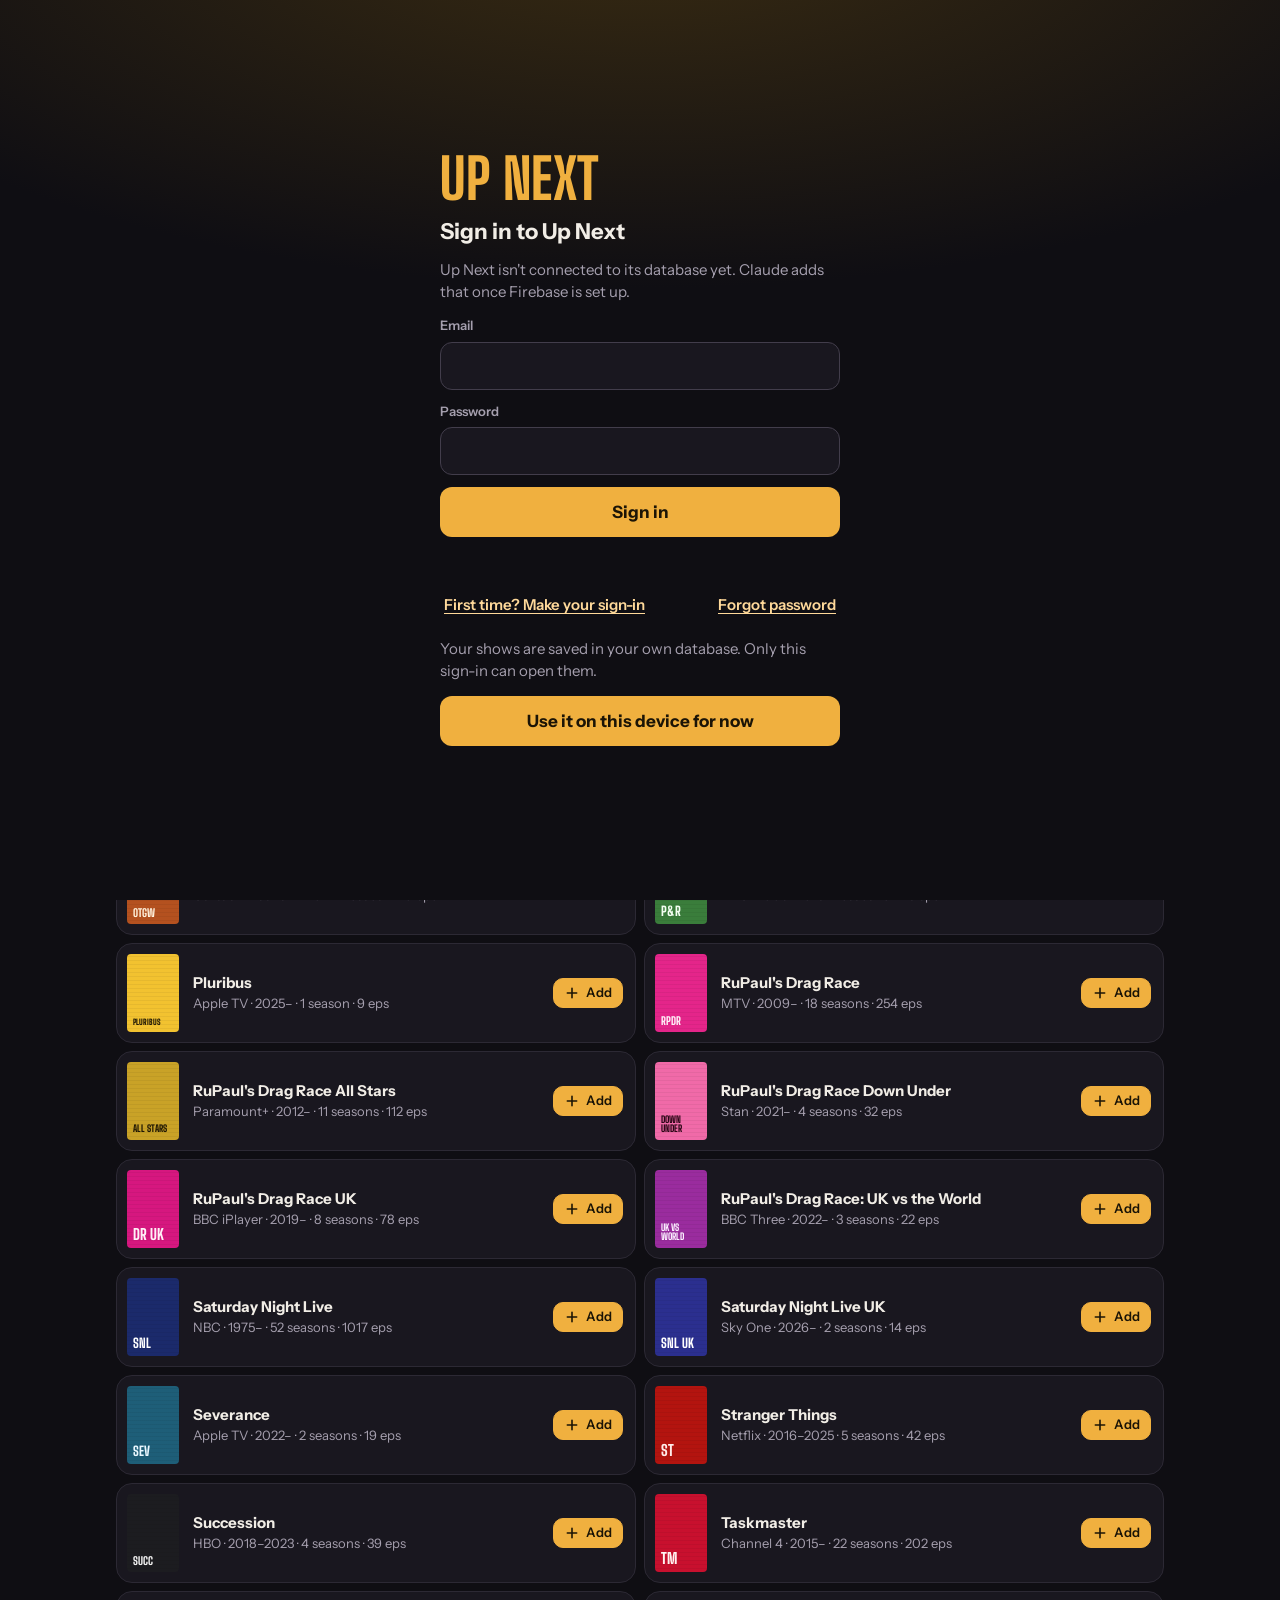
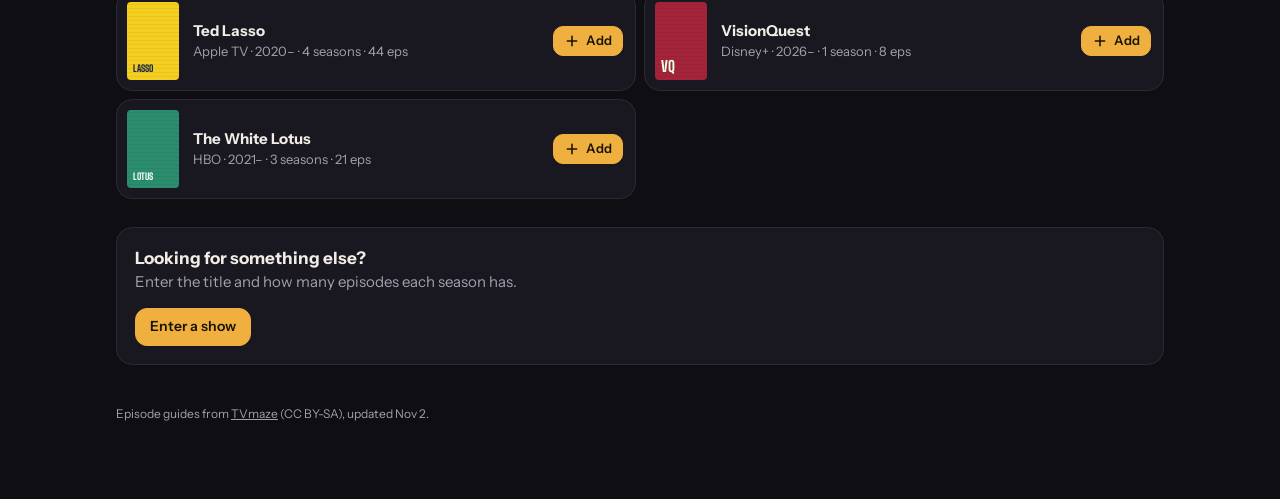
==== index.html @ 6941da1d "Up Next as a standalone web app: Firebase sign-in and database, Claude through a Cloudflare Worker, " ====
<!doctype html><html lang="en" data-app="upnext"><head><meta charset="utf-8">
<meta name="viewport" content="width=device-width,initial-scale=1,viewport-fit=cover">
<title>Up Next</title>
<meta name="description" content="Joey's TV tracker.">
<link rel="manifest" href="manifest.webmanifest">
<link rel="icon" type="image/png" sizes="192x192" href="icons/icon-192.png">
<link rel="apple-touch-icon" sizes="180x180" href="icons/apple-touch-icon.png">
<meta name="theme-color" content="#0f0e13">
<meta name="apple-mobile-web-app-capable" content="yes">
<meta name="mobile-web-app-capable" content="yes">
<meta name="apple-mobile-web-app-status-bar-style" content="black-translucent">
<meta name="apple-mobile-web-app-title" content="Up Next">
<style>:root{box-sizing:border-box;padding-top:env(safe-area-inset-top,0px);padding-bottom:env(safe-area-inset-bottom,0px)}html{scroll-padding-top:env(safe-area-inset-top,0px)}body{margin:0;padding:0;background:#0f0e13}img{max-width:100%}[hidden]:not([hidden=until-found i]){display:none!important}</style>
<script>
/* Up Next asks for its connections through window.__wc.use(name), as it did inside claude.ai. runtime.js (Firebase,
   the Claude Worker) answers once it loads; if it can't load at all, Up Next carries on saved in this browser. */
(function () {
  var done, p = new Promise(function (r) { done = r; });
  window.__hbRuntime = { attach: function (rt) { done(rt); } };
  setTimeout(function () { done({ use: function () { return Promise.resolve(null); } }); }, 15000);
  window.__wc = { use: function (n) { return p.then(function (rt) { return rt.use(n); }); } };
})();
</script>
<script type="module" src="runtime.js"></script>
<script src="gb.js"></script>
</head><body>
<link rel="preconnect" href="https://fonts.googleapis.com">
<link rel="preconnect" href="https://fonts.gstatic.com" crossorigin>
<link rel="stylesheet" href="https://fonts.googleapis.com/css2?family=Big+Shoulders+Display:wght@600;700;800&family=Instrument+Sans:wght@400;500;600;700&display=swap">
<link rel="stylesheet" href="gb.css">
<style>
/* Layout: a listings-guide app in a dark screening room: a lit "tonight" header (the projector beam), a sticky channel bar
   of tabs, then one working view at a time; show and episode detail open in a sheet. Posters are the viewer's own photos
   or flat tiles in each show's signature color. Up Next commits to one dark look in every theme. */
:root[data-app="upnext"], :root[data-app="upnext"][data-theme="light"], :root[data-app="upnext"][data-theme="dark"] {
  --bg: #0f0e13; --surface: #19171f; --sunk: #131118; --ink: #f1ede6; --muted: #a59fae; --line: #2c2934; --line-strong: #423d4b;
  --falu: #f0b03f; --falu-soft: #3a2c12; --honey: #f0b03f; --honey-soft: #3a2c12; --honey-ink: #ffd99a;
  --moss: #82cf93; --moss-soft: #1b3122; --fjord: #9fc0ea; --fjord-soft: #1a2633; --berry: #ff8f82; --berry-soft: #3d1d1a;
  --accent: #f0b03f; --accent-soft: #33280f; --on-accent: #1b1406;
  --beam: #f0b03f;
  --display: "Big Shoulders Display", "Arial Narrow", "Roboto Condensed", Impact, sans-serif;
  --body: "Instrument Sans", ui-sans-serif, system-ui, -apple-system, "Segoe UI", sans-serif;
  --shadow: 0 18px 40px -22px #000;
  color-scheme: dark;
}
@media (prefers-color-scheme: dark) { :root[data-app="upnext"]:not([data-theme="light"]) { color-scheme: dark; } }
:root {
  /* page names mapped onto the tokens above */
  --accent-ink: var(--on-accent);
  --good: var(--moss); --good-soft: var(--moss-soft);
  --star: var(--honey); --danger: var(--berry);
  --scrim: rgba(4, 3, 8, .66);
  --f-display: var(--display); --f-body: var(--body); --f-mono: var(--body);

  /* test-card poster colors: poster art, identical in both themes */
  --tc-0: #E8C22E; --tc-0-fg: #1A1606;
  --tc-1: #29A9BD; --tc-1-fg: #03171B;
  --tc-2: #3A9A57; --tc-2-fg: #F2FFF6;
  --tc-3: #B8408F; --tc-3-fg: #FFF2FA;
  --tc-4: #CF4436; --tc-4-fg: #FFF4F2;
  --tc-5: #3150BF; --tc-5-fg: #F1F4FF;
  --tc-6: #C9CED6; --tc-6-fg: #14181F;
  --photo-fg: #FFFFFF;
}

* { box-sizing: border-box; }
body::before {
  content: ""; position: fixed; inset: 0 0 auto; height: env(safe-area-inset-top, 0px);
  z-index: 10; background: var(--surface);
}
button, input, select, textarea { font: inherit; color: inherit; }
button { cursor: pointer; }
button[disabled] { cursor: default; }
:focus-visible { outline: 3px solid var(--honey); outline-offset: 2px; }
h1, h2, h3 { margin: 0; text-wrap: balance; }
.mono { font-family: var(--f-mono); font-variant-numeric: tabular-nums; }
/* codes, counts and dates: Figtree with even figures (gb.css has no mono face) */
.tab .badge, .poster-net, .next-code, .up-item .e b, .up-item .net, .chip .n, .rw-badge, .section-label .count, .tbar .v, .hist-row .d, .season-count, .ep-code, .ep-date, .ep-hero .code, .next-up .what b { font-variant-numeric: tabular-nums; letter-spacing: .01em; }

/* header */
.bar {
  position: sticky; top: env(safe-area-inset-top, 0px); z-index: 5;
  background: var(--surface); border-bottom: 1px solid var(--line);
}
.bar-in, .main {
  max-width: 1080px; margin: 0 auto;
  padding-left: max(16px, env(safe-area-inset-left, 0px));
  padding-right: max(16px, env(safe-area-inset-right, 0px));
}
.bar-in { display: flex; align-items: center; gap: 12px 24px; flex-wrap: wrap; padding-block: 12px; }
.brand { display: flex; align-items: center; gap: 10px; }
.brand-mark { display: flex; gap: 3px; align-items: center; }
.brand-mark i { display: block; width: 7px; height: 7px; border-radius: 50%; background: var(--honey); box-shadow: 0 0 6px var(--honey); }
.brand-name { font-family: var(--display); font-weight: 400; font-size: 23px; line-height: 1.1; color: var(--falu); }
.tabs { display: flex; gap: 2px; margin-left: auto; overflow-x: auto; scrollbar-width: none; }
.tab {
  border: 0; background: transparent; padding: 8px 13px; border-radius: 999px;
  font-weight: 600; color: var(--muted); white-space: nowrap; position: relative;
}
.tab:hover { color: var(--ink); background: var(--sunk); }
.tab[aria-current="page"] { background: var(--falu); color: var(--on-accent); }
.tab .badge { font-family: var(--f-mono); font-size: 11px; margin-left: 4px; opacity: .75; }
@media (max-width: 640px) {
  .tabs { margin-left: 0; width: 100%; }
  .tab { flex: 1; padding: 8px 4px; font-size: 13px; }
  .tab .badge { display: none; }
}

.main { padding-block: 28px 64px; display: grid; gap: 28px; }
.view-head { display: flex; align-items: end; justify-content: space-between; gap: 12px; flex-wrap: wrap; }
.view-title { font-family: var(--display); font-weight: 400; font-size: clamp(28px, 5vw, 36px); line-height: 1.08; }
.view-sub { color: var(--muted); margin: 6px 0 0; }
.section-label {
  font-size: 12px; font-weight: 700; letter-spacing: .09em; text-transform: uppercase; color: var(--muted);
  display: flex; align-items: center; gap: 10px;
}
.section-label .count { font-family: var(--f-mono); letter-spacing: 0; }
.stack { display: grid; gap: 12px; }

/* posters */
.poster {
  position: relative; display: flex; flex-direction: column; justify-content: flex-end;
  background: var(--pbg); color: var(--pfg); border-radius: var(--r-sm); overflow: hidden;
  aspect-ratio: 2 / 3; max-width: 100%; padding: 10px; isolation: isolate; flex: none; border-radius: 8px;
}
.poster::before {
  content: ""; position: absolute; inset: 0 0 auto; height: 7px; z-index: 1;
  background: linear-gradient(90deg, var(--tc-0) 0 16.6%, var(--tc-1) 0 33.3%, var(--tc-2) 0 50%, var(--tc-3) 0 66.6%, var(--tc-4) 0 83.3%, var(--tc-5) 0);
  opacity: .9;
}
.poster::after {
  content: ""; position: absolute; inset: 0; z-index: -1;
  background: repeating-linear-gradient(0deg, transparent 0 3px, rgba(0,0,0,.05) 3px 4px);
}
.poster img { position: absolute; inset: 0; width: 100%; height: 100%; object-fit: cover; z-index: -2; }
.poster.has-photo { color: var(--photo-fg); background: #222; }
.poster.has-photo::before, .poster.branded::before { display: none; }
.poster.has-photo::after { background: linear-gradient(180deg, transparent 45%, rgba(0,0,0,.72)); }
.poster-net { font-family: var(--f-mono); font-size: 10px; text-transform: uppercase; letter-spacing: .04em; opacity: .85; margin-bottom: 4px; }
.poster-title { font-family: var(--display); font-weight: 400; line-height: 1.04; font-size: 18px; overflow-wrap: break-word; }
.poster-mono { font-family: var(--display); font-weight: 400; text-transform: uppercase; line-height: 1; }
.poster-xs { width: 52px; padding: 6px; border-radius: 4px; }
.poster-xs .poster-net, .poster-xs .poster-title { display: none; }
.poster-xs::before { height: 4px; }
.poster-xs.has-photo .poster-mono { display: none; }
.poster-lg { width: 120px; }
.poster-lg .poster-title { font-size: 17px; }
.poster-md .poster-mono, .poster-lg .poster-mono { display: none; }
.up-item .poster-xs, .hist-row .poster-xs { width: 40px; padding: 5px; }

/* up next cards */
.next-grid { display: grid; grid-template-columns: repeat(auto-fill, minmax(min(100%, 340px), 1fr)); gap: 12px; }
.next-card {
  display: grid; grid-template-columns: minmax(0, 1fr) auto; gap: 14px; align-items: center;
  background: var(--surface); border: 1px solid var(--line); border-radius: var(--r-md); padding: 12px;
}
.next-open {
  all: unset; cursor: pointer; display: grid; grid-template-columns: 52px minmax(0, 1fr); gap: 14px;
  align-items: center; min-width: 0; text-align: left;
}
.next-open:focus-visible { outline: 2px solid var(--accent); outline-offset: 4px; border-radius: 6px; }
.next-body { min-width: 0; display: grid; gap: 1px; }
.next-title { font-weight: 700; white-space: nowrap; overflow: hidden; text-overflow: ellipsis; }
.next-code { font-family: var(--f-mono); font-size: 13px; font-weight: 600; color: var(--accent); white-space: nowrap; overflow: hidden; text-overflow: ellipsis; }
.next-code span { font-family: var(--f-body); font-weight: 500; color: var(--ink); }
.next-meta { font-size: 13px; color: var(--muted); }
.meter { height: 4px; border-radius: 99px; background: var(--sunk); overflow: hidden; margin-top: 6px; }
.meter i { display: block; height: 100%; background: var(--accent); border-radius: inherit; }
.meter.done i { background: var(--good); }
.check-btn {
  width: 44px; height: 44px; border-radius: 50%; border: 2px solid var(--line); background: var(--surface);
  display: grid; place-items: center; color: var(--muted); transition: border-color .15s, color .15s, background .15s; flex: none;
}
.check-btn:hover:not([disabled]) { border-color: var(--good); color: var(--good); background: var(--good-soft); }
.check-btn[aria-pressed="true"] { background: var(--good); border-color: var(--good); color: var(--bg); }
.check-btn.rw[aria-pressed="true"] { background: var(--accent); border-color: var(--accent); color: var(--accent-ink); }
.check-btn.rw:hover:not([disabled]) { border-color: var(--accent); color: var(--accent); background: var(--accent-soft); }
.check-btn[disabled] { opacity: .45; }
.check-btn svg { width: 20px; height: 20px; }
.check-btn.sm { width: 32px; height: 32px; border-width: 1.5px; }
.check-btn.sm svg { width: 16px; height: 16px; }

.quiet-list { display: grid; grid-template-columns: repeat(auto-fill, minmax(min(100%, 260px), 1fr)); gap: 8px; }
.quiet-item {
  display: flex; align-items: center; gap: 12px; text-align: left; width: 100%;
  background: transparent; border: 1px solid var(--line); border-radius: var(--r-md); padding: 8px 12px 8px 8px;
}
.quiet-item:hover { background: var(--surface); }
.quiet-item .t { font-weight: 600; min-width: 0; overflow: hidden; text-overflow: ellipsis; white-space: nowrap; }
.quiet-item .s { font-size: 13px; color: var(--muted); }
.quiet-item > div { min-width: 0; display: grid; }

/* upcoming */
.day { display: grid; grid-template-columns: minmax(128px, max-content) minmax(0, 1fr); gap: 16px; padding-block: 16px; border-top: 1px solid var(--line); }
.day:first-child { border-top: 0; padding-top: 0; }
.day-label { display: grid; align-content: start; }
.day-label b { font-family: var(--display); font-weight: 400; font-size: 24px; line-height: 1.1; }
.day-label span { font-size: 13px; color: var(--muted); display: block; white-space: nowrap; }
.day.is-today .day-label b { color: var(--accent); }
.day-items { display: grid; gap: 8px; min-width: 0; }
.up-item {
  display: grid; grid-template-columns: 40px minmax(0, 1fr) auto; gap: 12px; align-items: center; text-align: left;
  background: var(--surface); border: 1px solid var(--line); border-radius: var(--r-md); padding: 8px 12px 8px 8px; width: 100%;
}
.up-item:hover { border-color: var(--muted); }
.up-item > div { min-width: 0; display: grid; }
.up-item .t { font-weight: 700; white-space: nowrap; overflow: hidden; text-overflow: ellipsis; }
.up-item .e { font-size: 13px; color: var(--muted); white-space: nowrap; overflow: hidden; text-overflow: ellipsis; }
.up-item .e b { font-family: var(--f-mono); font-weight: 600; color: var(--accent); margin-right: 6px; }
.up-item .net { font-family: var(--f-mono); font-size: 11px; color: var(--muted); text-transform: uppercase; }
@media (max-width: 480px) { .day { grid-template-columns: 1fr; gap: 8px; } .day-label { display: flex; gap: 10px; align-items: baseline; } .day-label b { font-size: 21px; } }

/* empty states */
.empty {
  border: 1.5px dashed var(--line); border-radius: var(--r-md); padding: 28px 20px;
  display: grid; gap: 10px; justify-items: start; background: var(--surface);
}
.empty h3 { font-size: 18px; }
.empty p { margin: 0; color: var(--muted); max-width: 56ch; }

/* buttons */
.btn {
  display: inline-flex; align-items: center; justify-content: center; gap: 6px; border-radius: var(--r-sm); padding: 8px 14px; min-height: 38px;
  font-weight: 600; font-size: 14px; line-height: 1.2; border: 1px solid var(--line); background: var(--surface); white-space: nowrap; max-width: 100%;
}
.btn:hover:not([disabled]) { border-color: var(--line-strong); }
.btn-primary { background: var(--accent); color: var(--accent-ink); border-color: var(--accent); }
.btn-primary:hover:not([disabled]) { filter: brightness(1.08); border-color: var(--accent); }
.btn-good { background: var(--good); color: var(--bg); border-color: var(--good); }
.btn-good:hover:not([disabled]) { filter: brightness(1.06); border-color: var(--good); }
.btn-ghost { background: transparent; border-color: transparent; color: var(--fjord); }
.btn-ghost:hover:not([disabled]) { color: var(--ink); background: var(--sunk); border-color: transparent; }
.btn-danger { color: var(--danger); }
.btn-sm { padding: 5px 10px; font-size: 13px; min-height: 30px; border-radius: 10px; }
.btn[disabled] { opacity: .55; }
.btn svg { width: 16px; height: 16px; flex: none; }
.btn .ell { overflow: hidden; text-overflow: ellipsis; }

/* filter chips */
.chips { display: flex; flex-wrap: wrap; gap: 6px; }
.chip {
  border: 1px solid var(--line); background: var(--surface); border-radius: 999px; padding: 5px 11px;
  font-size: 13px; font-weight: 600; color: var(--muted);
}
.chip .n { font-family: var(--f-mono); font-size: 12px; margin-left: 4px; opacity: .8; }
.chip[aria-pressed="true"] { background: var(--accent-soft); color: var(--ink); border-color: var(--accent); }

/* poster grid */
.poster-grid { display: grid; grid-template-columns: repeat(auto-fill, minmax(140px, 1fr)); gap: 20px 14px; }
@media (max-width: 420px) { .poster-grid { grid-template-columns: repeat(2, minmax(0, 1fr)); } }
.tile { all: unset; cursor: pointer; display: grid; gap: 8px; min-width: 0; align-content: start; }
.tile:focus-visible { outline: 2px solid var(--accent); outline-offset: 4px; border-radius: var(--r-sm); }
.tile:hover .poster { transform: translateY(-2px); }
.tile .poster { transition: transform .18s ease; }
.tile-cap { display: grid; gap: 2px; min-width: 0; }
.tile-title { font-weight: 600; font-size: 14px; white-space: nowrap; overflow: hidden; text-overflow: ellipsis; }
.tile-sub { font-size: 12px; color: var(--muted); }
.tile-fav { position: absolute; top: 12px; right: 8px; font-size: 14px; color: var(--star); text-shadow: 0 1px 2px rgba(0,0,0,.4); }

.pill {
  display: inline-flex; align-items: center; gap: 5px; font-size: 11px; font-weight: 700;
  letter-spacing: .06em; text-transform: uppercase; padding: 2px 8px; border-radius: 99px;
  background: var(--sunk); color: var(--muted); width: fit-content;
}
.pill.watching, .pill.rewatching { background: var(--accent-soft); color: var(--accent); }
.pill.finished, .pill.caughtup { background: var(--good-soft); color: var(--good); }
.tag { font-family: var(--f-body); font-size: 10px; font-weight: 700; letter-spacing: .06em; text-transform: uppercase; border-radius: 99px; padding: 1px 7px; margin-right: 6px; vertical-align: 1px; background: var(--sunk); color: var(--muted); white-space: nowrap; }
.tag.rw { background: var(--accent-soft); color: var(--accent); }
.rw-badge { font-family: var(--f-mono); font-size: 11px; font-weight: 600; color: var(--accent); margin-left: 4px; white-space: nowrap; }

/* discover */
.search {
  display: flex; align-items: center; gap: 10px; background: var(--surface); border: 1px solid var(--line);
  border-radius: 999px; padding: 4px 6px 4px 16px; max-width: 560px;
}
.search:focus-within { border-color: var(--accent); }
.search svg { width: 18px; height: 18px; color: var(--muted); flex: none; }
.search input { flex: 1; min-width: 0; border: 0; background: transparent; padding: 8px 0; outline: none; font-size: 16px; }
.result-list { display: grid; grid-template-columns: repeat(auto-fill, minmax(min(100%, 420px), 1fr)); gap: 8px; }
.result {
  display: grid; grid-template-columns: 52px minmax(0, 1fr) auto; gap: 14px; align-items: center;
  background: var(--surface); border: 1px solid var(--line); border-radius: var(--r-md); padding: 10px 12px 10px 10px;
}
.result .t { font-weight: 700; white-space: nowrap; overflow: hidden; text-overflow: ellipsis; }
.result .m { font-size: 13px; color: var(--muted); }
.result > div { min-width: 0; }
.panel { background: var(--surface); border: 1px solid var(--line); border-radius: var(--r-md); padding: 18px; display: grid; gap: 14px; }
.panel h3 { font-size: 17px; }
.panel p { margin: 0; color: var(--muted); }
.note { font-size: 13px; color: var(--muted); margin: 0; }
.note a { color: inherit; }
.spinner { width: 16px; height: 16px; border-radius: 50%; border: 2px solid var(--line); border-top-color: var(--accent); animation: spin .8s linear infinite; flex: none; }
@keyframes spin { to { transform: rotate(360deg); } }

/* forms */
.form-grid { display: grid; grid-template-columns: repeat(auto-fill, minmax(min(100%, 200px), 1fr)); gap: 12px; }
.field { display: grid; gap: 4px; min-width: 0; }
.field.wide { grid-column: 1 / -1; }
.field label, .label { font-size: 12px; font-weight: 700; letter-spacing: .06em; text-transform: uppercase; color: var(--muted); }
.field input, .field select, textarea, select.inline {
  width: 100%; border: 1px solid var(--line); border-radius: var(--r-sm); background: var(--bg); padding: 9px 11px;
}
select.inline { width: auto; padding: 6px 10px; font-size: 14px; }
.field input:focus, .field select:focus, textarea:focus, select.inline:focus { border-color: var(--accent); outline: none; }
.field .hint { font-size: 12px; color: var(--muted); }
textarea { resize: vertical; min-height: 84px; line-height: 1.5; }
.row { display: flex; gap: 8px; flex-wrap: wrap; align-items: center; }

/* stats */
.stat-grid { display: grid; grid-template-columns: repeat(auto-fit, minmax(min(100%, 200px), 1fr)); gap: 12px; }
.stat { background: var(--surface); border: 1px solid var(--line); border-radius: var(--r-md); padding: 16px 18px; display: grid; gap: 2px; }
.stat-num { font-family: var(--display); font-weight: 400; font-size: 38px; line-height: 1; font-variant-numeric: tabular-nums; }
.stat-num small { font-size: 22px; font-weight: 700; margin: 0 6px 0 2px; color: var(--muted); }
.stat-label { font-size: 13px; color: var(--muted); font-weight: 600; }
.time-bars { display: grid; gap: 10px; }
.tbar { display: grid; grid-template-columns: minmax(0, 180px) minmax(0, 1fr) 72px; gap: 12px; align-items: center; }
.tbar .n { font-weight: 600; font-size: 14px; white-space: nowrap; overflow: hidden; text-overflow: ellipsis; }
.tbar .track { height: 12px; background: var(--sunk); border-radius: 3px; overflow: hidden; }
.tbar .track i { display: block; height: 100%; background: var(--pbg); border-radius: 3px; }
.tbar .v { font-family: var(--f-mono); font-size: 12px; color: var(--muted); text-align: right; }
@media (max-width: 480px) { .tbar { grid-template-columns: minmax(0, 110px) minmax(0, 1fr) 60px; } }
.history { display: grid; gap: 0; }
.hist-row { display: grid; grid-template-columns: 40px minmax(0, 1fr) auto; gap: 12px; align-items: center; padding: 8px 0; border-top: 1px solid var(--line); text-align: left; background: none; border-left: 0; border-right: 0; border-bottom: 0; width: 100%; }
.hist-row:first-child { border-top: 0; }
.hist-row > div { min-width: 0; display: grid; }
.hist-row .t { font-weight: 600; font-size: 14px; white-space: nowrap; overflow: hidden; text-overflow: ellipsis; }
.hist-row .e { font-size: 13px; color: var(--muted); white-space: nowrap; overflow: hidden; text-overflow: ellipsis; }
.hist-row .d { font-family: var(--f-mono); font-size: 12px; color: var(--muted); }
.storage-line { font-size: 13px; color: var(--muted); display: flex; align-items: center; gap: 8px; }
.dot { width: 8px; height: 8px; border-radius: 50%; background: var(--muted); flex: none; }
.dot.on { background: var(--good); }

/* sheet */
.sheet-wrap { position: fixed; inset: 0; z-index: 20; background: var(--scrim); display: flex; justify-content: center; align-items: flex-end; }
@media (min-width: 720px) { .sheet-wrap { align-items: center; padding: 24px; } }
.sheet {
  background: var(--surface); width: 100%; max-width: 760px; max-height: calc(100% - 24px - env(safe-area-inset-top, 0px));
  border-radius: 22px 22px 0 0; display: flex; flex-direction: column; overflow: hidden; box-shadow: var(--shadow);
}
@media (min-width: 720px) { .sheet { border-radius: 22px; max-height: 100%; } }
.sheet-scroll { overflow-y: auto; overscroll-behavior: contain; padding: 20px max(18px, env(safe-area-inset-left, 0px)) calc(24px + env(safe-area-inset-bottom, 0px)) max(18px, env(safe-area-inset-right, 0px)); display: grid; gap: 22px; }
.sheet-head { display: flex; gap: 18px; align-items: flex-start; }
.sheet-head > .head-text { min-width: 0; display: grid; gap: 8px; flex: 1; padding-right: 40px; }
.sheet-title { font-family: var(--display); font-weight: 400; font-size: clamp(26px, 5vw, 34px); line-height: 1.08; overflow-wrap: anywhere; }
.sheet-meta { color: var(--muted); font-size: 14px; }
.close-btn { position: absolute; top: 0; right: 0; width: 36px; height: 36px; border-radius: 50%; border: 0; background: var(--sunk); display: grid; place-items: center; z-index: 2; }
.close-btn svg { width: 18px; height: 18px; }
.sheet-top { position: relative; }
.progress-line { display: flex; justify-content: space-between; gap: 12px; font-size: 13px; color: var(--muted); flex-wrap: wrap; }
.progress-line b { color: var(--ink); font-weight: 700; }
@media (max-width: 480px) { .poster-lg { width: 88px; } .poster-lg .poster-title { font-size: 13.5px; } }

.season { border: 1px solid var(--line); border-radius: var(--r-md); background: var(--surface); overflow: hidden; }
.season.skipped { background: transparent; border-style: dashed; }
.season.skipped .season-name { color: var(--muted); }
.season-head { display: flex; align-items: center; gap: 12px; padding: 12px 14px; flex-wrap: wrap; }
.season-toggle { all: unset; cursor: pointer; display: flex; align-items: center; gap: 12px; flex: 1; min-width: 200px; }
.season-toggle:focus-visible { outline: 2px solid var(--accent); outline-offset: 4px; border-radius: 4px; }
.season-name { font-family: var(--display); font-weight: 400; font-size: 19px; line-height: 1.15; white-space: nowrap; }
.season-count { font-family: var(--f-mono); font-size: 12px; color: var(--muted); white-space: nowrap; }
.chev { width: 16px; height: 16px; color: var(--muted); transition: transform .15s; flex: none; }
.season[data-open="true"] .chev { transform: rotate(90deg); }
.season-bar { flex: 1; min-width: 40px; max-width: 120px; height: 4px; background: var(--sunk); border-radius: 99px; overflow: hidden; }
.season-bar i { display: block; height: 100%; background: var(--good); }
.season-actions { display: flex; gap: 6px; flex-wrap: wrap; padding: 0 14px 12px; }
.ep-list { border-top: 1px solid var(--line); }
.ep-row { display: grid; grid-template-columns: auto minmax(0, 1fr); align-items: center; gap: 12px; padding: 6px 14px; border-top: 1px solid var(--line); }
.ep-row:first-child { border-top: 0; }
.ep-row.is-next { background: var(--accent-soft); }
.ep-open { all: unset; cursor: pointer; display: grid; grid-template-columns: 58px minmax(0, 1fr) auto; gap: 10px; align-items: center; min-width: 0; padding-block: 4px; }
.ep-open:focus-visible { outline: 2px solid var(--accent); outline-offset: 2px; border-radius: 4px; }
.ep-code { font-family: var(--f-mono); font-size: 12px; font-weight: 600; color: var(--muted); }
.ep-title { white-space: nowrap; overflow: hidden; text-overflow: ellipsis; font-weight: 500; }
.ep-row.unaired .ep-title, .ep-row.skipped .ep-title { color: var(--muted); }
.ep-date { font-family: var(--f-mono); font-size: 11px; color: var(--muted); white-space: nowrap; }
.ep-row.unaired .ep-date { color: var(--accent); font-weight: 600; }
.ep-stars { color: var(--star); font-size: 11px; letter-spacing: 1px; }
@media (max-width: 480px) { .ep-open { grid-template-columns: 50px minmax(0, 1fr); } .ep-date { display: none; } }

/* episode view */
.ep-view { display: grid; gap: 20px; }
.back-btn { all: unset; cursor: pointer; display: inline-flex; align-items: center; gap: 6px; font-weight: 600; color: var(--muted); font-size: 14px; width: fit-content; }
.back-btn:hover { color: var(--ink); }
.back-btn svg { width: 16px; height: 16px; }
.ep-hero { display: grid; gap: 6px; padding-right: 40px; }
.ep-hero .code { font-family: var(--f-mono); font-weight: 600; color: var(--accent); font-size: 14px; }
.ep-hero h2 { font-family: var(--display); font-weight: 400; font-size: clamp(26px, 5vw, 36px); line-height: 1.08; overflow-wrap: anywhere; }
.ep-hero .meta { color: var(--muted); font-size: 14px; }
.watch-box { display: flex; align-items: center; gap: 14px; flex-wrap: wrap; padding: 14px; border-radius: var(--r-md); background: var(--surface); border: 1px solid var(--line); }
.watch-box .info { flex: 1; min-width: 180px; display: grid; }
.watch-box .info b { font-size: 15px; }
.watch-box .info span { font-size: 13px; color: var(--muted); }
.watch-box input[type="date"] { border: 1px solid var(--line); border-radius: var(--r-sm); background: var(--bg); padding: 6px 8px; font-size: 13px; }
.watch-line { display: flex; align-items: center; gap: 10px; flex-wrap: wrap; width: 100%; padding-top: 12px; border-top: 1px solid var(--line); font-size: 13px; color: var(--muted); }
.watch-line b { color: var(--ink); font-weight: 600; }
.next-up { display: flex; align-items: center; gap: 12px; flex-wrap: wrap; padding: 12px 14px; border-radius: var(--r-md); background: var(--accent-soft); color: var(--accent); border: 0; width: 100%; text-align: left; cursor: pointer; }
.next-up:hover { filter: brightness(.97); }
.next-up svg { width: 18px; height: 18px; flex: none; }
.next-up .lbl { font-size: 11px; font-weight: 700; letter-spacing: .08em; text-transform: uppercase; }
.next-up .what { flex: 1; min-width: 160px; display: grid; }
.next-up .what b { font-family: var(--f-mono); font-size: 13px; }
.next-up .what span { color: var(--ink); font-weight: 600; white-space: nowrap; overflow: hidden; text-overflow: ellipsis; }
.stars { display: flex; gap: 2px; }
.star { border: 0; background: none; padding: 4px; font-size: 26px; line-height: 1; color: var(--line); }
.star[aria-pressed="true"] { color: var(--star); }
.star:hover { color: var(--star); }
.summary { margin: 0; line-height: 1.6; max-width: 62ch; }
.from { font-size: 12px; color: var(--muted); }
.from a { color: inherit; }
.ep-nav { display: flex; justify-content: space-between; gap: 8px; flex-wrap: wrap; }

.fill-bar {
  position: sticky; bottom: 0; display: flex; gap: 10px; align-items: center; flex-wrap: wrap;
  background: var(--ink); color: var(--bg); padding: 12px 14px; border-radius: var(--r-md); box-shadow: var(--shadow);
}
.fill-bar span { flex: 1; min-width: 180px; font-weight: 600; font-size: 14px; }
.fill-bar .btn { border-color: transparent; }
.fill-bar .btn-ghost { color: var(--bg); opacity: .8; }
.fill-bar .btn-ghost:hover:not([disabled]) { background: transparent; opacity: 1; color: var(--bg); }

.rewatch-bar { display: flex; align-items: center; gap: 12px; flex-wrap: wrap; padding: 12px 14px; border-radius: var(--r-md); background: var(--accent-soft); color: var(--accent); }
.rewatch-bar span { flex: 1; min-width: 180px; font-weight: 600; font-size: 14px; }
.confirm { display: flex; gap: 10px; align-items: center; flex-wrap: wrap; padding: 12px 14px; border-radius: var(--r-md); background: var(--surface); border: 1px solid var(--line); }
.confirm span { flex: 1; min-width: 180px; font-size: 14px; }
.confirm label { font-size: 14px; display: flex; align-items: center; gap: 8px; }

/* toast */
.toast {
  position: fixed; left: 50%; transform: translateX(-50%); z-index: 30;
  bottom: calc(18px + env(safe-area-inset-bottom, 0px));
  background: var(--ink); color: var(--bg); border-radius: 12px; padding: 9px 10px 9px 16px;
  display: flex; align-items: center; gap: 12px; box-shadow: var(--shadow); font-weight: 600; font-size: 14px;
  max-width: calc(100% - 32px);
}
.toast button { border: 0; background: var(--bg); color: var(--ink); border-radius: 8px; padding: 5px 10px; font-weight: 700; }
.toast.solo { padding-right: 16px; }

.credit { font-size: 12px; color: var(--muted); }
.credit a { color: inherit; }

@media (prefers-reduced-motion: reduce) {
  *, *::before, *::after { transition: none !important; animation: none !important; }
}

/* TV mode: on a Fire TV the remote drives the page. Arrows move a bright focus ring, Select presses, Back closes. */
/* sign-in screen (standalone Up Next) */
html.hb-gated body { overflow: hidden; }
#hb-gate { position: fixed; inset: 0; z-index: 100; background: radial-gradient(120% 70% at 50% -10%, #3a2c12 0%, #0f0e13 60%); color: var(--ink); display: grid; place-items: center; padding: max(24px, env(safe-area-inset-top, 0px)) 20px max(24px, env(safe-area-inset-bottom, 0px)); overflow: auto; }
#hb-gate .card { width: min(400px, 100%); display: flex; flex-direction: column; gap: 14px; }
#hb-gate .logo { font: 800 56px/0.9 var(--display); text-transform: uppercase; letter-spacing: .01em; color: var(--honey); margin: 0; }
#hb-gate h1 { font: 700 22px/1.2 var(--body); margin: 0; }
#hb-gate p { margin: 0; color: var(--muted); font-size: 15px; line-height: 1.45; }
#hb-gate label { display: flex; flex-direction: column; gap: 6px; font-size: 13px; font-weight: 600; color: var(--muted); }
#hb-gate input { min-height: 48px; border-radius: 12px; border: 1px solid var(--line-strong); background: var(--surface); color: var(--ink); font: 500 17px var(--body); padding: 0 14px; }
#hb-gate input:focus-visible { outline: 2px solid var(--honey); outline-offset: 1px; }
#hb-gate .go { min-height: 50px; border: 0; border-radius: 12px; background: var(--honey); color: var(--on-accent); font: 700 17px var(--body); cursor: pointer; }
#hb-gate .go[disabled] { opacity: .6; }
#hb-gate .link { min-height: 44px; border: 0; background: none; color: var(--honey-ink); font: 600 15px var(--body); text-decoration: underline; text-underline-offset: 3px; cursor: pointer; padding: 0 4px; }
#hb-gate .links { display: flex; flex-wrap: wrap; justify-content: space-between; gap: 4px; }
#hb-gate #hb-msg { min-height: 1.4em; color: var(--honey-ink); }
#hb-gate [data-state="form"] .local-only, #hb-gate [data-state="local"] .form-only { display: none; }
.acct { display: flex; flex-direction: column; gap: 10px; }
.acct code { font-size: 12.5px; word-break: break-all; color: var(--muted); }
html.tv { --tv-focus: #FFD23F; }
html.tv body { font-size: 16px; }
html.tv .bar-in, html.tv .main { padding-left: max(40px, env(safe-area-inset-left, 0px)); padding-right: max(40px, env(safe-area-inset-right, 0px)); }
html.tv .main { padding-block: 22px 56px; }
html.tv .main :is(button, input, select, textarea) { scroll-margin-top: 84px; scroll-margin-bottom: 28px; }
html.tv .sheet :is(button, input, select, textarea) { scroll-margin-top: 16px; scroll-margin-bottom: 24px; }
html.tv :focus { outline: 3px solid var(--tv-focus) !important; outline-offset: 3px !important; }
html.tv .tabs { overflow: visible; }
html.tv .tab:focus { outline-offset: 1px !important; }
html.tv .tile:focus { outline-offset: 6px !important; border-radius: var(--r-sm); }
html.tv .tile:focus .poster { transform: scale(1.05); }
html.tv .next-card:focus-within, html.tv .result:focus-within, html.tv .season:focus-within { border-color: var(--tv-focus); }
html.tv .check-btn:focus { border-color: var(--tv-focus); }
html.tv .sheet-wrap { top: 0; right: 0; bottom: 0; left: 0; padding: 20px; }
html.tv .sheet { max-width: 820px; }
html.tv .toast { font-size: 16px; }
/* photos and backups need files, which a TV doesn't have */
html.tv :is([data-action="photo"], [data-action="photo-remove"], [data-action="backup"], [data-action="restore"]) { display: none !important; }
/* the screen: tonight's lineup under a projector beam (no building, no town). Big Shoulders only for the title, the
   view titles, stat numbers and poster type; everything else is the body face. */
.view-title, .sheet-title, .ep-hero h2, .stat-num, .poster-title, .poster-mono { font-weight: 800; letter-spacing: .005em; }
.view-title { text-transform: uppercase; }
.day-label b, .season-name { font-family: var(--body); font-weight: 700; }
.day-label b { font-size: 19px; }
.season-name { font-size: 16px; }
.brand-name { font-weight: 800; text-transform: uppercase; letter-spacing: .04em; color: var(--ink); }
.brand-mark i { background: var(--beam); box-shadow: 0 0 8px var(--beam); }
html.in-world .brand { display: none; }
html.in-world .tabs { margin-left: 0; }
.tab[aria-current="page"] { background: var(--accent); color: var(--on-accent); }
.un-hero {
  position: relative; overflow: hidden; isolation: isolate; border-radius: var(--r-lg); margin: 0 0 4px;
  display: grid; grid-template-columns: minmax(0, 1fr) minmax(0, 360px); gap: 18px 28px; align-items: end;
  padding: 26px 24px 22px; background: #08070b; border: 1px solid var(--line);
}
.un-beam { position: absolute; inset: 0; z-index: -1; pointer-events: none;
  background:
    radial-gradient(120% 90% at 0% 0%, color-mix(in srgb, var(--beam) 34%, transparent) 0%, transparent 55%),
    linear-gradient(115deg, color-mix(in srgb, var(--beam) 12%, transparent) 0 22%, transparent 48%),
    repeating-linear-gradient(0deg, transparent 0 3px, rgba(255,255,255,.018) 3px 4px); }
.un-hero-txt { min-width: 0; display: grid; gap: 4px; }
.un-eyebrow { margin: 0; font: 700 12px/1.3 var(--body); letter-spacing: .14em; text-transform: uppercase; color: var(--beam); }
.un-title { margin: 2px 0 0; font: 800 clamp(34px, 7.5vw, 54px)/.95 var(--display); text-transform: uppercase; letter-spacing: .005em; color: #fbf6ec; overflow-wrap: anywhere; }
.un-sub { margin: 6px 0 0; color: #d9d3dd; font-weight: 500; }
.un-note { margin: 2px 0 0; font-size: 13px; color: var(--muted); }
.un-note b { color: var(--ink); font-weight: 600; }
.un-lineup { list-style: none; margin: 0; padding: 0; display: grid; gap: 0; border-top: 1px solid #ffffff1f; min-width: 0; }
.un-lineup li { display: grid; grid-template-columns: 74px minmax(0, 1fr) auto; gap: 10px; align-items: baseline; padding: 8px 0; border-bottom: 1px solid #ffffff14; }
.un-lineup .when { font: 700 11px/1.2 var(--body); letter-spacing: .1em; text-transform: uppercase; color: var(--muted); }
.un-lineup li.is-tonight .when { color: var(--beam); }
.un-lineup b { font-weight: 600; white-space: nowrap; overflow: hidden; text-overflow: ellipsis; }
.un-lineup .code { font-size: 12px; font-weight: 600; color: var(--muted); font-variant-numeric: tabular-nums; white-space: nowrap; }
.un-lineup .empty-line { display: block; padding: 10px 0; color: var(--muted); font-size: 13px; border-bottom: 0; }
@media (max-width: 640px) {
  .un-hero { grid-template-columns: minmax(0, 1fr); padding: 20px 18px 16px; gap: 14px; }
  .un-lineup li { grid-template-columns: 64px minmax(0, 1fr) auto; }
}
html.tv .un-title { font-size: 60px; }
html.tv .un-sub { font-size: 18px; }
html.tv .un-eyebrow { font-size: 15px; }
html.tv .un-lineup { font-size: 17px; }
/* phones: every control at least 44px (Home Base review, Nov 5) */
@media (max-width:700px){.tab,.btn-sm{min-height:44px}.check-btn.sm{width:40px;height:40px}.close-btn{width:44px;height:44px}}
</style>

<header class="bar">
  <div class="bar-in">
    <div class="brand">
      <span class="brand-mark" aria-hidden="true"><i></i><i></i><i></i></span>
      <span class="brand-name">Up Next</span>
    </div>
    <nav class="tabs" aria-label="Sections" id="tabs">
      <button class="tab" data-tab="next">Up next</button>
      <button class="tab" data-tab="upcoming">Upcoming</button>
      <button class="tab" data-tab="shows">My shows</button>
      <button class="tab" data-tab="discover">Add</button>
      <button class="tab" data-tab="stats">Stats</button>
    </nav>
  </div>
</header>

<div id="hb-gate" hidden><div class="card" data-state="form" role="dialog" aria-modal="true" aria-labelledby="hb-title">
  <p class="logo" aria-hidden="true">Up Next</p>
  <h1 id="hb-title">Sign in to Up Next</h1>
  <p id="hb-note"></p>
  <form id="hb-form" class="form-only" novalidate style="display:flex;flex-direction:column;gap:12px">
    <label>Email<input id="hb-email" type="email" autocomplete="username" inputmode="email" autocapitalize="off" spellcheck="false" required></label>
    <label>Password<input id="hb-pass" type="password" autocomplete="current-password" minlength="6" required></label>
    <button class="go" id="hb-go" type="submit">Sign in</button>
    <p id="hb-msg" role="status" aria-live="polite"></p>
    <div class="links"><button class="link" id="hb-switch" type="button">First time? Make your sign-in</button><button class="link" id="hb-forgot" type="button">Forgot password</button></div>
    <p>Your shows are saved in your own database. Only this sign-in can open them.</p>
  </form>
  <button class="go local-only" id="hb-local" type="button">Use it on this device for now</button>
</div></div>
<main class="main" id="view"></main>
<div id="sheet-root"></div>
<div id="toast-root"></div>
<input type="file" id="restore-input" accept="application/json,.json" hidden>
<input type="file" id="photo-input" accept="image/*" hidden>

<script>
(function () {
  "use strict";

  // ---------- Catalog (episodes.json carries the live details; these are the fallback) ----------
  const CATALOG = [
    { id: "visionquest", title: "VisionQuest", network: "Disney+", start: 2026, end: null, status: "Returning", runtime: 50, genres: ["Superhero", "Sci-fi"], seasons: [8] },
    { id: "abbott-elementary", title: "Abbott Elementary", network: "ABC", start: 2021, end: null, status: "Returning", runtime: 22, genres: ["Comedy"], seasons: [13, 22, 14, 22, 22, 6] },
    { id: "ted-lasso", title: "Ted Lasso", network: "Apple TV", start: 2020, end: null, status: "Returning", runtime: 45, genres: ["Comedy"], seasons: [10, 12, 12, 10] },
    { id: "the-bear", title: "The Bear", network: "FX", start: 2022, end: 2026, status: "Ended", runtime: 35, genres: ["Comedy", "Drama"], seasons: [8, 10, 10, 10, 8] },
    { id: "severance", title: "Severance", network: "Apple TV", start: 2022, end: null, status: "Returning", runtime: 49, genres: ["Sci-fi", "Thriller"], seasons: [9, 10] },
    { id: "the-last-of-us", title: "The Last of Us", network: "HBO", start: 2023, end: null, status: "Returning", runtime: 60, genres: ["Drama", "Sci-fi"], seasons: [9, 7] },
    { id: "the-white-lotus", title: "The White Lotus", network: "HBO", start: 2021, end: null, status: "Returning", runtime: 63, genres: ["Drama", "Comedy"], seasons: [6, 7, 8] },
    { id: "stranger-things", title: "Stranger Things", network: "Netflix", start: 2016, end: 2025, status: "Ended", runtime: 65, genres: ["Sci-fi", "Horror"], seasons: [8, 9, 8, 9, 8] },
    { id: "succession", title: "Succession", network: "HBO", start: 2018, end: 2023, status: "Ended", runtime: 63, genres: ["Drama"], seasons: [10, 10, 9, 10] },
    { id: "breaking-bad", title: "Breaking Bad", network: "AMC", start: 2008, end: 2013, status: "Ended", runtime: 47, genres: ["Crime", "Drama"], seasons: [7, 13, 13, 13, 16] },
    { id: "game-of-thrones", title: "Game of Thrones", network: "HBO", start: 2011, end: 2019, status: "Ended", runtime: 57, genres: ["Fantasy", "Drama"], seasons: [10, 10, 10, 10, 10, 10, 7, 6] },
    { id: "the-office-us", title: "The Office", network: "NBC", start: 2005, end: 2013, status: "Ended", runtime: 22, genres: ["Comedy"], seasons: [6, 22, 25, 19, 28, 26, 27, 24, 25] },
    { id: "parks-and-recreation", title: "Parks and Recreation", network: "NBC", start: 2009, end: 2015, status: "Ended", runtime: 22, genres: ["Comedy"], seasons: [6, 24, 16, 22, 22, 22, 13] },
    { id: "taskmaster", title: "Taskmaster", network: "Channel 4", start: 2015, end: null, status: "Returning", runtime: 47, genres: ["Comedy", "Game show"], seasons: [6, 5, 5, 8, 8, 10, 10, 10, 10, 10, 10, 10, 10, 10, 10, 10, 10, 10, 10, 10, 10, 9] },
    { id: "snl-uk", title: "Saturday Night Live UK", network: "Sky One", start: 2026, end: null, status: "Returning", runtime: 75, genres: ["Comedy", "Sketch"], seasons: [8, 6] },
    { id: "pluribus", title: "Pluribus", network: "Apple TV", start: 2025, end: null, status: "Returning", runtime: 49, genres: ["Sci-fi", "Drama"], seasons: [9] },
    { id: "haunted-hotel", title: "Haunted Hotel", network: "Netflix", start: 2025, end: null, status: "Returning", runtime: 25, genres: ["Animation", "Comedy"], seasons: [10, 1] },
    { id: "drag-race", title: "RuPaul's Drag Race", network: "MTV", start: 2009, end: null, status: "Returning", runtime: 76, genres: ["Reality", "Competition"], seasons: [9, 12, 15, 14, 14, 14, 14, 10, 14, 14, 14, 14, 16, 16, 16, 16, 16, 16] },
    { id: "drag-race-all-stars", title: "RuPaul's Drag Race All Stars", network: "Paramount+", start: 2012, end: null, status: "Returning", runtime: 69, genres: ["Reality", "Competition"], seasons: [6, 8, 8, 10, 8, 12, 12, 12, 12, 12, 12] },
    { id: "drag-race-uk", title: "RuPaul's Drag Race UK", network: "BBC Three", start: 2019, end: null, status: "Returning", runtime: 68, genres: ["Reality", "Competition"], seasons: [9, 10, 10, 10, 10, 10, 10, 8] },
    { id: "drag-race-uk-vs-world", title: "RuPaul's Drag Race: UK vs the World", network: "BBC Three", start: 2022, end: null, status: "Returning", runtime: 70, genres: ["Reality", "Competition"], seasons: [6, 8, 8] },
    { id: "canadas-drag-race", title: "Canada's Drag Race", network: "Crave", start: 2020, end: null, status: "Returning", runtime: 60, genres: ["Reality", "Competition"], seasons: [10, 10, 9, 9, 9, 9] },
    { id: "drag-race-down-under", title: "RuPaul's Drag Race Down Under", network: "Stan", start: 2021, end: null, status: "Returning", runtime: 55, genres: ["Reality", "Competition"], seasons: [8, 8, 8, 8] },
    { id: "drag-race-espana", title: "Drag Race España", network: "Atresplayer", start: 2021, end: null, status: "Returning", runtime: 73, genres: ["Reality", "Competition"], seasons: [10, 12, 12, 12, 11, 10] },
    { id: "snl", title: "Saturday Night Live", network: "NBC", start: 1975, end: null, status: "Returning", runtime: 90, genres: ["Comedy", "Sketch"], seasons: [24, 22, 20, 20, 20, 13, 20, 20, 19, 17, 18, 20, 13, 20, 20, 20, 20, 20, 20, 20, 20, 20, 20, 19, 20, 20, 20, 20, 20, 20, 19, 20, 12, 22, 22, 22, 22, 21, 21, 21, 21, 21, 21, 21, 18, 20, 21, 18, 20, 20, 20, 9] },
    { id: "friends", title: "Friends", network: "NBC", start: 1994, end: 2004, status: "Ended", runtime: 22, genres: ["Comedy"], seasons: [24, 24, 25, 24, 24, 25, 24, 24, 24, 18] },
    { id: "over-the-garden-wall", title: "Over the Garden Wall", network: "Cartoon Network", start: 2014, end: 2014, status: "Ended", runtime: 15, genres: ["Animation", "Fantasy"], seasons: [10] }
  ];
  const CAT = new Map(CATALOG.map((c) => [c.id, c]));

  // signature color per show (background, text) from its logo or key art, and the short mark used on small tiles
  const BRAND = {
    "taskmaster": ["#C8102E", "#FFF4F2", "TM"],
    "drag-race": ["#E4258A", "#FFF0F7", "RPDR"],
    "drag-race-all-stars": ["#C9A227", "#1E1604", "ALL STARS"],
    "drag-race-uk": ["#D6177F", "#FFF0F7", "DR UK"],
    "drag-race-uk-vs-world": ["#9A2C9E", "#FBEFFF", "UK vs WORLD"],
    "canadas-drag-race": ["#D52B1E", "#FFF4F2", "DR CA"],
    "drag-race-down-under": ["#F06AA8", "#2A0716", "DOWN UNDER"],
    "drag-race-espana": ["#F1BF00", "#7A0C14", "ESPAÑA"],
    "snl": ["#1B2A6B", "#FFFFFF", "SNL"],
    "snl-uk": ["#2B2F8F", "#FFFFFF", "SNL UK"],
    "stranger-things": ["#B3140F", "#FFECEA", "ST"],
    "breaking-bad": ["#2F6B33", "#F2FFF0", "BB"],
    "game-of-thrones": ["#33363C", "#E2C26E", "GOT"],
    "succession": ["#1C1C20", "#F2F2F2", "SUCC"],
    "severance": ["#1E5E78", "#EAF7FF", "SEV"],
    "the-last-of-us": ["#3F5A3A", "#F1F6EC", "TLOU"],
    "the-white-lotus": ["#2B8C6E", "#F0FFF8", "LOTUS"],
    "the-bear": ["#24409A", "#F1F4FF", "BEAR"],
    "ted-lasso": ["#F4CF1F", "#14244F", "LASSO"],
    "abbott-elementary": ["#F2A900", "#1F1400", "ABBOTT"],
    "the-office-us": ["#2F4A70", "#FFFFFF", "OFFICE"],
    "parks-and-recreation": ["#3A7D3B", "#F4FFF2", "P&R"],
    "friends": ["#6B3FA0", "#FFF6D6", "FRIENDS"],
    "visionquest": ["#A3233A", "#E8FFE9", "VQ"],
    "pluribus": ["#F2C230", "#1A1405", "PLURIBUS"],
    "haunted-hotel": ["#4B2A6E", "#D9FFD0", "HH"],
    "over-the-garden-wall": ["#B4511F", "#FFF1DB", "OTGW"]
  };

  const LS_LOCAL = "upnext.local.v1";
  const LS_CACHE = "upnext.cache.v1";
  const LS_TAB = "upnext.tab";
  const TABS = ["next", "upcoming", "shows", "discover", "stats"];

  // ---------- State ----------
  const shows = new Map();
  const EP = new Map();         // showId -> Map("s-e" -> {t, d, rt}); season 0 = specials
  const SYN = new Map();        // showId -> {"s-e": text}
  const DATA = { updated: "", synState: "idle" };   // synState: idle | loading | ready | failed
  const ui = {
    tab: "next", filter: "all", query: "",
    openId: null, epView: null, expanded: new Set(),
    editing: false, confirmRemove: false, fill: null, startFrom: false,
    manualOpen: false, lookup: null,
    busy: {}
  };
  const store = { mode: "starting", col: null, inflight: new Set(), queued: new Set(), unsub: null, ready: false };
  const caps = { sample: null, downloads: null, assets: null };
  // The Fire TV app adds "UpNextTV" to its user agent; Fire TV browsers report a model code starting with AFT.
  const TV = /UpNextTV|;\s*AFT[A-Z0-9]+[\s;)]/.test(navigator.userAgent || "");
  // inside Home Base the dashboard's bar already names the app
  if (window.__inWorld) document.documentElement.classList.add("in-world");
  let tvReturn = null;   // what had focus when a show was opened, to go back to when it closes

  // ---------- Utilities ----------
  const $ = (s, r) => (r || document).querySelector(s);
  const esc = (v) => String(v == null ? "" : v).replace(/[&<>"']/g, (c) => ({ "&": "&amp;", "<": "&lt;", ">": "&gt;", '"': "&quot;", "'": "&#39;" }[c]));
  const clone = (o) => JSON.parse(JSON.stringify(o));
  const pad = (n) => String(n).padStart(2, "0");
  const code = (s, e) => s === 0 ? "Special " + e : "S" + pad(s) + " · E" + pad(e);
  const shortCode = (s, e) => s === 0 ? "SP" + pad(e) : "S" + pad(s) + "E" + pad(e);
  const key = (s, e) => s + "-" + e;
  const slug = (t) => String(t).toLowerCase().replace(/[^a-z0-9]+/g, "-").replace(/^-|-$/g, "").slice(0, 60) || "show";
  const lsGet = (k) => { try { return localStorage.getItem(k); } catch (e) { return null; } };
  const lsSet = (k, v) => { try { localStorage.setItem(k, v); } catch (e) {} };
  const lsDel = (k) => { try { localStorage.removeItem(k); } catch (e) {} };
  const sortTitle = (t) => String(t).replace(/^(the|a|an)\s+/i, "").toLowerCase();

  function hash(str) { let h = 0; for (let i = 0; i < str.length; i++) h = (h * 31 + str.charCodeAt(i)) | 0; return Math.abs(h); }
  function guideId(s) { return s.catalogId || s.id; }
  function brandOf(s) { return BRAND[guideId(s)] || null; }
  function tone(s) {
    const b = brandOf(s);
    if (b) return "--pbg:" + b[0] + ";--pfg:" + b[1];
    const i = hash(s.id + s.title) % 7; return "--pbg:var(--tc-" + i + ");--pfg:var(--tc-" + i + "-fg)";
  }
  const STOP = new Set(["the", "a", "an", "of", "and", "vs", "in", "on", "at", "to", "with", "for"]);
  function monogram(s) {
    const b = brandOf(s);
    if (b && b[2]) return b[2];
    const words = String(s.title).replace(/['’]s\b/g, "").replace(/[^A-Za-z0-9 ]+/g, " ").split(/\s+/).filter(Boolean);
    const sig = words.filter((w) => !STOP.has(w.toLowerCase()));
    const base = sig.length ? sig : words;
    if (!base.length) return "TV";
    if (base.length === 1) return base[0].slice(0, 4).toUpperCase();
    return base.map((w) => w[0]).join("").slice(0, 4).toUpperCase();
  }
  function monoSize(m) {
    const longest = m.split(/\s+/).reduce((a, w) => Math.max(a, w.length), 0);
    return longest <= 2 ? 15 : longest <= 3 ? 13 : longest <= 4 ? 11 : longest <= 6 ? 9.5 : 8;
  }

  function ymd(d) { return d.getFullYear() + "-" + pad(d.getMonth() + 1) + "-" + pad(d.getDate()); }
  function today() { return ymd(new Date()); }
  function parseYmd(str) { const p = String(str).split("-").map(Number); return new Date(p[0], p[1] - 1, p[2]); }
  function fmtDate(str, withWeekday) {
    if (!str) return "";
    const d = parseYmd(str), thisYear = d.getFullYear() === new Date().getFullYear();
    const o = { month: "short", day: "numeric" };
    if (withWeekday) o.weekday = "short";
    if (!thisYear) o.year = "numeric";
    return d.toLocaleDateString(undefined, o);
  }
  function daysUntil(str) { return Math.round((parseYmd(str) - parseYmd(today())) / 86400000); }
  function fmtDur(min) {
    min = Math.round(min);
    if (min <= 0) return "0m";
    const d = Math.floor(min / 1440), h = Math.floor((min % 1440) / 60), m = min % 60;
    if (d) return d + "d " + h + "h";
    if (h) return h + "h" + (m ? " " + m + "m" : "");
    return m + "m";
  }
  function years(s) {
    if (!s.start) return "";
    if (s.end) return s.start === s.end ? String(s.start) : s.start + "–" + s.end;
    return s.start + "–";
  }
  function plural(n, word) { return n + " " + word + (n === 1 ? "" : "s"); }

  const ICON = {
    check: '<svg viewBox="0 0 24 24" fill="none" stroke="currentColor" stroke-width="2.6" stroke-linecap="round" stroke-linejoin="round"><path d="M5 12.5l4.5 4.5L19 7.5"/></svg>',
    close: '<svg viewBox="0 0 24 24" fill="none" stroke="currentColor" stroke-width="2.2" stroke-linecap="round"><path d="M6 6l12 12M18 6L6 18"/></svg>',
    search: '<svg viewBox="0 0 24 24" fill="none" stroke="currentColor" stroke-width="2" stroke-linecap="round"><circle cx="11" cy="11" r="7"/><path d="M20 20l-3.5-3.5"/></svg>',
    plus: '<svg viewBox="0 0 24 24" fill="none" stroke="currentColor" stroke-width="2.4" stroke-linecap="round"><path d="M12 5v14M5 12h14"/></svg>',
    chev: '<svg class="chev" viewBox="0 0 24 24" fill="none" stroke="currentColor" stroke-width="2.4" stroke-linecap="round" stroke-linejoin="round"><path d="M9 5l7 7-7 7"/></svg>',
    back: '<svg viewBox="0 0 24 24" fill="none" stroke="currentColor" stroke-width="2.4" stroke-linecap="round" stroke-linejoin="round"><path d="M15 5l-7 7 7 7"/></svg>',
    fwd: '<svg viewBox="0 0 24 24" fill="none" stroke="currentColor" stroke-width="2.4" stroke-linecap="round" stroke-linejoin="round"><path d="M9 5l7 7-7 7"/></svg>'
  };

  // ---------- Episode info ----------
  function hasGuide(s) { return EP.has(guideId(s)); }
  function onList(cid) { for (const s of shows.values()) if (guideId(s) === cid) return s; return null; }
  function epInfo(s, sn, e) {
    const m = EP.get(guideId(s));
    const d = m && m.get(key(sn, e));
    const t = d ? d.t : (s.titles && s.titles[sn] && s.titles[sn][e - 1]) || "";
    return { title: t, date: d ? d.d : "", rt: d && d.rt && d.rt % 30 !== 0 ? d.rt : s.runtime };
  }
  function synopsis(s, sn, e) { const m = SYN.get(guideId(s)); return (m && m[key(sn, e)]) || ""; }
  function aired(s, sn, e) { const i = epInfo(s, sn, e); return !i.date || i.date <= today(); }
  function epTitle(s, sn, e) { const t = epInfo(s, sn, e).title; return t || (sn === 0 ? "Special " + e : "Episode " + e); }

  // ---------- Show math ----------
  // Regular episodes live in seasons 1..N (s.seasons[i] episodes each). Specials are season 0, 1..s.specials.
  // Queue logic (what's next, progress, time left) covers regular seasons only; totals and time watched include specials.
  function totalEps(s) { return (s.seasons || []).reduce((a, b) => a + b, 0); }
  function seasonSet(s, n) { return new Set((s.watched && s.watched[n]) || []); }
  function isWatched(s, sn, e) { return !!(s.watched && s.watched[sn] && s.watched[sn].indexOf(e) !== -1); }
  function epx(s, sn, e) { return (s.epx && s.epx[key(sn, e)]) || {}; }
  function isSkipped(s, sn, e) { return !!((s.skipped && s.skipped[sn]) || epx(s, sn, e).skip); }
  function isDone(s, sn, e) { return isWatched(s, sn, e) || isSkipped(s, sn, e); }
  function eachRegular(s, fn) { (s.seasons || []).forEach((cnt, i) => { for (let e = 1; e <= cnt; e++) fn(i + 1, e); }); }
  function eachEp(s, fn) { eachRegular(s, fn); for (let e = 1; e <= (s.specials || 0); e++) fn(0, e); }
  function watchedCount(s) { let c = 0; eachEp(s, (sn, e) => { if (isWatched(s, sn, e)) c++; }); return c; }
  function watchedRegular(s) { let c = 0; eachRegular(s, (sn, e) => { if (isWatched(s, sn, e)) c++; }); return c; }
  function airedRegular(s) { let c = 0; eachRegular(s, (sn, e) => { if (aired(s, sn, e) && !isSkipped(s, sn, e)) c++; }); return c; }
  function skippedCount(s) { let c = 0; eachRegular(s, (sn, e) => { if (isSkipped(s, sn, e)) c++; }); return c; }
  function watchedMinutes(s) { let m = 0; eachEp(s, (sn, e) => { if (isWatched(s, sn, e)) m += epInfo(s, sn, e).rt * (1 + rwCount(s, sn, e)); }); return m; }
  function leftMinutes(s) { let m = 0; eachRegular(s, (sn, e) => { if (inQueue(s, sn, e)) m += epInfo(s, sn, e).rt; }); return m; }
  function leftCount(s) { let c = 0; eachRegular(s, (sn, e) => { if (inQueue(s, sn, e)) c++; }); return c; }

  function firstUnwatched(s) {
    for (let i = 0; i < (s.seasons || []).length; i++) for (let e = 1; e <= s.seasons[i]; e++) if (!isDone(s, i + 1, e)) return { season: i + 1, ep: e };
    return null;
  }
  function nextEp(s) { const n = firstUnwatched(s); return n && aired(s, n.season, n.ep) ? n : null; }

  // ---------- Rewatching ----------
  // epx[k].rw = timestamps of every rewatch of that episode; s.rw = the rewatch in progress {startedAt, watched:{season:[eps]}}
  function rwCount(s, sn, e) { const r = epx(s, sn, e).rw; return Array.isArray(r) ? r.length : 0; }
  function rwDone(s, sn, e) { return !!(s.rw && s.rw.watched && s.rw.watched[sn] && s.rw.watched[sn].indexOf(e) !== -1); }
  function rwEligible(s, sn, e) { return isWatched(s, sn, e) && aired(s, sn, e); }
  function rwNext(s) {
    if (!s.rw) return null;
    for (let i = 0; i < (s.seasons || []).length; i++) for (let e = 1; e <= s.seasons[i]; e++) if (rwEligible(s, i + 1, e) && !rwDone(s, i + 1, e)) return { season: i + 1, ep: e };
    return null;
  }
  function rwProgress(s) { let d = 0, t = 0; eachRegular(s, (sn, e) => { if (rwEligible(s, sn, e)) { t++; if (rwDone(s, sn, e)) d++; } }); return { done: d, total: t }; }
  // a regular episode still ahead of you: a new one you haven't seen, or one left in the rewatch
  function inQueue(s, sn, e) { return aired(s, sn, e) && (!isDone(s, sn, e) || (!!s.rw && isWatched(s, sn, e) && !rwDone(s, sn, e))); }
  // what the check button acts on next: new episodes first, then the rewatch
  function queueNext(s) {
    const n = nextEp(s); if (n) return { season: n.season, ep: n.ep, rewatch: false };
    const r = rwNext(s); return r ? { season: r.season, ep: r.ep, rewatch: true } : null;
  }
  function logRewatch(s, sn, e, at) {
    const list = Array.isArray(epx(s, sn, e).rw) ? epx(s, sn, e).rw.slice() : [];
    list.push(at || Date.now());
    setEpx(s, sn, e, { rw: list });
    if (s.rw) { s.rw.watched = s.rw.watched || {}; const set = new Set(s.rw.watched[sn] || []); set.add(e); s.rw.watched[sn] = [...set].sort((a, b) => a - b); }
    s.lastWatchedAt = Date.now();
  }
  function unlogRewatch(s, sn, e) {
    const list = Array.isArray(epx(s, sn, e).rw) ? epx(s, sn, e).rw.slice() : [];
    list.pop();
    setEpx(s, sn, e, { rw: list.length ? list : null });
    if (s.rw && s.rw.watched && s.rw.watched[sn]) s.rw.watched[sn] = s.rw.watched[sn].filter((x) => x !== e);
  }
  function finishRewatchIfDone(s) {
    if (s.rw && !rwNext(s)) { s.rewatches = (s.rewatches || 0) + 1; delete s.rw; return true; }
    return false;
  }

  function stateOf(s) {
    if (s.stopped) return "stopped";
    if (watchedCount(s) === 0) return "notstarted";
    if (nextEp(s)) return "watching";
    if (s.rw && rwNext(s)) return "rewatching";
    return s.status === "Ended" && !firstUnwatched(s) ? "finished" : "caughtup";
  }
  const STATE_LABEL = { rewatching: "Rewatching", watching: "Watching", notstarted: "Not started", caughtup: "Caught up", finished: "Finished", stopped: "Stopped" };

  function setEpx(s, sn, e, patch) {
    s.epx = s.epx || {};
    const k = key(sn, e), cur = Object.assign({}, s.epx[k] || {}, patch);
    Object.keys(cur).forEach((p) => { if (cur[p] === null || cur[p] === "" || cur[p] === undefined || cur[p] === false) delete cur[p]; });
    if (Object.keys(cur).length) s.epx[k] = cur; else delete s.epx[k];
  }
  function setWatched(s, sn, e, on, at) {
    s.watched = s.watched || {};
    const set = seasonSet(s, sn);
    on ? set.add(e) : set.delete(e);
    s.watched[sn] = [...set].sort((a, b) => a - b);
    setEpx(s, sn, e, { at: on ? (at || Date.now()) : null, skip: null });
    if (on) s.lastWatchedAt = Date.now();
    if (on && sn > 0 && window.lake && s.seasons && s.seasons[sn - 1] && seasonSet(s, sn).size >= s.seasons[sn - 1]) window.lake.emit("seasonDone", { id: s.id + ":" + sn, show: s.title, season: sn, hue: hash(s.id + s.title) % 360 });
  }
  function setSkip(s, sn, e, on) {
    if (on && isWatched(s, sn, e)) setWatched(s, sn, e, false);
    if (!on && s.skipped && s.skipped[sn]) {
      // unskipping one episode of a skipped season: the season flag becomes per-episode flags
      delete s.skipped[sn];
      for (let x = 1; x <= s.seasons[sn - 1]; x++) if (x !== e && !isWatched(s, sn, x)) setEpx(s, sn, x, { skip: true });
    }
    setEpx(s, sn, e, { skip: on ? true : null });
  }
  function setSeasonSkip(s, sn, on) {
    s.skipped = s.skipped || {};
    if (on) {
      s.skipped[sn] = true;
      for (let x = 1; x <= s.seasons[sn - 1]; x++) { if (isWatched(s, sn, x)) setWatched(s, sn, x, false); setEpx(s, sn, x, { skip: null }); }
    } else {
      delete s.skipped[sn];
      for (let x = 1; x <= s.seasons[sn - 1]; x++) setEpx(s, sn, x, { skip: null });
    }
    if (!Object.keys(s.skipped).length) delete s.skipped;
  }
  function seasonSkipped(s, sn) { return !!(s.skipped && s.skipped[sn]); }
  function earlierUnwatched(s, sn, e) {
    let c = 0;
    for (let i = 0; i < sn; i++) {
      const lim = i + 1 === sn ? e - 1 : s.seasons[i];
      for (let x = 1; x <= lim; x++) if (!isDone(s, i + 1, x) && aired(s, i + 1, x)) c++;
    }
    return c;
  }
  function fillBefore(s, sn, e, mode) {
    const now = Date.now();
    for (let i = 0; i < sn; i++) {
      const lim = i + 1 === sn ? e - 1 : s.seasons[i];
      for (let x = 1; x <= lim; x++) if (!isDone(s, i + 1, x) && aired(s, i + 1, x)) { if (mode === "skip") setSkip(s, i + 1, x, true); else setWatched(s, i + 1, x, true, now); }
    }
  }
  function startFrom(s, sn) {
    for (let i = 1; i < sn; i++) if (!seasonSkipped(s, i)) setSeasonSkip(s, i, true);
    for (let i = sn; i <= s.seasons.length; i++) if (seasonSkipped(s, i)) setSeasonSkip(s, i, false);
  }

  function normalize(raw) {
    if (!raw || typeof raw !== "object" || !raw.id || !raw.title) return null;
    const s = clone(raw);
    s.kind = "show";
    s.seasons = (Array.isArray(s.seasons) ? s.seasons : []).map((n) => Math.max(0, Math.min(999, parseInt(n, 10) || 0)));
    s.specials = Math.max(0, parseInt(s.specials, 10) || 0);
    s.watched = s.watched && typeof s.watched === "object" ? s.watched : {};
    s.epx = s.epx && typeof s.epx === "object" ? s.epx : {};
    s.runtime = Math.max(1, parseInt(s.runtime, 10) || 30);
    return s;
  }

  // keep catalog shows on the list in step with the latest episode data; fields the user edited stay as they set them
  function syncCatalogShow(s) {
    let changed = false;
    if (!CAT.has(s.id) && !s.catalogId) {
      const bare = (t) => String(t).replace(/\s*\(.*?\)\s*/g, " ").replace(/^the\s+/i, "").trim().toLowerCase();
      const match = CATALOG.find((c) => bare(c.title) === bare(s.title));
      if (match && !onList(match.id)) { s.catalogId = match.id; s.catalog = true; delete s.titles; s.runtime = match.runtime; s.start = match.start; changed = true; }
    }
    const c = CAT.get(guideId(s));
    if (!c || (s.source !== "catalog" && !s.catalog)) return changed;
    const locked = s.locked || {};
    const m = EP.get(guideId(s));
    let seasons = c.seasons.slice(), specials = 0;
    if (m) {
      const per = {};
      m.forEach((v, k) => { const p = k.split("-").map(Number); if (p[0] === 0) specials = Math.max(specials, p[1]); else per[p[0]] = Math.max(per[p[0]] || 0, p[1]); });
      seasons = Object.keys(per).map(Number).sort((a, b) => a - b).map((n) => per[n]);
    }
    const apply = (field, val) => { if (!locked[field] && JSON.stringify(s[field]) !== JSON.stringify(val)) { s[field] = val; changed = true; } };
    if (!s.editedByUser) apply("seasons", seasons);
    apply("specials", specials);
    apply("status", c.status); apply("end", c.end); apply("network", c.network); apply("runtime", c.runtime); apply("start", c.start);
    return changed;
  }
  function syncAllCatalog() {
    if (store.mode === "starting") return;
    shows.forEach((s, id) => { if (syncCatalogShow(s)) persist(id); });
  }

  // ---------- Persistence ----------
  // Every edit is kept in DIRTY until the cloud has it: id → {base: the cloud copy it was built on (null: new here),
  // data: the show as edited here (null: removed), rev, tries}. A failed save stays there and retries with backoff
  // (2 s, doubling to a minute, and at once when the page is shown again or the network comes back). A cloud update to
  // a show with an unsaved edit is merged with it three ways instead of replacing it, and edits made while sync was off
  // ("saved in this browser") merge into the cloud's copy the next time it connects.
  const LS_DIRTY = "upnext.dirty.v1";
  const lsJson = (k) => { try { const v = lsGet(k); return v ? JSON.parse(v) : null; } catch (e) { return null; } };
  // local data written before edits were tracked, or on a device that has never synced: on the first sync it uploads the
  // shows the cloud doesn't have, as it always did (a show the cloud has keeps the cloud's copy)
  const UPLOAD_MISSING = (lsGet(LS_DIRTY) === null && lsGet(LS_LOCAL) !== null) || lsGet(LS_CACHE) === null;
  const DIRTY = (() => { const d = lsJson(LS_DIRTY); return d && typeof d === "object" && !Array.isArray(d) ? d : {}; })();
  const CLEAN = new Map();      // id → the cloud's copy as last seen (the base for the next edit)
  const SENDING = {};           // id → {rev, body, base, seen} while a write is on its way
  const RETRY = {};             // id → backoff timer
  let failNoted = false;
  const saveDirty = () => lsSet(LS_DIRTY, JSON.stringify(DIRTY));
  const newRev = () => Date.now().toString(36) + Math.random().toString(36).slice(2, 7);
  const cl = (x) => (x === undefined ? undefined : clone(x));
  const isObj = (x) => !!x && typeof x === "object" && !Array.isArray(x);
  function same(a, b) {
    if (a === b) return true;
    if (Array.isArray(a)) return Array.isArray(b) && a.length === b.length && a.every((x, i) => same(x, b[i]));
    if (isObj(a) && isObj(b)) { const ka = Object.keys(a), kb = Object.keys(b); return ka.length === kb.length && ka.every((k) => Object.prototype.hasOwnProperty.call(b, k) && same(a[k], b[k])); }
    return false;
  }
  // three-way merge of one show: what changed on one side only is taken from that side; episode lists (watched, rewatch
  // logs) merge as sets, so an episode marked on the phone and another marked here both stay marked, and an unmark
  // sticks; the rewatch counter adds both sides' finishes; on a real clash over one value the edit made here wins
  const SET_LIST = (p) => p[0] === "watched" || (p[0] === "rw" && p[1] === "watched") || (p[0] === "epx" && p[2] === "rw");
  function m3(b, l, r, p) {
    if (same(l, r)) return cl(l);
    if (b !== undefined && same(b, l)) return cl(r);
    if (b !== undefined && same(b, r)) return cl(l);
    const top = p.length === 1 ? p[0] : null;
    if (typeof l === "number" && typeof r === "number") {
      if (top === "rewatches") return typeof b === "number" ? Math.max(0, l + r - b) : Math.max(l, r);
      if (top === "lastWatchedAt" || top === "updatedAt") return Math.max(l, r);
    }
    if (Array.isArray(l) && Array.isArray(r) && SET_LIST(p)) {
      const B = Array.isArray(b) ? b : [], has = (arr, x) => arr.some((y) => same(x, y));
      const out = r.filter((x) => !(has(B, x) && !has(l, x)));           // unmarked here
      l.forEach((x) => { if (!has(B, x) && !has(out, x)) out.push(cl(x)); });   // marked here
      if (out.every((x) => typeof x === "number")) out.sort((x, y) => x - y);
      return out;
    }
    if (isObj(l) && isObj(r)) {
      const B = isObj(b) ? b : {}, out = {}, ks = {};
      [B, l, r].forEach((o) => Object.keys(o).forEach((k) => { ks[k] = 1; }));
      Object.keys(ks).forEach((k) => { const v = m3(B[k], l[k], r[k], p.concat(k)); if (v !== undefined) out[k] = v; });
      return out;
    }
    return cl(l);
  }
  function mergeShow(base, local, remote) { return normalize(m3(base || undefined, local, remote, [])) || clone(local); }

  function loadInitial() {
    const cache = lsGet(LS_CACHE), raw = cache || lsGet(LS_LOCAL);
    if (raw) {
      try { JSON.parse(raw).forEach((r) => { const s = normalize(r); if (s) { shows.set(s.id, s); if (cache && !DIRTY[s.id]) CLEAN.set(s.id, clone(s)); } }); } catch (e) {}
    }
    // unsaved edits from an earlier visit (or from while sync was off) show as made
    Object.keys(DIRTY).forEach((id) => { const d = DIRTY[id]; const s = d && d.data ? normalize(d.data) : null; if (s) shows.set(id, s); else shows.delete(id); });
  }
  function snapshotArray() { return [...shows.values()]; }
  function saveMirror() { lsSet(store.mode === "sync" ? LS_CACHE : LS_LOCAL, JSON.stringify(snapshotArray())); }
  function persist(id) {
    let d = DIRTY[id];
    if (!d) d = DIRTY[id] = { base: CLEAN.has(id) ? clone(CLEAN.get(id)) : null, tries: 0 };
    d.data = shows.has(id) ? clone(shows.get(id)) : null; d.rev = newRev(); d.at = Date.now();
    saveDirty();
    if (store.mode === "sync") enqueue(id);
    saveMirror();
  }
  const waitingCount = () => Object.keys(DIRTY).length;
  function flushDirty() { if (store.mode !== "sync" || !store.ready) return; Object.keys(DIRTY).forEach((id) => enqueue(id)); }
  window.addEventListener("online", flushDirty);
  document.addEventListener("visibilitychange", () => { if (document.visibilityState === "visible") flushDirty(); });

  // sends the show's latest unsaved state; one write per show at a time (an edit made meanwhile goes next). Like gb-sync,
  // it reads the cloud's copy first: a save another device made since this edit's base is merged in, never written over
  // (the network can come back before this page's listener has caught up), and a failed read means no write this round.
  function enqueue(id) {
    if (store.mode !== "sync" || !store.col || !store.ready) return;   // before the first sync it's sent after the merge
    if (SENDING[id]) return;
    const d = DIRTY[id]; if (!d) return;
    clearTimeout(RETRY[id]); delete RETRY[id];
    const s = SENDING[id] = { rev: d.rev, body: d.data ? clone(d.data) : null, base: d.base ? clone(d.base) : null, seen: null };
    store.inflight.add(id);
    const done = () => { store.inflight.delete(id); delete SENDING[id]; };
    (async () => {
      const ref = store.col.doc(id);
      const snap = await ref.get();
      const raw = snap && snap.exists ? snap.data() : null, r = raw ? normalize(raw) : null;
      const d2 = DIRTY[id]; if (!d2) return;
      if (r && d2.data && !same(r, d2.base) && !same(r, d2.data)) {
        const m = mergeShow(d2.base, d2.data, r);
        if (!same(m, d2.data)) { d2.data = m; shows.set(id, clone(m)); saveMirror(); setTimeout(render, 0); }
        d2.base = clone(r); saveDirty();
      } else if (r && !same(r, d2.base)) { d2.base = clone(r); saveDirty(); }
      else if (!r && d2.base && d2.data) { d2.base = null; saveDirty(); }   // removed elsewhere while edited here: it goes back up
      s.rev = d2.rev; s.body = d2.data ? clone(d2.data) : null; s.base = d2.base ? clone(d2.base) : null;
      if (s.body) { if (!(r && same(r, s.body))) await ref.set(clone(s.body)); }   // the cloud may already have exactly this
      else if (raw) await ref.delete();
    })().then(() => { done(); landed(id, s); }, (e) => { done(); missed(id, s, e); });
  }
  function landed(id, s) {
    if (s.body) CLEAN.set(id, clone(s.body)); else CLEAN.delete(id);
    const d = DIRTY[id];
    let viewChanged = false;
    if (d) {
      if (d.rev === s.rev && (!s.seen || !s.body)) delete DIRTY[id];
      else {
        // edited again while it was on its way, or another device saved this show meanwhile (this write replaced that
        // copy): fold that device's change back in and send the result
        if (s.seen && d.data) { const m = mergeShow(s.base, d.data, s.seen); if (!same(m, d.data)) { d.data = m; viewChanged = true; } }
        d.base = s.body ? clone(s.body) : null; d.rev = newRev(); d.tries = 0;
      }
      saveDirty();
    }
    if (DIRTY[id]) {
      if (viewChanged) { shows.set(id, clone(DIRTY[id].data)); saveMirror(); render(); }
      enqueue(id);
    }
    if (!Object.keys(DIRTY).some((k) => DIRTY[k].tries)) failNoted = false;
    if (ui.tab === "stats" && !viewChanged) render();
  }
  const SYNC_OFF = ["not_granted", "revoked", "capability_disabled", "capability_removed", "invalid_argument"];
  function missed(id, s, e) {
    const c = e && e.code, d = DIRTY[id];
    // nothing landed, so a copy another device saved meanwhile is what the cloud has: build on it
    if (d && s.seen) {
      if (d.data) { const m = mergeShow(d.base, d.data, s.seen); if (!same(m, d.data)) { d.data = m; shows.set(id, clone(m)); saveMirror(); } }
      d.base = clone(s.seen); saveDirty();
    }
    if (SYNC_OFF.indexOf(c) >= 0) { goLocal("Sync isn’t available for you here, so changes are saved in this browser. They’ll merge into your account when it’s back."); return; }
    if (!d) return;
    d.tries = (d.tries || 0) + 1; saveDirty();
    const wait = c === "quota_exceeded" ? 60000 : Math.min(60000, 2000 * Math.pow(2, d.tries - 1));
    clearTimeout(RETRY[id]); RETRY[id] = setTimeout(() => { delete RETRY[id]; enqueue(id); }, wait);
    if (c === "quota_exceeded") toast("Storage is full, so that change is kept here for now. Remove a few shows to make room.");
    else if (!failNoted) { failNoted = true; toast("Couldn’t save that change yet. It’s kept here and will try again."); }
    render();
  }

  function goLocal(msg) {
    if (store.unsub) { try { store.unsub(); } catch (e) {} store.unsub = null; }
    store.mode = "local"; store.ready = false;
    Object.keys(RETRY).forEach((id) => { clearTimeout(RETRY[id]); delete RETRY[id]; });
    saveMirror();
    if (msg) toast(msg);
    render();
  }
  // a cloud snapshot: shows with nothing unsaved take the cloud's copy; a show with an unsaved edit keeps it, merged
  function adoptRemote(remote) {
    CLEAN.clear(); remote.forEach((s, id) => CLEAN.set(id, clone(s)));
    const next = new Map(), send = [];
    remote.forEach((s, id) => { if (!DIRTY[id]) next.set(id, s); });
    Object.keys(DIRTY).forEach((id) => {
      const d = DIRTY[id], r = remote.has(id) ? remote.get(id) : null;
      if (SENDING[id]) {
        // on its way: an echo of this write (or of the copy it was built on) changes nothing; another device's save is
        // remembered and folded in once this write lands
        const s = SENDING[id];
        if (r && !same(r, s.body) && !same(r, s.base)) s.seen = clone(r);
      } else if (d.data && r && same(r, d.data)) { delete DIRTY[id]; next.set(id, r); return; }   // the cloud already has it
      else if (!d.data && !r) { delete DIRTY[id]; return; }                                        // removed here and there
      else if (d.data && r && !same(r, d.base)) { d.data = mergeShow(d.base, d.data, r); d.base = clone(r); d.rev = newRev(); send.push(id); }
      else if (d.data && !r && d.base) { d.base = null; send.push(id); }   // removed elsewhere while edited here: it goes back up
      if (d.data) next.set(id, normalize(d.data) || d.data);
    });
    shows.clear();
    next.forEach((s, id) => shows.set(id, s));
    saveDirty();
    return send;
  }

  async function connect() {
    const c = window.__wc;
    if (!c || typeof c.use !== "function") { store.mode = "local"; syncAllCatalog(); render(); return; }
    const safe = (p) => Promise.resolve(p).catch(() => null);
    const userP = safe(c.use("user"));
    const dbP = safe(c.use("db"));
    safe(c.use("sample")).then((ns) => { caps.sample = ns; render(); });
    safe(c.use("downloads")).then((ns) => { caps.downloads = ns; render(); });
    safe(c.use("assets")).then((ns) => { caps.assets = ns; render(); });

    const [user, db] = await Promise.all([userP, dbP]);
    let uid = null;
    if (user && typeof user.id === "function") { try { uid = await user.id(); } catch (e) { uid = null; } }
    if (!db || !uid) { store.mode = "local"; syncAllCatalog(); render(); return; }
    if (!window.__inWorld) { try { db.doc("data/users/" + uid + "/lake/world/state").onSnapshot((d) => { if (d.exists) { LAKE_ST = d.data(); render(); } }, () => {}); } catch (e) {} }

    let col;
    try { col = db.collection("data/users/" + uid); } catch (e) { store.mode = "local"; syncAllCatalog(); render(); return; }
    store.col = col;
    store.mode = "sync";
    let first = true;
    store.unsub = col.onSnapshot((snap) => {
      const remote = new Map();
      snap.docs.forEach((d) => { const b = d.data(); const s = normalize(b); if (s && b.kind === "show") remote.set(d.id, s); });
      const live = !(snap.metadata && snap.metadata.fromCache);
      if (first && live && UPLOAD_MISSING) {
        const localRaw = lsGet(LS_LOCAL);
        if (localRaw) {
          try { JSON.parse(localRaw).forEach((r) => { const s = normalize(r); if (s && !remote.has(s.id) && !DIRTY[s.id]) DIRTY[s.id] = { base: null, data: s, rev: newRev(), tries: 0 }; }); } catch (e) {}
        }
      }
      const send = adoptRemote(remote);
      lsSet(LS_CACHE, JSON.stringify(snapshotArray()));
      if (first && live) {
        // the first full copy: everything waiting (from earlier visits, or from while sync was off) is merged above, now it goes up
        first = false; store.ready = true; lsDel(LS_LOCAL);
        flushDirty();
        setTimeout(syncAllCatalog, 0);
      } else send.forEach(enqueue);
      render();
    }, (err) => {
      goLocal(err && err.code === "revoked" ? "" : "Sync stopped, so changes are saved in this browser for now. They’ll merge into your account when it’s back.");
    });
    render();
  }

  async function loadEpisodes() {
    try {
      const res = await fetch("episodes.json");
      if (!res.ok) return;
      const data = await res.json();
      DATA.updated = data.updated || "";
      Object.keys(data.shows || {}).forEach((id) => {
        const m = new Map();
        data.shows[id].forEach((r) => m.set(key(r[0], r[1]), { d: r[2], rt: r[3], t: r[4] }));
        EP.set(id, m);
      });
      // live details from the data file win over the catalog fallback
      Object.keys(data.meta || {}).forEach((id) => {
        const c = CAT.get(id), m = data.meta[id]; if (!c || !m) return;
        if (m.network) c.network = m.network;
        if (m.start) c.start = m.start;
        c.end = m.end || null;
        if (m.status) c.status = m.status;
        if (m.runtime) c.runtime = m.runtime;
      });
      EP.forEach((m, id) => {
        const c = CAT.get(id); if (!c) return;
        const per = {}; m.forEach((v, k) => { const p = k.split("-").map(Number); if (p[0] > 0) per[p[0]] = Math.max(per[p[0]] || 0, p[1]); });
        c.seasons = Object.keys(per).map(Number).sort((a, b) => a - b).map((n) => per[n]);
      });
      syncAllCatalog();
      render();
    } catch (e) { /* episode titles unavailable; counts still work */ }
  }
  function ensureSynopses() {
    if (DATA.synState !== "idle") return;
    DATA.synState = "loading";
    fetch("synopses.json").then((r) => r.ok ? r.json() : null).then((data) => {
      if (data) Object.keys(data).forEach((id) => SYN.set(id, data[id]));
      DATA.synState = data ? "ready" : "failed";
      renderSheet();
    }).catch(() => { DATA.synState = "failed"; renderSheet(); });
  }

  // ---------- Mutations ----------
  let undoTimer = null, lastBefore = null;
  function commit(id, mutator, message) {
    const before = shows.has(id) ? clone(shows.get(id)) : null;
    lastBefore = before;
    const s = shows.has(id) ? shows.get(id) : null;
    const result = mutator(s);
    if (result === null) shows.delete(id);
    else if (result) shows.set(id, result);
    persist(id);
    render();
    if (message) toast(message, () => {
      if (before) shows.set(id, before); else shows.delete(id);
      persist(id); render();
    });
  }
  function toastUndoLast(id, msg) {
    const before = lastBefore;
    toast(msg, () => { if (before) { shows.set(id, before); persist(id); render(); } });
  }

  function addShow(data, source) {
    if (data.id && onList(data.id)) { openShow(onList(data.id).id); return; }
    const id = data.id && CAT.has(data.id) ? data.id : slug(data.title) + "-" + Math.random().toString(36).slice(2, 6);
    const s = normalize(Object.assign({}, data, { id: id, source: source, addedAt: Date.now(), watched: {}, epx: {}, favorite: false, stopped: false }));
    if (CAT.has(id)) syncCatalogShow(Object.assign(s, { catalog: true }));
    commit(id, () => s, "Added " + s.title);
  }

  function markNext(id) {
    const s = shows.get(id); if (!s) return;
    const q = queueNext(s); if (!q) return;
    if (q.rewatch) {
      let finished = false;
      commit(id, (cur) => { logRewatch(cur, q.season, q.ep); finished = finishRewatchIfDone(cur); return cur; });
      toastUndoLast(id, finished ? "Finished your rewatch of " + s.title : "Rewatched " + s.title + " " + shortCode(q.season, q.ep));
    } else {
      commit(id, (cur) => { setWatched(cur, q.season, q.ep, true); return cur; }, "Watched " + s.title + " " + shortCode(q.season, q.ep));
    }
  }

  // the check next to an episode: a first watch, or during a rewatch of an episode you've seen, a rewatch
  function toggleEpisode(s, sn, e) {
    if (!aired(s, sn, e)) return;
    if (s.rw && isWatched(s, sn, e)) {
      const done = rwDone(s, sn, e); let finished = false;
      commit(s.id, (cur) => { if (done) unlogRewatch(cur, sn, e); else { logRewatch(cur, sn, e); finished = finishRewatchIfDone(cur); } return cur; });
      toastUndoLast(s.id, finished ? "Finished your rewatch of " + s.title : (done ? "Unmarked rewatch of " : "Rewatched ") + shortCode(sn, e));
      return;
    }
    const on = !isWatched(s, sn, e);
    const earlier = on && sn > 0 ? earlierUnwatched(s, sn, e) : 0;
    commit(s.id, (cur) => { setWatched(cur, sn, e, on); return cur; }, on ? "Watched " + shortCode(sn, e) : "Unmarked " + shortCode(sn, e));
    ui.fill = earlier > 0 ? { id: s.id, season: sn, ep: e, count: earlier } : null;
    renderSheet();
  }

  // ---------- Toast ----------
  function toast(msg, onUndo) {
    const root = $("#toast-root");
    clearTimeout(undoTimer);
    root.innerHTML = '<div class="toast' + (onUndo ? "" : " solo") + '" role="status"><span>' + esc(msg) + "</span>" + (onUndo ? '<button type="button" id="undo-btn">Undo</button>' : "") + "</div>";
    if (onUndo) $("#undo-btn").addEventListener("click", () => { root.innerHTML = ""; onUndo(); });
    undoTimer = setTimeout(() => { root.innerHTML = ""; }, 5000);
  }

  // ---------- Rendering helpers ----------
  function poster(s, size) {
    const photo = s.photo && s.photo.url;
    const m = monogram(s);
    return '<div class="poster poster-' + size + (photo ? " has-photo" : "") + (brandOf(s) ? " branded" : "") + '" style="' + tone(s) + '" aria-hidden="true">' +
      (photo ? '<img src="' + esc(photo) + '" alt="" loading="lazy">' : "") +
      '<span class="poster-mono" style="font-size:' + monoSize(m) + 'px">' + esc(m) + "</span>" +
      '<span class="poster-net">' + esc(s.network || "") + "</span>" +
      '<span class="poster-title">' + esc(s.title) + "</span></div>";
  }
  function meter(s) {
    const t = airedRegular(s) || totalEps(s), w = watchedRegular(s);
    const pct = t ? Math.min(100, Math.round((w / t) * 100)) : 0;
    return '<div class="meter' + (t && w >= t ? " done" : "") + '"><i style="width:' + pct + '%"></i></div>';
  }
  function stars(n) { return n ? "★".repeat(n) : ""; }

  function upcomingList() {
    const t = today(), out = [];
    shows.forEach((s) => {
      if (s.stopped) return;
      const m = EP.get(guideId(s));
      if (!m) return;
      m.forEach((v, k) => {
        if (v.d && v.d >= t) {
          const p = k.split("-").map(Number);
          if (!isDone(s, p[0], p[1])) out.push({ s: s, season: p[0], ep: p[1], date: v.d, title: v.t });
        }
      });
    });
    return out.sort((a, b) => a.date.localeCompare(b.date) || a.s.title.localeCompare(b.s.title) || a.season - b.season || a.ep - b.ep);
  }

  // remember what had keyboard focus so a re-render doesn't drop it
  function focusSelector(el) {
    if (!el || el === document.body) return null;
    if (el.id) return "#" + el.id;
    if (!el.dataset) return null;
    const parts = [];
    if (el.dataset.tab) parts.push('[data-tab="' + el.dataset.tab + '"]');
    if (el.dataset.action) parts.push('[data-action="' + el.dataset.action + '"]');
    ["id", "s", "e", "f", "r"].forEach((k) => { if (el.dataset[k] !== undefined) parts.push("[data-" + k + '="' + el.dataset[k].replace(/"/g, "") + '"]'); });
    return parts.length ? parts.join("") : null;
  }
  function restoreFocus(sel, root) {
    if (!sel) return;
    try { const el = (root || document).querySelector(sel); if (el) el.focus({ preventScroll: true }); } catch (e) {}
  }

  function render() {
    const up = upcomingList().length;
    document.querySelectorAll(".tab").forEach((b) => {
      b.setAttribute("aria-current", b.dataset.tab === ui.tab ? "page" : "false");
      if (b.dataset.tab === "upcoming") b.innerHTML = "Upcoming" + (up ? '<span class="badge">' + up + "</span>" : "");
    });
    const v = $("#view");
    const active = document.activeElement;
    const inView = active && v.contains(active);
    const keepSearch = inView && active.id === "q" ? [active.selectionStart, active.selectionEnd] : null;
    const sel = inView ? focusSelector(active) : null;
    const tvPrev = TV && inView ? active.getBoundingClientRect() : null;
    v.innerHTML = ({ next: viewNext, upcoming: viewUpcoming, shows: viewShows, discover: viewDiscover, stats: viewStats })[ui.tab]();
    if (keepSearch) { const q = $("#q"); if (q) { q.focus(); try { q.setSelectionRange(keepSearch[0], keepSearch[1]); } catch (e) {} } }
    else restoreFocus(sel, v);
    renderSheet();
    tvEnsureFocus(tvPrev);
  }

  // ---------- Views ----------
  let LAKE_ST = null;
  if (window.lake) window.lake.on("state", (st) => { LAKE_ST = st; if (store.mode !== "starting") render(); });
  // ---------- The screen: what's new tonight and what's next, from your own list (works on the Fire TV too) ----------
  // The dashboard's state adds how today's list is going (st.day), as before; outside Home Base the Fire TV reads the saved copy.
  function heroHTML(watching, leftMin) {
    const st = LAKE_ST, t = today();
    const todayOK = !!(st && st.date === t);
    const dayInfo = todayOK && st.day && st.day.loaded && st.day.total ? st.day : null;
    const cleared = !!(todayOK && st.marquee && st.marquee.lit);
    const up = upcomingList();
    const tonight = up.filter((it) => it.date === t);
    const later = up.filter((it) => it.date > t);
    // one row per show: its first new episode in the window
    const seen = new Set(), rows = [];
    // one show tonight is the title, so the list under it is what comes after
    const oneTonight = new Set(tonight.map((it) => it.s.id)).size === 1;
    (oneTonight ? later : tonight.concat(later)).forEach((it) => { if (rows.length >= 4 || seen.has(it.s.id)) return; seen.add(it.s.id); rows.push(it); });
    const now = new Date();
    const eyebrow = (tonight.length ? "Tonight · " : "Up next · ") + now.toLocaleDateString(undefined, { weekday: "short", month: "short", day: "numeric" });
    let title, sub;
    if (tonight.length) {
      const names = [...new Set(tonight.map((it) => it.s.title))];
      title = names.length === 1 ? names[0] : plural(names.length, "new episode");
      sub = names.length === 1 ? shortCode(tonight[0].season, tonight[0].ep) + (tonight[0].title ? " · " + tonight[0].title : "") + " is out today." : names.join(", ") + " are out today.";
    } else if (watching.length) {
      title = plural(watching.length, "show") + " in progress";
      sub = fmtDur(leftMin) + " left to watch" + (later[0] ? ". Next new episode: " + later[0].s.title + ", " + fmtDate(later[0].date, true) + "." : ".");
    } else {
      title = "Up next";
      sub = later[0] ? "Next new episode: " + later[0].s.title + ", " + fmtDate(later[0].date, true) + "." : "The next episode of everything you’re watching.";
    }
    const note = dayInfo ? (cleared ? "Today’s list is done. <b>Enjoy the show.</b>" : "<b>" + esc(plural(Math.max(0, dayInfo.total - dayInfo.done), "card")) + "</b> left on today’s list. Watch anyway if you like.") : "";
    const when = (d) => { const n = daysUntil(d); return n === 0 ? "Tonight" : n === 1 ? "Tomorrow" : n < 7 ? parseYmd(d).toLocaleDateString(undefined, { weekday: "short" }) : fmtDate(d); };
    const lineup = rows.length
      ? rows.map((it) => '<li class="' + (it.date === t ? "is-tonight" : "") + '"><span class="when">' + esc(when(it.date)) + "</span><b>" + esc(it.s.title) + '</b><span class="code">' + esc(shortCode(it.season, it.ep)) + "</span></li>").join("")
      : '<li class="empty-line">' + (oneTonight ? "Nothing else announced yet." : "No new episodes announced for your shows.") + "</li>";
    return '<header class="un-hero"><div class="un-beam" aria-hidden="true"></div><div class="un-hero-txt"><p class="un-eyebrow">' + esc(eyebrow) + '</p><h1 class="un-title">' + esc(title) + "</h1>" +
      '<p class="un-sub">' + esc(sub) + "</p>" + (note ? '<p class="un-note">' + note + "</p>" : "") + '</div><ol class="un-lineup" aria-label="' + (oneTonight ? "Coming up after tonight" : "New episodes coming up") + '">' + lineup + "</ol></header>";
  }
  function viewNext() {
    const list = snapshotArray();
    const watching = list.filter((s) => { const st = stateOf(s); return (st === "watching" || st === "rewatching") && queueNext(s); }).sort((a, b) => (b.lastWatchedAt || 0) - (a.lastWatchedAt || 0));
    const notStarted = list.filter((s) => stateOf(s) === "notstarted").sort((a, b) => (b.addedAt || 0) - (a.addedAt || 0));
    const caught = list.filter((s) => stateOf(s) === "caughtup");
    const leftMin = watching.reduce((a, s) => a + leftMinutes(s), 0);

    let h = heroHTML(watching, leftMin);

    if (!list.length) {
      return h + '<div class="empty"><h3>Nothing on your list yet</h3><p>Add the shows you watch and this page will always show the next episode of each one. Tap the check when you finish it.</p><button class="btn btn-primary" data-action="go" data-tab="discover">' + ICON.plus + "Add shows</button></div>";
    }

    if (watching.length) {
      h += '<div class="next-grid">' + watching.map((s) => {
        const q = queueNext(s), left = leftCount(s);
        return '<div class="next-card">' +
          '<button class="next-open" data-action="open-ep" data-id="' + esc(s.id) + '" data-s="' + q.season + '" data-e="' + q.ep + '">' + poster(s, "xs") +
          '<div class="next-body"><span class="next-title">' + (q.rewatch ? '<span class="tag rw">Rewatch</span>' : "") + esc(s.title) + '</span><span class="next-code">' + shortCode(q.season, q.ep) + " <span>" + esc(epTitle(s, q.season, q.ep)) + "</span></span>" +
          '<span class="next-meta">' + left + " left · " + fmtDur(leftMinutes(s)) + "</span>" + meter(s) + "</div></button>" +
          '<button class="check-btn' + (q.rewatch ? " rw" : "") + '" data-action="mark-next" data-id="' + esc(s.id) + '" aria-label="Mark ' + shortCode(q.season, q.ep) + " of " + esc(s.title) + (q.rewatch ? ' rewatched" title="Mark rewatched">' : ' watched" title="Mark watched">') + ICON.check + "</button></div>";
      }).join("") + "</div>";
    } else {
      h += '<div class="empty"><h3>No episodes waiting</h3><p>You’re caught up on everything that’s out. Start one of the shows below, or add something new.</p></div>';
    }

    if (notStarted.length) {
      h += '<div class="stack"><div class="section-label">Haven’t started <span class="count">' + notStarted.length + '</span></div><div class="quiet-list">' +
        notStarted.map((s) => '<button class="quiet-item" data-action="open" data-id="' + esc(s.id) + '">' + poster(s, "xs") + '<div><span class="t">' + esc(s.title) + '</span><span class="s">' + plural(airedRegular(s), "episode") + " · " + fmtDur(leftMinutes(s)) + "</span></div></button>").join("") +
        "</div></div>";
    }
    if (caught.length) {
      h += '<div class="stack"><div class="section-label">Caught up <span class="count">' + caught.length + '</span></div><div class="quiet-list">' +
        caught.map((s) => {
          const f = firstUnwatched(s), info = f && epInfo(s, f.season, f.ep);
          const sub = f && info.date ? shortCode(f.season, f.ep) + " out " + fmtDate(info.date, true) : "Waiting on new episodes";
          return '<button class="quiet-item" data-action="open" data-id="' + esc(s.id) + '">' + poster(s, "xs") + '<div><span class="t">' + esc(s.title) + '</span><span class="s">' + esc(sub) + "</span></div></button>";
        }).join("") + "</div></div>";
    }
    return h;
  }

  function viewUpcoming() {
    const items = upcomingList();
    let h = '<div class="view-head"><div><h1 class="view-title">Upcoming</h1><p class="view-sub">New episodes of shows on your list, by release date.</p></div></div>';
    if (!shows.size) return h + '<div class="empty"><h3>No shows yet</h3><p>Add shows and their upcoming episodes will be listed here by date.</p><button class="btn btn-primary" data-action="go" data-tab="discover">' + ICON.plus + "Add shows</button></div>";
    if (!items.length) {
      return h + '<div class="empty"><h3>Nothing scheduled</h3><p>None of your shows have announced episodes coming up. Release dates appear for shows from the Add list; shows you entered yourself don’t have dates.</p></div>';
    }
    const groups = new Map();
    items.forEach((it) => { if (!groups.has(it.date)) groups.set(it.date, []); groups.get(it.date).push(it); });
    h += '<div class="panel" style="gap:0">';
    groups.forEach((list, date) => {
      const n = daysUntil(date);
      const big = n === 0 ? "Today" : n === 1 ? "Tomorrow" : parseYmd(date).toLocaleDateString(undefined, { weekday: "short" });
      const small = n <= 1 ? "<span>" + esc(fmtDate(date, true)) + "</span>" : "<span>" + esc(fmtDate(date)) + "</span><span>in " + plural(n, "day") + "</span>";
      h += '<div class="day' + (n === 0 ? " is-today" : "") + '"><div class="day-label"><b>' + esc(big) + "</b>" + small + '</div><div class="day-items">' +
        list.map((it) => '<button class="up-item" data-action="open-ep" data-id="' + esc(it.s.id) + '" data-s="' + it.season + '" data-e="' + it.ep + '">' + poster(it.s, "xs") +
          '<div><span class="t">' + esc(it.s.title) + '</span><span class="e"><b>' + shortCode(it.season, it.ep) + "</b>" + esc(it.title || (it.season === 0 ? "Special" : "Episode " + it.ep)) + '</span></div><span class="net">' + esc(it.s.network || "") + "</span></button>").join("") +
        "</div></div>";
    });
    h += "</div>";
    h += '<p class="credit">Release dates from <a href="https://www.tvmaze.com" target="_blank" rel="noopener">TVmaze</a>' + (DATA.updated ? ", updated " + esc(fmtDate(DATA.updated)) : "") + ".</p>";
    return h;
  }

  function viewShows() {
    const list = snapshotArray();
    const counts = { all: list.length, watching: 0, rewatching: 0, notstarted: 0, caughtup: 0, finished: 0, stopped: 0, favorites: 0 };
    list.forEach((s) => { counts[stateOf(s)]++; if (s.rw && stateOf(s) !== "rewatching") counts.rewatching++; if (s.favorite) counts.favorites++; });
    const keys = ["all", "watching", "rewatching", "notstarted", "caughtup", "finished", "stopped", "favorites"];
    const names = { all: "All", rewatching: "Rewatching", watching: "Watching", notstarted: "Not started", caughtup: "Caught up", finished: "Finished", stopped: "Stopped", favorites: "Favorites" };
    const match = (s) => ui.filter === "all" || (ui.filter === "favorites" ? s.favorite : ui.filter === "rewatching" ? !!s.rw : stateOf(s) === ui.filter);
    const shown = list.filter(match).sort((a, b) => sortTitle(a.title).localeCompare(sortTitle(b.title)));

    let h = '<div class="view-head"><div><h1 class="view-title">My shows</h1><p class="view-sub">' + plural(list.length, "show") + " on your list</p></div>" +
      '<button class="btn" data-action="go" data-tab="discover">' + ICON.plus + "Add shows</button></div>";
    if (!list.length) return h + '<div class="empty"><h3>Your shelf is empty</h3><p>Shows you add appear here as posters, with how far along you are in each.</p><button class="btn btn-primary" data-action="go" data-tab="discover">Browse shows</button></div>';
    h += '<div class="chips" role="group" aria-label="Filter">' + keys.filter((k) => k === "all" || counts[k]).map((k) =>
      '<button class="chip" data-action="filter" data-f="' + k + '" aria-pressed="' + (ui.filter === k) + '">' + names[k] + '<span class="n">' + counts[k] + "</span></button>").join("") + "</div>";
    if (!shown.length) return h + '<div class="empty"><p>No shows match this filter.</p></div>';
    h += '<div class="poster-grid">' + shown.map((s) => {
      const st = stateOf(s);
      return '<button class="tile" data-action="open" data-id="' + esc(s.id) + '"><div style="position:relative">' + poster(s, "md") + (s.favorite ? '<span class="tile-fav" aria-label="Favorite">★</span>' : "") + "</div>" +
        meter(s) + '<div class="tile-cap"><span class="tile-title">' + esc(s.title) + '</span><span class="tile-sub mono">' + watchedRegular(s) + "/" + airedRegular(s) + '</span><span class="pill ' + st + '">' + STATE_LABEL[st] + "</span></div></button>";
    }).join("") + "</div>";
    return h;
  }

  function viewDiscover() {
    const q = ui.query.trim().toLowerCase();
    const hit = (c) => !q || c.title.toLowerCase().includes(q) || (c.network || "").toLowerCase().includes(q) || c.genres.some((g) => g.toLowerCase().includes(q));
    const sorted = CATALOG.filter(hit).sort((a, b) => sortTitle(a.title).localeCompare(sortTitle(b.title)));
    const mine = sorted.filter((c) => onList(c.id)), avail = sorted.filter((c) => !onList(c.id));
    let h = '<div class="view-head"><div><h1 class="view-title">Add shows</h1><p class="view-sub">Pick from the list, look any show up, or enter one yourself.</p></div></div>';
    h += '<label class="search" for="q">' + ICON.search + '<input id="q" type="search" placeholder="Search shows, networks, genres" autocomplete="off" value="' + esc(ui.query) + '"></label>';

    if (avail.length) h += '<div class="stack"><div class="section-label">' + (q ? "Matches" : "With full episode guides") + ' <span class="count">' + avail.length + '</span></div><div class="result-list">' + avail.map((c) => resultRow(c, null)).join("") + "</div></div>";
    if (mine.length) h += '<div class="stack"><div class="section-label">Already on your list <span class="count">' + mine.length + '</span></div><div class="result-list">' + mine.map((c) => resultRow(c, onList(c.id))).join("") + "</div></div>";

    const L = ui.lookup;
    h += '<div class="panel"><div><h3>' + (q ? "Not the one you want?" : "Looking for something else?") + "</h3>";
    if (caps.sample) {
      h += "<p>Claude can fill in the network, runtime and episode counts for most series. Brand-new shows may need entering by hand.</p></div>";
      h += '<div class="row"><button class="btn btn-primary" data-action="lookup"' + (!q || (L && L.status === "loading") ? " disabled" : "") + ">" +
        (L && L.status === "loading" ? '<span class="spinner" aria-hidden="true"></span>Looking up “' + esc(L.q) + "”" : (q ? "Look up “" + esc(ui.query.trim()) + "”" : "Type a title above to look it up")) +
        '</button><button class="btn btn-ghost" data-action="manual">Enter it myself</button></div>';
      if (L && L.status === "done" && L.result) h += '<div class="result-list">' + resultRow(L.result, null, true) + '</div><p class="note">Details come from Claude and may be out of date. You can edit them on the show page anytime.</p>';
      else if (L && L.status === "notfound") h += '<p class="note">Claude couldn’t confidently identify “' + esc(L.q) + '”. It may be too new for Claude to know. Fill in the details below to add it.</p>';
      else if (L && L.status === "error") h += '<p class="note">' + esc(L.message) + "</p>";
    } else {
      h += "<p>Enter the title and how many episodes each season has.</p></div>";
      h += '<div class="row"><button class="btn btn-primary" data-action="manual">Enter a show</button></div>';
    }
    if (ui.manualOpen) h += manualForm();
    h += "</div>";
    h += '<p class="credit">Episode guides from <a href="https://www.tvmaze.com" target="_blank" rel="noopener">TVmaze</a> (CC BY-SA)' + (DATA.updated ? ", updated " + esc(fmtDate(DATA.updated)) : "") + ".</p>";
    return h;
  }

  function resultRow(c, added, fromLookup) {
    const ns = (c.seasons || []).length;
    const meta = [c.network, years(c), plural(ns, "season"), totalEps(c) + " eps"].filter(Boolean).join(" · ");
    return '<div class="result">' + poster(Object.assign({ id: c.id || c.title }, c), "xs") + '<div><div class="t">' + esc(c.title) + '</div><div class="m">' + esc(meta) + "</div></div>" +
      (added ? '<button class="btn btn-sm" data-action="open" data-id="' + esc(added.id) + '">On your list</button>'
        : '<button class="btn btn-sm btn-primary" data-action="' + (fromLookup ? "add-lookup" : "add") + '" data-id="' + esc(c.id || "") + '">' + ICON.plus + "Add</button>") + "</div>";
  }

  function manualForm(s) {
    const v = s || { title: ui.query.trim(), network: "", runtime: 30, seasons: [10], status: "Returning", start: "", end: "" };
    const p = s ? "e-" : "m-";
    return '<form class="stack" id="' + (s ? "edit-form" : "manual-form") + '">' +
      '<div class="form-grid">' +
      '<div class="field wide"><label for="' + p + 'title">Title</label><input id="' + p + 'title" name="title" required maxlength="120" value="' + esc(v.title) + '"></div>' +
      '<div class="field"><label for="' + p + 'network">Network or service</label><input id="' + p + 'network" name="network" maxlength="40" value="' + esc(v.network || "") + '"></div>' +
      '<div class="field"><label for="' + p + 'runtime">Minutes per episode</label><input id="' + p + 'runtime" name="runtime" type="number" min="1" max="600" value="' + esc(v.runtime) + '"></div>' +
      '<div class="field wide"><label for="' + p + 'seasons">Episodes per season</label><input id="' + p + 'seasons" name="seasons" required inputmode="numeric" placeholder="8, 10, 10" value="' + esc((v.seasons || []).join(", ")) + '"><span class="hint">One number per season, separated by commas. Add a number when a new season starts.</span></div>' +
      '<div class="field"><label for="' + p + 'status">Status</label><select id="' + p + 'status" name="status">' + ["Returning", "Ended"].map((o) => "<option" + (v.status === o ? " selected" : "") + ">" + o + "</option>").join("") + "</select></div>" +
      '<div class="field"><label for="' + p + 'start">First aired</label><input id="' + p + 'start" name="start" type="number" min="1930" max="2100" placeholder="2022" value="' + esc(v.start || "") + '"></div>' +
      '<div class="field"><label for="' + p + 'end">Final year</label><input id="' + p + 'end" name="end" type="number" min="1930" max="2100" placeholder="Still airing" value="' + esc(v.end || "") + '"></div>' +
      "</div>" +
      (s && CAT.has(guideId(s)) ? '<p class="note">This show updates from its episode guide. Anything you change here stays as you set it.</p>' : "") +
      '<div class="row"><button class="btn btn-primary" type="submit">' + (s ? "Save changes" : "Add show") + '</button><button class="btn btn-ghost" type="button" data-action="' + (s ? "cancel-edit" : "manual") + '">Cancel</button></div>' +
      "</form>";
  }

  function readForm(form) {
    const f = new FormData(form);
    const seasons = String(f.get("seasons") || "").split(/[^0-9]+/).map((n) => parseInt(n, 10)).filter((n) => n > 0 && n < 1000);
    return {
      title: String(f.get("title") || "").trim(), network: String(f.get("network") || "").trim(),
      runtime: parseInt(f.get("runtime"), 10) || 30, seasons: seasons,
      status: f.get("status") === "Ended" ? "Ended" : "Returning",
      start: parseInt(f.get("start"), 10) || null, end: parseInt(f.get("end"), 10) || null
    };
  }

  function viewStats() {
    const list = snapshotArray();
    const eps = list.reduce((a, s) => a + watchedCount(s), 0);
    const mins = list.reduce((a, s) => a + watchedMinutes(s), 0);
    const finished = list.filter((s) => stateOf(s) === "finished").length;
    const watching = list.filter((s) => stateOf(s) === "watching" || stateOf(s) === "rewatching").length;
    let rewatches = 0; list.forEach((s) => Object.keys(s.epx || {}).forEach((k) => { const r = s.epx[k].rw; if (Array.isArray(r)) rewatches += r.length; }));
    const d = Math.floor(mins / 1440), hr = Math.floor((mins % 1440) / 60), mn = mins % 60;

    let h = '<div class="view-head"><div><h1 class="view-title">Stats</h1><p class="view-sub">Everything you’ve marked watched, added up.</p></div></div>';
    h += '<div class="stat-grid">' +
      '<div class="stat"><span class="stat-num">' + d + "<small>d</small>" + hr + "<small>h</small>" + (d ? "" : mn + "<small>m</small>") + '</span><span class="stat-label">Time watching TV</span></div>' +
      '<div class="stat"><span class="stat-num">' + eps.toLocaleString() + '</span><span class="stat-label">Episodes watched' + (rewatches ? " · " + rewatches.toLocaleString() + " rewatched" : "") + "</span></div>" +
      '<div class="stat"><span class="stat-num">' + watching + '</span><span class="stat-label">Shows in progress</span></div>' +
      '<div class="stat"><span class="stat-num">' + finished + '</span><span class="stat-label">Shows finished</span></div></div>';

    const ranked = list.map((s) => ({ s: s, m: watchedMinutes(s) })).filter((x) => x.m > 0).sort((a, b) => b.m - a.m).slice(0, 10);
    h += '<div class="stack"><div class="section-label">Where your time went</div>';
    if (ranked.length) {
      const max = ranked[0].m;
      h += '<div class="panel time-bars">' + ranked.map((x) =>
        '<div class="tbar" style="' + tone(x.s) + '"><span class="n">' + esc(x.s.title) + '</span><span class="track"><i style="width:' + Math.max(2, (x.m / max) * 100) + '%"></i></span><span class="v">' + fmtDur(x.m) + "</span></div>").join("") + "</div>";
    } else {
      h += '<div class="empty"><p>Mark some episodes watched and your top shows by hours will show up here.</p></div>';
    }
    h += "</div>";

    const hist = [];
    list.forEach((s) => Object.keys(s.epx || {}).forEach((k) => {
      const x = s.epx[k], p = k.split("-").map(Number);
      if (x.at && isWatched(s, p[0], p[1])) hist.push({ s: s, season: p[0], ep: p[1], at: x.at, r: x.r });
      if (Array.isArray(x.rw)) x.rw.forEach((t) => hist.push({ s: s, season: p[0], ep: p[1], at: t, r: x.r, re: true }));
    }));
    hist.sort((a, b) => b.at - a.at);
    if (hist.length) {
      h += '<div class="stack"><div class="section-label">Recently watched</div><div class="panel history">' + hist.slice(0, 12).map((it) =>
        '<button class="hist-row" data-action="open-ep" data-id="' + esc(it.s.id) + '" data-s="' + it.season + '" data-e="' + it.ep + '">' + poster(it.s, "xs") +
          '<div><span class="t">' + esc(it.s.title) + '</span><span class="e">' + (it.re ? '<span class="tag rw">Rewatch</span>' : "") + shortCode(it.season, it.ep) + " · " + esc(epTitle(it.s, it.season, it.ep)) + (it.r ? ' <span class="ep-stars">' + stars(it.r) + "</span>" : "") + '</span></div><span class="d">' + esc(fmtDate(ymd(new Date(it.at)))) + "</span></button>").join("") + "</div></div>";
    }

    h += '<div class="stack"><div class="section-label">Your data</div><div class="panel">';
    h += '<div class="storage-line"><span class="dot' + (store.mode === "sync" && !waitingCount() ? " on" : "") + '"></span>' +
      (store.mode === "sync" ? (waitingCount() ? plural(waitingCount(), "change") + " waiting to save to your account. They’re kept on this device and retry on their own."
          : "Saved to your account. Sign in on any device to pick up where you left off.")
        : store.mode === "starting" ? "Connecting…" : "Saved in this browser only. Download a backup to keep it safe." +
          (waitingCount() && lsGet(LS_CACHE) ? " " + plural(waitingCount(), "change") + " will merge into your account the next time sync works." : "")) + "</div>";
    h += '<div class="row">' + (caps.downloads ? '<button class="btn" data-action="backup"' + (list.length ? "" : " disabled") + ">Download backup</button>" : "") +
      '<button class="btn" data-action="restore">Restore from backup</button></div></div>';
    const A = window.__hbAccount;
    if (A && A.uid) h += '<div class="panel acct"><div>Signed in as <b>' + esc(A.email) + '</b>.' + (A.claude ? "" : " The Claude features (finding a show, episode summaries and titles) turn on once the Claude Worker is set up.") +
      '</div><div><code>User ID: ' + esc(A.uid) + '</code></div><div class="row"><button class="btn" data-action="acct-copy">Copy user ID</button><button class="btn" data-action="acct-signout">Sign out</button></div></div>';
    h += '</div>';
    return h;
  }

  // ---------- Sheet ----------
  function renderSheet() {
    const root = $("#sheet-root");
    const s = ui.openId && shows.get(ui.openId);
    if (!s) {
      if (root.innerHTML) { root.innerHTML = ""; document.body.style.overflow = ""; }
      return;
    }
    const sc0 = $(".sheet-scroll", root);
    const sameView = sc0 && sc0.dataset.view === viewKey();
    const prevScroll = sameView ? sc0.scrollTop : 0;
    const active = document.activeElement;
    const sel = active && root.contains(active) ? focusSelector(active) : null;
    const tvPrev = TV && active && root.contains(active) ? active.getBoundingClientRect() : null;
    const ta0 = $("#ep-note", root);
    const draft = ta0 && sameView ? ta0.value : null;
    const body = ui.epView ? episodeView(s) : showView(s);
    root.innerHTML = '<div class="sheet-wrap" data-action="close-bg"><div class="sheet" role="dialog" aria-modal="true" aria-labelledby="sheet-title"><div class="sheet-scroll" data-view="' + esc(viewKey()) + '">' + body + "</div></div></div>";
    document.body.style.overflow = "hidden";
    const sc = $(".sheet-scroll", root);
    if (sc) sc.scrollTop = prevScroll;
    if (draft !== null) { const ta = $("#ep-note", root); if (ta) ta.value = draft; }
    if (sel) restoreFocus(sel, root);
    tvEnsureFocus(tvPrev);
  }
  function viewKey() { return ui.openId + (ui.epView ? ":" + key(ui.epView.s, ui.epView.e) : ""); }

  function seasonSection(s, sn, cnt, q) {
    const open = ui.expanded.has(sn), special = sn === 0, skipped = !special && seasonSkipped(s, sn);
    let done = 0, out = 0, rwd = 0, rwt = 0;
    for (let e = 1; e <= cnt; e++) {
      if (isWatched(s, sn, e)) done++;
      if (aired(s, sn, e)) out++;
      if (!special && rwEligible(s, sn, e)) { rwt++; if (rwDone(s, sn, e)) rwd++; }
    }
    const name = special ? "Specials" : "Season " + sn;
    const hasTitles = hasGuide(s) || (s.titles && s.titles[sn] && s.titles[sn].length);
    const busyT = ui.busy["titles:" + s.id + ":" + sn];
    let h = '<section class="season' + (skipped ? " skipped" : "") + '" data-open="' + open + '"><div class="season-head">' +
      '<button class="season-toggle" data-action="season-toggle" data-s="' + sn + '" aria-expanded="' + open + '">' + ICON.chev + '<h3 class="season-name">' + name + "</h3>" +
      (skipped ? '<span class="tag">Skipped</span>' : '<span class="season-count">' + done + "/" + cnt + (out < cnt ? " · " + (cnt - out) + " to come" : "") + "</span>" +
        (s.rw && rwt ? '<span class="season-count" style="color:var(--accent)">↻ ' + rwd + "/" + rwt + "</span>" : "") +
        '<span class="season-bar"><i style="width:' + (cnt ? Math.round(done / cnt * 100) : 0) + '%"></i></span>') +
      "</button></div>";
    if (open) {
      h += '<div class="season-actions">';
      if (skipped) h += '<button class="btn btn-sm" data-action="season-skip" data-s="' + sn + '" data-on="0">Unskip season</button>';
      else {
        if (s.rw && rwt && !special) h += '<button class="btn btn-sm ' + (rwd >= rwt ? "btn-ghost" : "") + '" data-action="season-rw" data-s="' + sn + '">' + (rwd >= rwt ? "Unmark rewatch" : "Mark season rewatched") + "</button>";
        if (out) h += '<button class="btn btn-sm ' + (done >= out ? "btn-ghost" : "") + '" data-action="season" data-s="' + sn + '">' + (done >= out ? "Unmark " + (special ? "all" : "season") : (out < cnt ? "Mark aired watched" : "Mark " + (special ? "all" : "season") + " watched")) + "</button>";
        if (!special) h += '<button class="btn btn-sm btn-ghost" data-action="season-skip" data-s="' + sn + '" data-on="1">Skip season</button>';
        if (!hasTitles && caps.sample && !special) h += '<button class="btn btn-sm btn-ghost" data-action="titles" data-s="' + sn + '"' + (busyT ? " disabled" : "") + ">" + (busyT ? '<span class="spinner"></span>Getting titles' : "Get episode titles") + "</button>";
      }
      h += "</div>";
      if (!skipped) {
        h += '<div class="ep-list">';
        for (let e = 1; e <= cnt; e++) {
          const info = epInfo(s, sn, e), on = isWatched(s, sn, e), isAired = aired(s, sn, e), x = epx(s, sn, e), sk = isSkipped(s, sn, e);
          const isNext = q && q.season === sn && q.ep === e, rc = rwCount(s, sn, e);
          const rwMode = !!s.rw && on && !special;
          const pressed = rwMode ? rwDone(s, sn, e) : on;
          h += '<div class="ep-row' + (isNext ? " is-next" : "") + (isAired ? "" : " unaired") + (sk ? " skipped" : "") + '">' +
            '<button class="check-btn sm' + (rwMode ? " rw" : "") + '" data-action="ep" data-s="' + sn + '" data-e="' + e + '" aria-pressed="' + pressed + '"' + (isAired ? "" : " disabled") + ' aria-label="' + (isAired ? (rwMode ? (pressed ? "Unmark rewatch of " : "Mark rewatched ") : (on ? "Unmark " : "Mark watched ")) + esc(code(sn, e)) : "Not released yet") + '">' + ICON.check + "</button>" +
            '<button class="ep-open" data-action="open-ep" data-id="' + esc(s.id) + '" data-s="' + sn + '" data-e="' + e + '"><span class="ep-code">' + (special ? "SP" : "E") + pad(e) + '</span><span class="ep-title">' + (sk ? '<span class="tag">Skipped</span>' : "") + esc(epTitle(s, sn, e)) + (x.r ? ' <span class="ep-stars">' + stars(x.r) + "</span>" : "") + (rc ? ' <span class="rw-badge" title="Rewatched ' + plural(rc, "time") + '">↻' + (rc > 1 ? rc : "") + "</span>" : "") + "</span>" +
            '<span class="ep-date">' + (info.date ? (isAired ? esc(fmtDate(info.date)) : "Out " + esc(fmtDate(info.date))) : "") + "</span></button></div>";
        }
        h += "</div>";
      }
    }
    return h + "</section>";
  }

  function showView(s) {
    const t = airedRegular(s), w = watchedRegular(s), st = stateOf(s), q = queueNext(s), sk = skippedCount(s);
    const meta = [s.network, years(s), s.status].filter(Boolean).join(" · ");
    const f = firstUnwatched(s);
    let h = '<div class="sheet-top"><button class="close-btn" data-action="close" aria-label="Close">' + ICON.close + "</button>" +
      '<div class="sheet-head">' + poster(s, "lg") + '<div class="head-text"><span class="pill ' + st + '">' + STATE_LABEL[st] + "</span>" +
      '<h2 class="sheet-title" id="sheet-title">' + esc(s.title) + "</h2>" +
      '<div class="sheet-meta">' + esc(meta) + "</div>" +
      (q && !s.stopped ? '<div class="row"><button class="btn btn-primary btn-sm" data-action="mark-next" data-id="' + esc(s.id) + '">' + ICON.check + (q.rewatch ? "Rewatched " : "Watched ") + shortCode(q.season, q.ep) + "</button></div>"
        : (f && !q ? '<div class="sheet-meta">Next: ' + shortCode(f.season, f.ep) + (epInfo(s, f.season, f.ep).date ? " on " + esc(fmtDate(epInfo(s, f.season, f.ep).date, true)) : "") + "</div>" : "")) +
      "</div></div></div>";

    h += '<div class="stack" style="gap:6px">' + meter(s) + '<div class="progress-line"><span><b class="mono">' + w + " / " + t + "</b> episodes out" + (totalEps(s) - t - sk > 0 ? " · " + (totalEps(s) - t - sk) + " coming" : "") + (sk ? " · " + sk + " skipped" : "") + (s.specials ? " · " + plural(s.specials, "special") : "") + "</span><span>" + fmtDur(watchedMinutes(s)) + " watched · " + fmtDur(leftMinutes(s)) + " left</span></div></div>";

    if (s.rw) {
      const pr = rwProgress(s);
      h += '<div class="rewatch-bar"><span>Rewatch' + ((s.rewatches || 0) ? " #" + ((s.rewatches || 0) + 1) : "") + " in progress · " + pr.done + " of " + pr.total + ' episodes</span><button class="btn btn-sm btn-ghost" data-action="rewatch-stop">Stop rewatch</button></div>';
    } else if (s.rewatches) {
      h += '<p class="note">You’ve rewatched this show ' + (s.rewatches === 1 ? "once" : s.rewatches + " times") + ".</p>";
    }

    h += '<div class="row">' +
      (s.seasons.length > 1 ? '<button class="btn btn-sm" data-action="start-from">Start from season…</button>' : "") +
      (w && !s.rw ? '<button class="btn btn-sm" data-action="rewatch-start">↻ Rewatch from the start</button>' : "") +
      '<button class="btn btn-sm" data-action="fav" aria-pressed="' + !!s.favorite + '">' + (s.favorite ? "★ Favorite" : "☆ Favorite") + "</button>" +
      '<button class="btn btn-sm" data-action="stop">' + (s.stopped ? "Resume watching" : "Stop watching") + "</button>" +
      (caps.assets ? '<button class="btn btn-sm" data-action="photo"' + (ui.busy["photo:" + s.id] ? " disabled" : "") + ">" + (ui.busy["photo:" + s.id] ? '<span class="spinner"></span>Uploading' : (s.photo ? "Change photo" : "Add photo")) + "</button>" : "") +
      (s.photo ? '<button class="btn btn-sm btn-ghost" data-action="photo-remove">Remove photo</button>' : "") +
      '<button class="btn btn-sm" data-action="edit">Edit details</button>' +
      '<button class="btn btn-sm btn-ghost btn-danger" data-action="remove">Remove</button></div>';

    if (ui.startFrom) {
      const firstKept = s.seasons.findIndex((c, i) => !seasonSkipped(s, i + 1)) + 1 || 1;
      h += '<div class="confirm"><label for="start-season">Skip everything before <select class="inline" id="start-season">' + s.seasons.map((c, i) => '<option value="' + (i + 1) + '"' + (i + 1 === firstKept ? " selected" : "") + ">Season " + (i + 1) + "</option>").join("") + '</select></label><span class="note">Skipped seasons don’t count as watched; they just stop showing up in Up next.</span><button class="btn btn-sm btn-primary" data-action="start-from-yes">Apply</button><button class="btn btn-sm btn-ghost" data-action="start-from-no">Cancel</button></div>';
    }
    if (ui.confirmRemove) h += '<div class="confirm"><span>Remove ' + esc(s.title) + " and its " + plural(watchedCount(s), "watched episode") + '?</span><button class="btn btn-sm btn-primary" data-action="remove-yes">Remove</button><button class="btn btn-sm btn-ghost" data-action="remove-no">Keep it</button></div>';
    if (ui.editing) h += '<div class="panel">' + manualForm(s) + "</div>";
    if (!s.seasons.length) h += '<div class="empty"><p>No episodes yet. Use Edit details to add seasons.</p></div>';

    // open the season you're on by default
    if (!ui.expanded.size && s.seasons.length) ui.expanded.add((q || f || { season: s.seasons.length }).season);

    h += '<div class="stack" style="gap:10px">';
    // runs of skipped seasons fold into one row so they stop taking up the page
    let i = 0;
    while (i < s.seasons.length) {
      if (seasonSkipped(s, i + 1)) {
        let j = i; while (j + 1 < s.seasons.length && seasonSkipped(s, j + 2)) j++;
        if (j > i) {
          const open = ui.expanded.has("skip-" + (i + 1));
          h += '<section class="season skipped" data-open="' + open + '"><div class="season-head"><button class="season-toggle" data-action="season-toggle" data-s="skip-' + (i + 1) + '" aria-expanded="' + open + '">' + ICON.chev + '<h3 class="season-name">Seasons ' + (i + 1) + "–" + (j + 1) + '</h3><span class="tag">Skipped</span></button></div>';
          if (open) {
            h += '<div class="season-actions"><button class="btn btn-sm" data-action="season-skip-range" data-from="' + (i + 1) + '" data-to="' + (j + 1) + '">Unskip all ' + (j - i + 1) + "</button></div>" +
              '<div class="ep-list">' + s.seasons.slice(i, j + 1).map((cnt, k) => '<div class="ep-row skipped"><button class="btn btn-sm btn-ghost" data-action="season-skip" data-s="' + (i + k + 1) + '" data-on="0">Unskip</button><span class="ep-title">Season ' + (i + k + 1) + " · " + plural(cnt, "episode") + "</span></div>").join("") + "</div>";
          }
          h += "</section>";
          i = j + 1; continue;
        }
      }
      h += seasonSection(s, i + 1, s.seasons[i], q);
      i++;
    }
    if (s.specials) h += seasonSection(s, 0, s.specials, null);
    h += "</div>";

    if (hasGuide(s)) h += '<p class="credit">Episode guide from <a href="https://www.tvmaze.com" target="_blank" rel="noopener">TVmaze</a> (CC BY-SA).</p>';
    else if (s.titles && Object.keys(s.titles).length) h += '<p class="credit">Episode titles from Claude may contain mistakes.</p>';

    h += fillBar(s);
    return h;
  }
  function fillBar(s) {
    if (!ui.fill || ui.fill.id !== s.id) return "";
    return '<div class="fill-bar" role="status"><span>The ' + plural(ui.fill.count, "earlier episode") + " you haven’t marked:</span><button class=\"btn btn-sm btn-primary\" data-action=\"fill-yes\">Mark watched</button><button class=\"btn btn-sm\" data-action=\"fill-skip\">Skip them</button><button class=\"btn btn-sm btn-ghost\" data-action=\"fill-no\">Leave them</button></div>";
  }

  function neighbor(s, sn, e, dir) {
    if (sn === 0) { const n = e + dir; return n >= 1 && n <= (s.specials || 0) ? { s: 0, e: n } : null; }
    if (dir > 0) { if (e < s.seasons[sn - 1]) return { s: sn, e: e + 1 }; if (sn < s.seasons.length) return { s: sn + 1, e: 1 }; return null; }
    if (e > 1) return { s: sn, e: e - 1 }; if (sn > 1) return { s: sn - 1, e: s.seasons[sn - 2] }; return null;
  }

  function episodeView(s) {
    const sn = ui.epView.s, e = ui.epView.e;
    const cnt = sn === 0 ? (s.specials || 0) : s.seasons[sn - 1];
    if (!cnt || e > cnt) { ui.epView = null; return showView(s); }
    const info = epInfo(s, sn, e), on = isWatched(s, sn, e), isAired = aired(s, sn, e), x = epx(s, sn, e), sk = isSkipped(s, sn, e);
    const k = key(sn, e), busy = ui.busy["sum:" + s.id + ":" + k];
    const prev = neighbor(s, sn, e, -1), next = neighbor(s, sn, e, 1);
    const rwMode = !!s.rw && on && sn > 0, rwd = rwDone(s, sn, e), rc = rwCount(s, sn, e);
    const metaParts = [];
    if (info.date) metaParts.push((isAired ? "Aired " : "Releases ") + fmtDate(info.date, true));
    if (info.date && !isAired) { const n = daysUntil(info.date); metaParts.push(n === 1 ? "tomorrow" : "in " + plural(n, "day")); }
    metaParts.push(info.rt + " min");

    let h = '<div class="ep-view"><div class="sheet-top"><button class="close-btn" data-action="close" aria-label="Close">' + ICON.close + "</button>" +
      '<button class="back-btn" data-action="ep-back">' + ICON.back + esc(s.title) + "</button></div>";
    h += '<div class="ep-hero"><span class="code">' + code(sn, e) + '</span><h2 id="sheet-title">' + esc(epTitle(s, sn, e)) + '</h2><span class="meta">' + esc(metaParts.join(" · ")) + "</span></div>";

    if (isAired) {
      if (rwMode) {
        h += '<div class="watch-box"><button class="check-btn rw" data-action="ep" data-s="' + sn + '" data-e="' + e + '" aria-pressed="' + rwd + '" aria-label="' + (rwd ? "Unmark rewatch" : "Mark rewatched") + '">' + ICON.check + "</button>" +
          '<div class="info"><b>' + (rwd ? "Rewatched" : "Up for rewatch") + "</b><span>" + (rwd ? "In this rewatch" + (rc ? ", on " + esc(fmtDate(ymd(new Date(x.rw[rc - 1])), true)) : "") : "First watched " + (x.at ? esc(fmtDate(ymd(new Date(x.at)), true)) : "earlier")) + "</span></div></div>";
      } else {
        h += '<div class="watch-box"><button class="check-btn" data-action="ep" data-s="' + sn + '" data-e="' + e + '" aria-pressed="' + on + '" aria-label="' + (on ? "Unmark" : "Mark watched") + '">' + ICON.check + "</button>" +
          '<div class="info"><b>' + (on ? "Watched" : sk ? "Skipped" : "Not watched yet") + "</b><span>" + (on ? (x.at ? "On " + esc(fmtDate(ymd(new Date(x.at)), true)) : "Date not recorded") : sk ? "It won’t show in Up next. Tap the check if you do watch it." : "Tap the check when you’ve seen it") + "</span></div>" +
          (on ? '<label class="label" for="watched-on" style="display:grid;gap:4px">Watched on<input type="date" id="watched-on" max="' + today() + '" value="' + (x.at ? ymd(new Date(x.at)) : "") + '"></label>' : (sn > 0 ? '<button class="btn btn-sm" data-action="skip-ep" data-on="' + (sk ? 0 : 1) + '">' + (sk ? "Unskip" : "Skip this one") + "</button>" : ""));
        if (on) {
          h += '<div class="watch-line"><span style="flex:1;min-width:160px">' + (rc ? "<b>Rewatched " + (rc === 1 ? "once" : rc + " times") + "</b> · last on " + esc(fmtDate(ymd(new Date(x.rw[rc - 1])), true)) : "Seen it again?") + "</span>" +
            '<button class="btn btn-sm" data-action="rewatch-ep">↻ Watched again</button>' +
            (rc ? '<button class="btn btn-sm btn-ghost" data-action="rewatch-undo">Remove last rewatch</button>' : "") + "</div>";
        }
        h += "</div>";
      }
      // where to go after this one
      const q = queueNext(s);
      if (q && !s.stopped && !(q.season === sn && q.ep === e)) {
        h += '<button class="next-up" data-action="ep-go" data-s="' + q.season + '" data-e="' + q.ep + '"><span class="lbl">' + (q.rewatch ? "Next to rewatch" : "Up next") + '</span><span class="what"><b>' + shortCode(q.season, q.ep) + "</b><span>" + esc(epTitle(s, q.season, q.ep)) + "</span></span>" + ICON.fwd + "</button>";
      }
    } else {
      h += '<div class="watch-box"><div class="info"><b>Not out yet</b><span>You can mark it watched once it’s released' + (info.date ? " on " + esc(fmtDate(info.date, true)) : "") + ".</span></div></div>";
    }

    if (isAired) {
      h += '<div class="stack" style="gap:6px"><span class="label">Your rating</span><div class="stars" role="group" aria-label="Your rating">';
      for (let i = 1; i <= 5; i++) h += '<button class="star" data-action="rate" data-r="' + i + '" aria-pressed="' + ((x.r || 0) >= i) + '" aria-label="' + plural(i, "star") + '">★</button>';
      h += "</div></div>";
    }

    // about: TVmaze synopsis first, then a saved Claude summary, then the option to ask Claude
    const syn = synopsis(s, sn, e);
    h += '<div class="stack" style="gap:8px"><span class="label">About this episode</span>';
    if (syn) h += '<p class="summary">' + esc(syn) + '</p><span class="from">Synopsis via <a href="https://www.tvmaze.com" target="_blank" rel="noopener">TVmaze</a>’s episode guide. May describe what happens in this episode.</span>';
    else if (hasGuide(s) && DATA.synState === "loading") h += '<p class="note"><span class="spinner" style="display:inline-block;vertical-align:middle;margin-right:8px"></span>Loading…</p>';
    else if (x.sum) h += '<p class="summary">' + esc(x.sum) + '</p><span class="from">Summary by Claude, kept spoiler-light. It may contain mistakes.</span>';
    else if (!isAired) h += '<p class="note">No summary until it airs.</p>';
    else if (caps.sample) {
      h += '<div class="row"><button class="btn btn-sm" data-action="summary"' + (busy ? " disabled" : "") + ">" + (busy ? '<span class="spinner"></span>Writing summary' : "Get a spoiler-light summary") + "</button></div>";
      if (ui.busy["sumerr:" + s.id + ":" + k]) h += '<p class="note">' + esc(ui.busy["sumerr:" + s.id + ":" + k]) + "</p>";
    } else h += '<p class="note">No summary available.</p>';
    h += "</div>";

    h += '<div class="field"><label for="ep-note">Your notes</label><textarea id="ep-note" maxlength="2000" placeholder="Thoughts, favorite moments, theories">' + esc(x.n || "") + '</textarea><div class="row"><button class="btn btn-sm" data-action="save-note">Save note</button></div></div>';

    h += '<div class="ep-nav">' +
      (prev ? '<button class="btn btn-sm btn-ghost" data-action="ep-go" data-s="' + prev.s + '" data-e="' + prev.e + '">' + ICON.back + shortCode(prev.s, prev.e) + "</button>" : "<span></span>") +
      (next ? '<button class="btn btn-sm btn-ghost" data-action="ep-go" data-s="' + next.s + '" data-e="' + next.e + '">' + shortCode(next.s, next.e) + ICON.fwd + "</button>" : "<span></span>") +
      "</div>";
    h += fillBar(s);
    return h + "</div>";
  }

  function openShow(id, ep) {
    const s = shows.get(id); if (!s) return;
    if (TV && !ui.openId) tvReturn = { sel: focusSelector(document.activeElement), id: id };
    ui.openId = id; ui.editing = false; ui.confirmRemove = false; ui.startFrom = false; ui.fill = null; ui.expanded = new Set();
    ui.epView = ep || null;
    if (ep) { ui.expanded.add(ep.s); ensureSynopses(); }
    render();
    if (TV) tvFocus(tvDefault(tvItems()));
    else { const c = $(".close-btn"); if (c) c.focus(); }
  }
  function closeShow() {
    saveNoteIfChanged();
    const back = tvReturn; tvReturn = null;
    ui.openId = null; ui.epView = null; ui.fill = null; ui.editing = false; ui.confirmRemove = false; ui.startFrom = false; render();
    if (TV && back) {
      let el = null;
      try { el = (back.sel && $("#view " + back.sel)) || $('#view [data-id="' + String(back.id).replace(/"/g, "") + '"]'); } catch (e) {}
      if (el) tvFocus(el);
    }
  }
  // back from an episode to its show: land on that episode's row
  function leaveEpisode() {
    const v = ui.epView; if (!v) return;
    saveNoteIfChanged(); ui.fill = null; ui.expanded.add(v.s); ui.epView = null; renderSheet();
    if (TV) { const row = $('.sheet .ep-open[data-s="' + v.s + '"][data-e="' + v.e + '"]'); if (row) tvFocus(row); }
  }
  function gotoEpisode(sn, e) {
    saveNoteIfChanged(); ui.fill = null; ui.epView = { s: sn, e: e }; ensureSynopses(); renderSheet();
    const sc = $(".sheet-scroll"); if (sc) sc.scrollTop = 0;
  }

  function saveNoteIfChanged() {
    const ta = $("#ep-note"), s = ui.openId && shows.get(ui.openId);
    if (!ta || !s || !ui.epView) return;
    const val = ta.value.trim(), cur = epx(s, ui.epView.s, ui.epView.e).n || "";
    if (val !== cur) { const v = ui.epView; commit(s.id, (c) => { setEpx(c, v.s, v.e, { n: val || null }); return c; }); }
  }

  // ---------- Claude calls ----------
  async function lookup() {
    const q = ui.query.trim();
    if (!q || !caps.sample) return;
    ui.lookup = { status: "loading", q: q };
    render();
    const prompt = "You help a TV tracking app identify a TV series. Today is " + new Date().toDateString() + ".\n" +
      "The user typed: " + JSON.stringify(q) + "\n" +
      "Identify the single most likely TV series. Reply with ONLY a JSON object, no prose, in this shape:\n" +
      '{"found": true, "title": "Official title", "network": "Original network or streaming service", "start": 2019, "end": 2023 or null if still running, "status": "Ended" or "Returning", "runtime": typical episode length in minutes, "genres": ["Drama"], "seasons": [episode count of season 1, season 2, ...]}\n' +
      "Include seasons that have premiered, plus a season that is announced with a known episode count. For a season currently airing, use its full episode count. If you can't identify a real series with confidence, reply {\"found\": false}.";
    try {
      const r = await caps.sample.json(prompt, { modelTier: "default" });
      const seasons = r && Array.isArray(r.seasons) ? r.seasons.map((n) => parseInt(n, 10)).filter((n) => n > 0 && n < 1000) : [];
      if (!r || !r.found || !r.title || !seasons.length) { ui.lookup = { status: "notfound", q: q }; ui.manualOpen = true; render(); return; }
      const existing = snapshotArray().find((s) => s.title.toLowerCase() === String(r.title).toLowerCase());
      ui.lookup = { status: "done", q: q, result: {
        id: existing ? existing.id : "", title: String(r.title).slice(0, 120), network: String(r.network || "").slice(0, 40),
        start: parseInt(r.start, 10) || null, end: parseInt(r.end, 10) || null, status: r.status === "Ended" ? "Ended" : "Returning",
        runtime: Math.max(1, Math.min(600, parseInt(r.runtime, 10) || 30)), genres: Array.isArray(r.genres) ? r.genres.slice(0, 4).map(String) : [], seasons: seasons
      } };
    } catch (e) {
      const c = e && e.code;
      if (c === "not_granted") { caps.sample = null; ui.lookup = null; }
      else ui.lookup = { status: "error", q: q, message: c === "rate_limited" ? "Too many lookups in a row. Wait a minute and try again." : "The lookup didn’t finish. Try again, or enter the show yourself." };
    }
    render();
  }

  async function getSummary(s, sn, e) {
    if (!caps.sample) return;
    const k = key(sn, e), bk = "sum:" + s.id + ":" + k, ek = "sumerr:" + s.id + ":" + k;
    ui.busy[bk] = true; delete ui.busy[ek]; renderSheet();
    const info = epInfo(s, sn, e);
    const prompt = "Write a spoiler-light summary of one TV episode for someone deciding whether to watch it.\n" +
      "Series: " + s.title + (s.network ? " (" + s.network + ")" : "") + (s.start ? ", first aired " + s.start : "") + "\n" +
      "Episode: " + (sn === 0 ? "special" : "season " + sn + ", episode " + e) + (info.title ? ", titled " + JSON.stringify(info.title) : "") + (info.date ? ", aired " + info.date : "") + "\n" +
      "Give 2 to 3 sentences on the setup and what the episode is about. Do not reveal twists, deaths, or the ending.\n" +
      'Reply with ONLY JSON: {"known": true, "summary": "..."}. If you do not know this specific episode well, reply {"known": false}. Never guess.';
    try {
      const r = await caps.sample.json(prompt, { modelTier: "default" });
      if (r && r.known && r.summary) commit(s.id, (c) => { setEpx(c, sn, e, { sum: String(r.summary).slice(0, 900) }); return c; });
      else ui.busy[ek] = "Claude doesn’t know this episode well enough to summarize it. That’s common for very recent episodes.";
    } catch (err) {
      const c = err && err.code;
      if (c === "not_granted") caps.sample = null;
      else ui.busy[ek] = c === "rate_limited" ? "Too many requests in a row. Wait a minute and try again." : "The summary didn’t finish. Try again.";
    }
    delete ui.busy[bk];
    render();
  }

  async function getTitles(s, sn) {
    if (!caps.sample) return;
    const bk = "titles:" + s.id + ":" + sn;
    ui.busy[bk] = true; renderSheet();
    const cnt = s.seasons[sn - 1];
    const prompt = "List the episode titles of season " + sn + " of the TV series " + JSON.stringify(s.title) + (s.network ? " (" + s.network + ")" : "") + (s.start ? ", first aired " + s.start : "") + ". The season has " + cnt + " episodes.\n" +
      'Reply with ONLY JSON: {"known": true, "titles": ["title of episode 1", ...]} in episode order. If you are not confident of the titles, reply {"known": false}. Never invent titles.';
    try {
      const r = await caps.sample.json(prompt, { modelTier: "default" });
      if (r && r.known && Array.isArray(r.titles) && r.titles.length) {
        const titles = r.titles.slice(0, cnt).map((t) => String(t).slice(0, 140));
        commit(s.id, (c) => { c.titles = c.titles || {}; c.titles[sn] = titles; return c; });
        toast("Added titles for season " + sn);
      } else toast("Claude isn’t confident about this season’s titles.");
    } catch (err) {
      if (err && err.code === "not_granted") caps.sample = null;
      else toast("Couldn’t get titles. Try again in a moment.");
    }
    delete ui.busy[bk];
    render();
  }

  // ---------- Photos ----------
  async function shrink(file) {
    const bmp = await createImageBitmap(file);
    const max = 900, scale = Math.min(1, max / Math.max(bmp.width, bmp.height));
    const c = document.createElement("canvas");
    c.width = Math.round(bmp.width * scale); c.height = Math.round(bmp.height * scale);
    c.getContext("2d").drawImage(bmp, 0, 0, c.width, c.height);
    const blob = await new Promise((res) => c.toBlob(res, "image/jpeg", 0.86));
    if (!blob) throw new Error("encode");
    return blob;
  }
  async function uploadPhoto(file) {
    const id = ui.openId, s = shows.get(id);
    if (!s || !caps.assets || !file) return;
    const heic = /hei[cf]/i.test(file.type) || /\.hei[cf]$/i.test(file.name || "");
    if (!/^image\//.test(file.type) && !heic) { toast("Choose an image file."); return; }
    ui.busy["photo:" + id] = true; renderSheet();
    try {
      let blob;
      try { blob = await shrink(file); }
      catch (e) {
        if (heic || !/^image\/(jpeg|png|webp|gif)$/.test(file.type)) throw new Error("format");
        blob = file;
      }
      const res = await caps.assets.upload(blob);
      const old = s.photo && s.photo.id;
      commit(id, (c) => { c.photo = { id: res.id, url: res.url }; return c; }, "Photo added");
      if (old && caps.assets.delete) caps.assets.delete(old).catch(() => {});
    } catch (e) {
      if (e && e.message === "format") toast("This browser can’t read that photo format (often HEIC from an iPhone). Choose a JPEG or PNG.");
      else toast(e && e.code === "quota_exceeded" ? "Photo storage is full. Remove a photo and try again." : "The photo didn’t upload. Try a smaller image.");
    }
    delete ui.busy["photo:" + id];
    render();
  }

  // ---------- Backup ----------
  async function backup() {
    if (!caps.downloads) return;
    const data = JSON.stringify({ app: "up-next", version: 3, exportedAt: new Date().toISOString(), shows: snapshotArray() }, null, 2);
    try { await caps.downloads.save({ filename: "up-next-backup-" + today() + ".json", data: data }); } catch (e) {}
  }
  function restoreFile(file) {
    const reader = new FileReader();
    reader.onload = () => {
      try {
        const parsed = JSON.parse(reader.result);
        const arr = Array.isArray(parsed) ? parsed : parsed.shows;
        let n = 0;
        (arr || []).forEach((r) => { const s = normalize(r); if (s) { shows.set(s.id, s); persist(s.id); n++; } });
        render();
        toast(n ? "Restored " + plural(n, "show") : "That file has no shows in it.");
      } catch (e) { toast("That file isn’t an Up Next backup."); }
    };
    reader.readAsText(file);
  }

  // ---------- Events ----------
  function setTab(tab) {
    if (!TABS.includes(tab)) tab = "next";
    ui.tab = tab;
    lsSet(LS_TAB, tab);
    try { history.replaceState(null, "", "#" + tab); } catch (e) {}
    render();
    window.scrollTo(0, 0);
  }

  document.addEventListener("click", (ev) => {
    const tabBtn = ev.target.closest(".tab");
    if (tabBtn) { setTab(tabBtn.dataset.tab); return; }
    const el = ev.target.closest("[data-action]");
    if (!el) return;
    const a = el.dataset.action;
    if (a === "close-bg" && ev.target !== el) return;
    const s = ui.openId ? shows.get(ui.openId) : null;
    const v = ui.epView;

    switch (a) {
      case "go": setTab(el.dataset.tab); break;
      case "open": openShow(el.dataset.id); break;
      case "open-ep":
        if (ui.openId === el.dataset.id) gotoEpisode(+el.dataset.s, +el.dataset.e);
        else openShow(el.dataset.id, { s: +el.dataset.s, e: +el.dataset.e });
        break;
      case "ep-go": gotoEpisode(+el.dataset.s, +el.dataset.e); break;
      case "ep-back": leaveEpisode(); break;
      case "close": case "close-bg": closeShow(); break;
      case "mark-next": markNext(el.dataset.id); break;
      case "filter": ui.filter = el.dataset.f; render(); break;
      case "add": { const c = CAT.get(el.dataset.id); if (c) addShow(Object.assign(clone(c), { catalog: true }), "catalog"); break; }
      case "add-lookup": if (ui.lookup && ui.lookup.result) { addShow(clone(ui.lookup.result), "claude"); ui.lookup = null; render(); } break;
      case "lookup": lookup(); break;
      case "manual": ui.manualOpen = !ui.manualOpen; render(); if (ui.manualOpen) { const t = $("#m-title"); if (t) t.focus(); } break;
      case "season-toggle": { const sn = /^skip-/.test(el.dataset.s) ? el.dataset.s : +el.dataset.s; ui.expanded.has(sn) ? ui.expanded.delete(sn) : ui.expanded.add(sn); renderSheet(); break; }
      case "season-skip-range": { if (!s) break; const from = +el.dataset.from, to = +el.dataset.to; ui.fill = null; commit(s.id, (cur) => { for (let n = from; n <= to; n++) setSeasonSkip(cur, n, false); return cur; }, "Unskipped seasons " + from + "–" + to); break; }
      case "ep": if (s) toggleEpisode(s, +el.dataset.s, +el.dataset.e); break;
      case "fill-yes": if (s && ui.fill) { const f = ui.fill; ui.fill = null; commit(s.id, (cur) => { fillBefore(cur, f.season, f.ep, "watch"); return cur; }, "Marked " + plural(f.count, "earlier episode") + " watched"); } break;
      case "fill-skip": if (s && ui.fill) { const f = ui.fill; ui.fill = null; commit(s.id, (cur) => { fillBefore(cur, f.season, f.ep, "skip"); return cur; }, "Skipped " + plural(f.count, "earlier episode")); } break;
      case "fill-no": ui.fill = null; renderSheet(); break;
      case "skip-ep": if (s && v) { const on = el.dataset.on === "1"; commit(s.id, (cur) => { setSkip(cur, v.s, v.e, on); return cur; }, on ? "Skipped " + shortCode(v.s, v.e) : "Unskipped " + shortCode(v.s, v.e)); } break;
      case "season-skip": { if (!s) break; const sn = +el.dataset.s, on = el.dataset.on === "1"; ui.fill = null; commit(s.id, (cur) => { setSeasonSkip(cur, sn, on); return cur; }, (on ? "Skipped" : "Unskipped") + " season " + sn); break; }
      case "start-from": ui.startFrom = !ui.startFrom; ui.editing = false; ui.confirmRemove = false; renderSheet(); break;
      case "start-from-no": ui.startFrom = false; renderSheet(); break;
      case "start-from-yes": {
        if (!s) break;
        const sel = $("#start-season"), sn = sel ? +sel.value : 1;
        ui.startFrom = false; ui.fill = null; ui.expanded = new Set([sn]);
        commit(s.id, (cur) => { startFrom(cur, sn); return cur; }, sn > 1 ? "Skipped seasons 1–" + (sn - 1) : "No seasons skipped");
        break;
      }
      case "season": {
        if (!s) break;
        const sn = +el.dataset.s, cnt = sn === 0 ? (s.specials || 0) : s.seasons[sn - 1];
        let out = 0, done = 0;
        for (let e = 1; e <= cnt; e++) if (aired(s, sn, e)) { out++; if (isWatched(s, sn, e)) done++; }
        const clear = done >= out;
        ui.fill = null;
        commit(s.id, (cur) => {
          const now = Date.now();
          for (let e = 1; e <= cnt; e++) if (aired(cur, sn, e) && isWatched(cur, sn, e) === clear) setWatched(cur, sn, e, !clear, now);
          return cur;
        }, (clear ? "Unmarked " : "Marked ") + (sn === 0 ? "specials" : "season " + sn));
        break;
      }
      case "season-rw": {
        if (!s || !s.rw) break;
        const sn = +el.dataset.s, cnt = s.seasons[sn - 1];
        let t = 0, d = 0;
        for (let e = 1; e <= cnt; e++) if (rwEligible(s, sn, e)) { t++; if (rwDone(s, sn, e)) d++; }
        const clear = d >= t; let finished = false;
        commit(s.id, (cur) => {
          const now = Date.now();
          for (let e = 1; e <= cnt; e++) if (rwEligible(cur, sn, e) && rwDone(cur, sn, e) === clear) { if (clear) unlogRewatch(cur, sn, e); else logRewatch(cur, sn, e, now); }
          if (!clear) finished = finishRewatchIfDone(cur);
          return cur;
        });
        toastUndoLast(s.id, finished ? "Finished your rewatch of " + s.title : (clear ? "Unmarked rewatch of season " : "Rewatched season ") + sn);
        break;
      }
      case "rate": if (s && v) { const r = +el.dataset.r, cur = epx(s, v.s, v.e).r; commit(s.id, (c) => { setEpx(c, v.s, v.e, { r: cur === r ? null : r }); return c; }); } break;
      case "save-note": saveNoteIfChanged(); toast("Note saved"); break;
      case "summary": if (s && v) getSummary(s, v.s, v.e); break;
      case "titles": if (s) getTitles(s, +el.dataset.s); break;
      case "photo": $("#photo-input").click(); break;
      case "photo-remove": if (s && s.photo) { const old = s.photo.id; commit(s.id, (c) => { delete c.photo; return c; }, "Photo removed"); if (caps.assets && caps.assets.delete && old) caps.assets.delete(old).catch(() => {}); } break;
      case "rewatch-start":
        if (s) { ui.expanded = new Set([1]); commit(s.id, (cur) => { cur.rw = { startedAt: Date.now(), watched: {} }; cur.stopped = false; cur.lastWatchedAt = Date.now(); return cur; }, "Rewatch started. It’s on your Up next list."); }
        break;
      case "rewatch-stop": if (s) commit(s.id, (cur) => { delete cur.rw; return cur; }, "Rewatch stopped"); break;
      case "rewatch-ep": {
        if (!s || !v) break;
        let fin = false;
        commit(s.id, (cur) => { logRewatch(cur, v.s, v.e); fin = finishRewatchIfDone(cur); return cur; });
        toastUndoLast(s.id, fin ? "Finished your rewatch of " + s.title : "Logged a rewatch of " + shortCode(v.s, v.e));
        break;
      }
      case "rewatch-undo": if (s && v) commit(s.id, (cur) => { unlogRewatch(cur, v.s, v.e); return cur; }, "Removed the last rewatch"); break;
      case "fav": if (s) commit(s.id, (cur) => { cur.favorite = !cur.favorite; return cur; }); break;
      case "stop": if (s) commit(s.id, (cur) => { cur.stopped = !cur.stopped; return cur; }, s.stopped ? "Back on your Up next list" : "Moved to Stopped"); break;
      case "edit": ui.editing = !ui.editing; ui.confirmRemove = false; ui.startFrom = false; renderSheet(); break;
      case "cancel-edit": ui.editing = false; renderSheet(); break;
      case "remove": ui.confirmRemove = true; ui.editing = false; ui.startFrom = false; renderSheet(); break;
      case "remove-no": ui.confirmRemove = false; renderSheet(); break;
      case "remove-yes": if (s) { const title = s.title, id = s.id; ui.openId = null; ui.epView = null; ui.confirmRemove = false; commit(id, () => null, "Removed " + title); } break;
      case "backup": backup(); break;
      case "acct-copy": { const A = window.__hbAccount; if (A && A.uid) { (navigator.clipboard ? navigator.clipboard.writeText(A.uid) : Promise.reject()).then(() => toast("User ID copied"), () => toast("Your user ID: " + A.uid)); } break; }
      case "acct-signout": { const A = window.__hbAccount; if (A) A.signOut(); break; }
      case "restore": $("#restore-input").click(); break;
    }
  });

  document.addEventListener("change", (ev) => {
    if (ev.target.id === "watched-on") {
      const s = ui.openId && shows.get(ui.openId), v = ui.epView, val = ev.target.value;
      if (!s || !v || !val) return;
      const d = parseYmd(val); d.setHours(20, 0, 0, 0);
      commit(s.id, (c) => { setEpx(c, v.s, v.e, { at: Math.min(d.getTime(), Date.now()) }); return c; });
    }
  });
  document.addEventListener("focusout", (ev) => { if (ev.target.id === "ep-note") setTimeout(saveNoteIfChanged, 250); });
  document.addEventListener("input", (ev) => {
    if (ev.target.id === "q") {
      ui.query = ev.target.value;
      if (ui.lookup && ui.lookup.status !== "loading") ui.lookup = null;
      render();
    }
  });
  document.addEventListener("keydown", (ev) => {
    if (ev.key === "Escape" && ui.openId) { if (ui.epView) leaveEpisode(); else closeShow(); return; }
    if (ev.key === "Tab" && ui.openId) {
      // keep keyboard focus inside the open sheet
      const sheet = $(".sheet"); if (!sheet) return;
      const items = [...sheet.querySelectorAll("button:not([disabled]), input, select, textarea, a[href]")].filter((n) => n.offsetParent !== null);
      if (!items.length) return;
      const first = items[0], last = items[items.length - 1];
      if (ev.shiftKey && (document.activeElement === first || !sheet.contains(document.activeElement))) { ev.preventDefault(); last.focus(); }
      else if (!ev.shiftKey && (document.activeElement === last || !sheet.contains(document.activeElement))) { ev.preventDefault(); first.focus(); }
      return;
    }
    if (ev.key === "Enter" && ev.target.id === "q" && caps.sample && ui.query.trim()) {
      const qn = ui.query.trim().toLowerCase();
      if (!CATALOG.some((c) => c.title.toLowerCase() === qn)) { ev.preventDefault(); lookup(); }
    }
  });
  document.addEventListener("submit", (ev) => {
    ev.preventDefault();
    const form = ev.target;
    const d = readForm(form);
    if (!d.title || !d.seasons.length) { toast("Add a title and at least one season’s episode count."); return; }
    if (form.id === "manual-form") {
      d.genres = []; ui.manualOpen = false;
      addShow(d, "manual");
    } else if (form.id === "edit-form" && ui.openId) {
      ui.editing = false;
      commit(ui.openId, (cur) => {
        const c = CAT.get(guideId(cur));
        if (c) {
          cur.locked = cur.locked || {};
          ["title", "network", "runtime", "status", "start", "end"].forEach((f) => { if (JSON.stringify(d[f]) !== JSON.stringify(cur[f])) cur.locked[f] = true; });
          if (JSON.stringify(cur.seasons) !== JSON.stringify(d.seasons)) cur.editedByUser = true;
        }
        Object.assign(cur, d);
        return cur;
      }, "Saved changes");
    }
  });
  $("#restore-input").addEventListener("change", (ev) => { const f = ev.target.files && ev.target.files[0]; if (f) restoreFile(f); ev.target.value = ""; });
  $("#photo-input").addEventListener("change", (ev) => { const f = ev.target.files && ev.target.files[0]; if (f) uploadPhoto(f); ev.target.value = ""; });

  // ---------- TV remote ----------
  // Arrows move focus to the nearest control in that direction, Select presses it (buttons already respond to Enter),
  // and Back arrives as Escape: it closes what's open, then returns to Up next, then asks the TV app to close.
  const TV_SEL = 'button:not([disabled]), input:not([type="hidden"]):not([type="file"]), select, textarea';
  function tvItems() {
    const sheet = $(".sheet");
    const list = [...(sheet || document).querySelectorAll(TV_SEL)];
    const undo = $("#undo-btn"); if (undo && list.indexOf(undo) === -1) list.push(undo);
    return list.filter((el) => { const r = el.getBoundingClientRect(); return r.width > 0 && r.height > 0; });
  }
  function tvFocus(el) {
    if (!el) return;
    el.focus({ preventScroll: true });
    if (el.classList.contains("tab")) { window.scrollTo(0, 0); return; }
    try { el.scrollIntoView({ block: "nearest", inline: "nearest" }); } catch (e) { el.scrollIntoView(false); }
    // near the top of a view, show the whole header and title rather than stopping just short of them
    if (!$(".sheet") && el.getBoundingClientRect().top + window.scrollY < window.innerHeight * 0.55) window.scrollTo(0, 0);
  }
  function tvDefault(items) {
    const sheet = $(".sheet");
    if (sheet) return $(".watch-box .check-btn:not([disabled])", sheet) || $(".sheet-head .btn-primary", sheet) || $(".close-btn", sheet) || items[0];
    const v = $("#view");
    return items.find((el) => v.contains(el) && el.id !== "q") || $('.tab[aria-current="page"]') || items[0];
  }
  // after a re-render drops focus (a card moved, a show was added), focus whatever now sits closest to where it was
  function tvEnsureFocus(prev) {
    if (!TV) return;
    const a = document.activeElement, sheet = $(".sheet");
    if (a && a !== document.body && document.contains(a) && (!sheet || sheet.contains(a) || a.id === "undo-btn")) return;
    const items = tvItems(); if (!items.length) return;
    let pick = null;
    if (prev && prev.width) {
      const px = (prev.left + prev.right) / 2, py = (prev.top + prev.bottom) / 2;
      let bd = Infinity;
      items.forEach((el) => {
        const r = el.getBoundingClientRect();
        const d = Math.hypot((r.left + r.right) / 2 - px, ((r.top + r.bottom) / 2 - py) * 1.5);
        if (d < bd) { bd = d; pick = el; }
      });
    }
    tvFocus(pick || tvDefault(items));
  }
  function tvMove(dir) {
    const items = tvItems(); if (!items.length) return;
    const cur = document.activeElement;
    if (!cur || items.indexOf(cur) === -1) { tvFocus(tvDefault(items)); return; }
    const a = cur.getBoundingClientRect(), acx = (a.left + a.right) / 2, acy = (a.top + a.bottom) / 2;
    const vert = dir === "up" || dir === "down";
    let best = null, bestScore = Infinity;
    items.forEach((el) => {
      if (el === cur) return;
      const b = el.getBoundingClientRect();
      // distance along the direction of travel; candidates must lie beyond the current control
      const main = dir === "down" ? b.top - a.bottom : dir === "up" ? a.top - b.bottom : dir === "right" ? b.left - a.right : a.left - b.right;
      const beyond = dir === "down" ? b.top > a.top : dir === "up" ? b.bottom < a.bottom : dir === "right" ? b.left > a.left : b.right < a.right;
      if (main < -4 || !beyond) return;
      // sideways: zero when the two overlap, so controls in the same column or row win
      const gap = vert ? Math.max(0, Math.max(a.left, b.left) - Math.min(a.right, b.right)) : Math.max(0, Math.max(a.top, b.top) - Math.min(a.bottom, b.bottom));
      const off = vert ? Math.abs((b.left + b.right) / 2 - acx) : Math.abs((b.top + b.bottom) / 2 - acy);
      const score = Math.max(0, main) + gap * 3 + off * 0.25;
      if (score < bestScore) { bestScore = score; best = el; }
    });
    if (best) tvFocus(best);
  }
  if (TV) {
    document.documentElement.classList.add("tv");
    document.documentElement.dataset.theme = "dark";
    try { if (window.UpNextTV && window.UpNextTV.ready) window.UpNextTV.ready(); } catch (e) {}
    document.addEventListener("keydown", (ev) => {
      const k = ev.key, kc = ev.keyCode, t = ev.target;
      const dir = k === "ArrowUp" || kc === 38 ? "up" : k === "ArrowDown" || kc === 40 ? "down" : k === "ArrowLeft" || kc === 37 ? "left" : k === "ArrowRight" || kc === 39 ? "right" : null;
      if (dir) {
        // in a text box, arrows move the cursor until it reaches the edge
        if (t && t.tagName === "TEXTAREA" && !((dir === "up" && t.selectionStart === 0) || (dir === "down" && t.selectionEnd === t.value.length))) return;
        if (t && t.tagName === "INPUT" && /^(text|search)$/.test(t.type) && (dir === "left" ? t.selectionStart > 0 : dir === "right" ? t.selectionEnd < t.value.length : false)) return;
        ev.preventDefault();
        tvMove(dir);
        return;
      }
      if ((k === "Select" || k === "Accept" || kc === 23) && t && t !== document.body && t.click) { ev.preventDefault(); t.click(); return; }
      // Play/Pause on an Up next card marks its episode watched
      if ((k === "MediaPlayPause" || kc === 179) && t && t.closest && t.closest(".next-card")) {
        const b = t.closest(".next-card").querySelector('[data-action="mark-next"]');
        if (b) { ev.preventDefault(); b.click(); }
        return;
      }
      if ((k === "Escape" || kc === 27) && !ui.openId) {
        ev.preventDefault();
        if (ui.tab !== "next" && shows.size) {
          const a = document.activeElement; if (a && a.classList.contains("tab")) a.blur();
          setTab("next"); tvEnsureFocus(); return;
        }
        try { if (window.UpNextTV && window.UpNextTV.exit) window.UpNextTV.exit(); } catch (e) {}
      }
    }, true);
  }

  // ---------- Boot ----------
  loadInitial();
  saveDirty();   // marks this device as tracking edits (see UPLOAD_MISSING)
  // test and emulator hook
  window.__upnext = { dirty: () => clone(DIRTY), flush: flushDirty, mode: () => store.mode, waiting: waitingCount, show: (id) => (shows.has(id) ? clone(shows.get(id)) : null) };
  const fromHash = (location.hash || "").replace("#", "");
  ui.tab = TABS.includes(fromHash) ? fromHash : (TABS.includes(lsGet(LS_TAB)) ? lsGet(LS_TAB) : (shows.size ? "next" : "discover"));
  render();
  loadEpisodes();
  connect();
  if (TV && !lsGet("upnext.tvhint")) { lsSet("upnext.tvhint", "1"); setTimeout(() => toast("Arrows move · Select opens · Back closes"), 1500); }
})();
</script>

<script>
if ("serviceWorker" in navigator && location.protocol === "https:") window.addEventListener("load", () => { navigator.serviceWorker.register("sw.js").catch(() => {}); });
</script>
</body></html>
---- gb.css ----
/* Home Base: the shared base for every app page.
   Tokens, type and components. Each app links this file first, then restyles itself by redefining the tokens
   (colors, --display, --body) for :root[data-app="…"] in its own <style>, light and dark. */
:root{
  --bg:#f1ebe0; --surface:#fbf8f2; --sunk:#ece4d6; --ink:#2c241f; --muted:#6f6359; --line:#e3d8c6; --line-strong:#cdbfa8;
  --falu:#8e3b2e; --falu-soft:#f3dfd8; --honey:#a86a14; --honey-soft:#f8e8c8; --honey-ink:#6e4407;
  --moss:#56693e; --moss-soft:#e3e9d3; --fjord:#3b5a75; --fjord-soft:#dde7ef; --berry:#a4423a; --berry-soft:#f5dcd8;
  --tag:#dcc6a1; --tag-ink:#3a2a1e; --door:#3a3f45; --door-ink:#f0e8db;
  --accent:var(--falu); --accent-soft:var(--falu-soft); --on-accent:#fffaf0;
  --display:"Young Serif", Georgia, "Times New Roman", serif;
  --body:"Figtree", ui-sans-serif, system-ui, -apple-system, "Segoe UI", sans-serif;
  --hand:"Caveat", "Segoe Print", "Bradley Hand", cursive;
  --r-lg:20px; --r-md:16px; --r-sm:12px;
  --shadow:0 12px 30px -20px #0007;
  color-scheme:light;
}
@media (prefers-color-scheme: dark){:root:not([data-theme="light"]){
  --bg:#191512; --surface:#221d18; --sunk:#1d1915; --ink:#efe6da; --muted:#a99b8c; --line:#3a3129; --line-strong:#54483c;
  --falu:#e08a76; --falu-soft:#3b211b; --honey:#efb75e; --honey-soft:#3a2a12; --honey-ink:#ffd99a;
  --moss:#a9bd84; --moss-soft:#26301b; --fjord:#93b6d4; --fjord-soft:#1c2a36; --berry:#ee8f84; --berry-soft:#3a1f1c;
  --tag:#cdb48c; --tag-ink:#2e2118; --door:#2b3036; --door-ink:#efe6da; --on-accent:#191512; color-scheme:dark}}
:root[data-theme="dark"]{
  --bg:#191512; --surface:#221d18; --sunk:#1d1915; --ink:#efe6da; --muted:#a99b8c; --line:#3a3129; --line-strong:#54483c;
  --falu:#e08a76; --falu-soft:#3b211b; --honey:#efb75e; --honey-soft:#3a2a12; --honey-ink:#ffd99a;
  --moss:#a9bd84; --moss-soft:#26301b; --fjord:#93b6d4; --fjord-soft:#1c2a36; --berry:#ee8f84; --berry-soft:#3a1f1c;
  --tag:#cdb48c; --tag-ink:#2e2118; --door:#2b3036; --door-ink:#efe6da; --on-accent:#191512; color-scheme:dark}

/* base */
*{box-sizing:border-box}
[hidden]{display:none!important}
html,body{margin:0}
body{background:var(--bg);color:var(--ink);font:15px/1.5 var(--body);-webkit-font-smoothing:antialiased}
button,input,select,textarea{font:inherit;color:inherit}
img,svg{max-width:100%}
a{color:var(--fjord)}
.gb-page{padding-block:16px 56px;padding-left:max(16px,env(safe-area-inset-left,0px));padding-right:max(16px,env(safe-area-inset-right,0px))}
.gb-wrap{max-width:1040px;margin:0 auto;display:flex;flex-direction:column;gap:16px}
h1,h2,h3{text-wrap:balance}
.gb-h2,h2.gb{margin:0;font:400 20px/1.2 var(--display)}
.gb-h3,h3.gb{margin:4px 0 0;font:600 12.5px/1.2 var(--body);text-transform:uppercase;letter-spacing:.06em;color:var(--muted)}
.gb-hand{font:600 19px/1.1 var(--hand);color:var(--falu)}
.gb-note{margin:0;font-size:13px;color:var(--muted)}
.gb-note.err{color:var(--berry)}
.gb-num{font-variant-numeric:tabular-nums}
button:focus-visible,a:focus-visible,input:focus-visible,select:focus-visible,textarea:focus-visible,[tabindex]:focus-visible{outline:3px solid var(--honey);outline-offset:2px}

/* hero: the app's header (GB.hero). No art: the app's own soft color, its display face, a muted line under the title.
   An app sets --hero-bg / --hero-ink / --hero-ink-2 to restyle it. */
.gb-hero{position:relative;border-radius:var(--r-lg);display:block;padding:18px 20px 17px;background:var(--hero-bg,var(--accent-soft));color:var(--hero-ink,var(--ink))}
.gb-hero .gb-txt{min-width:0}
.gb-hero .gb-eyebrow{margin:0;font:700 12px/1.3 var(--body);letter-spacing:.07em;text-transform:uppercase;color:var(--hero-ink-2,var(--accent))}
.gb-hero .gb-eyebrow:empty,.gb-hero .gb-sub:empty{display:none}
.gb-hero h1{margin:4px 0 2px;font:400 28px/1.12 var(--display);text-wrap:balance}
.gb-hero .gb-sub{margin:0;font:500 14.5px/1.45 var(--body);color:var(--hero-ink-2,var(--muted))}
.gb-hero .gb-sky,.gb-hero .gb-art{display:none}

/* cards */
.gb-card{background:var(--surface);border:1px solid var(--line);border-radius:var(--r-md);padding:16px 18px;display:flex;flex-direction:column;gap:10px;min-width:0}
.gb-card.sunk{background:var(--sunk)}
.gb-head{display:flex;align-items:baseline;justify-content:space-between;gap:10px;flex-wrap:wrap}
.gb-count{font-size:13px;color:var(--muted);font-weight:600;font-variant-numeric:tabular-nums}
.gb-grid{display:grid;grid-template-columns:minmax(0,1.2fr) minmax(0,1fr);gap:16px}
@media (max-width:820px){.gb-grid{grid-template-columns:minmax(0,1fr)}}

/* buttons */
.gb-btn{display:inline-flex;align-items:center;justify-content:center;gap:6px;border:1px solid var(--line);background:var(--surface);border-radius:var(--r-sm);padding:8px 14px;font-weight:600;font-size:14px;line-height:1.2;cursor:pointer;white-space:nowrap;min-height:38px;text-decoration:none;color:var(--ink)}
.gb-btn:hover{border-color:var(--line-strong)}
.gb-btn.primary{background:var(--accent);border-color:var(--accent);color:var(--on-accent)}
.gb-btn.primary:hover{filter:brightness(1.06)}
.gb-btn.quiet{border-color:transparent;background:transparent;color:var(--fjord)}
.gb-btn.danger{color:var(--berry)}
.gb-btn.small{min-height:30px;padding:5px 10px;font-size:13px;border-radius:10px;position:relative}
.gb-btn.small::after{content:"";position:absolute;inset:-7px -2px}
/* chips that act get a ~40-44px touch area too, and a list row's little "open in Trello" arrow is a full-size target */
button.gb-chip{position:relative;min-height:32px}
button.gb-chip::after{content:"";position:absolute;inset:-6px -2px}
.gb-open{display:inline-grid;place-items:center;min-width:44px;min-height:44px;margin:-10px -8px -10px 0;text-decoration:none}
.gb-btn[disabled]{opacity:.5;cursor:default}
.gb-btn svg{width:16px;height:16px}
.gb-icon-btn{width:38px;height:38px;display:inline-grid;place-items:center;border:1px solid var(--line);background:var(--surface);border-radius:var(--r-sm);cursor:pointer;padding:0}
.gb-icon-btn svg{width:18px;height:18px}

/* chips, pills and the gift tag */
.gb-chip{display:inline-flex;align-items:center;gap:6px;border:1px solid var(--line);background:var(--surface);border-radius:999px;padding:5px 11px;font-size:13px;font-weight:600;white-space:nowrap;font-variant-numeric:tabular-nums}
button.gb-chip{cursor:pointer}
.gb-chip[aria-pressed="true"]{background:var(--accent-soft);border-color:var(--accent);color:var(--ink)}
.gb-pill{display:inline-block;font-size:11.5px;font-weight:700;border-radius:999px;padding:0 8px;line-height:1.7}
.gb-pill.moss{background:var(--moss-soft);color:var(--moss)} .gb-pill.honey{background:var(--honey-soft);color:var(--honey-ink)}
.gb-pill.berry{background:var(--berry-soft);color:var(--berry)} .gb-pill.fjord{background:var(--fjord-soft);color:var(--fjord)}
.gb-tag{display:inline-flex;flex-direction:column;align-items:flex-start;background:var(--tag);color:var(--tag-ink);padding:4px 11px 5px 21px;position:relative;
  clip-path:polygon(11px 0,100% 0,100% 100%,11px 100%,0 50%);border-radius:0 6px 6px 0;filter:drop-shadow(0 2px 3px #0004);transform:rotate(-2deg)}
.gb-tag::before{content:"";position:absolute;left:8px;top:50%;width:6px;height:6px;margin-top:-3px;border-radius:50%;background:#00000038}
.gb-tag b{font:400 14px/1.15 var(--display)} .gb-tag span{font:600 16px/1.05 var(--hand);opacity:.85}

/* segmented control */
.gb-seg{display:inline-flex;border:1px solid var(--line);background:var(--sunk);border-radius:999px;padding:3px;gap:2px;flex-wrap:wrap}
.gb-seg button{border:0;background:transparent;border-radius:999px;padding:5px 12px;font-weight:600;font-size:13.5px;cursor:pointer;color:var(--muted)}
.gb-seg button[aria-pressed="true"],.gb-seg button[aria-selected="true"]{background:var(--surface);color:var(--ink);box-shadow:0 1px 2px #0002}

/* fields */
.gb-field{display:flex;flex-direction:column;gap:5px;min-width:0}
.gb-field>span,.gb-label{font-size:13px;font-weight:600;color:var(--muted)}
.gb-input,.gb-select,.gb-textarea{width:100%;min-width:0;border:1px solid var(--line);background:var(--bg);border-radius:var(--r-sm);padding:9px 12px;min-height:40px}
.gb-textarea{min-height:84px;resize:vertical}
.gb-row-add{display:flex;gap:8px}
.gb-row-add .gb-input{flex:1}

/* lists */
.gb-list{list-style:none;margin:0;padding:0;display:flex;flex-direction:column}
.gb-list>li{display:grid;grid-template-columns:auto minmax(0,1fr) auto;gap:10px;align-items:center;padding:9px 2px;border-bottom:1px dashed var(--line)}
.gb-list>li:last-child{border-bottom:0}
.gb-check{width:26px;height:26px;border-radius:50%;border:2px solid var(--accent);background:transparent;cursor:pointer;display:grid;place-items:center;padding:0;position:relative}
/* small visuals, roughly 44px touch targets: the hit area reaches past the drawn circle or button */
.gb-check::after{content:"";position:absolute;inset:-9px}
.gb-check:hover{background:var(--accent-soft)}
.gb-check svg{width:14px;height:14px;opacity:0}
.gb-check[aria-checked="true"]{background:var(--accent)} .gb-check[aria-checked="true"] svg{opacity:1;color:var(--surface)}
.gb-check[aria-busy="true"]{animation:gbpulse .8s ease-in-out infinite alternate}
@keyframes gbpulse{from{opacity:1}to{opacity:.45}}
.gb-empty{font-size:14px;color:var(--muted);font-style:italic;margin:0}
.gb-bar{height:8px;border-radius:99px;background:var(--sunk);overflow:hidden}
.gb-bar>span{display:block;height:100%;background:var(--moss);border-radius:inherit}

/* sheet (bottom sheet on phones, centered dialog on wide screens) and toast */
.gb-scrim{position:fixed;inset:0;z-index:60;background:#0006;display:flex;align-items:flex-end;justify-content:center}
.gb-sheet{background:var(--surface);color:var(--ink);width:min(560px,100%);max-height:92vh;overflow:auto;border-radius:22px 22px 0 0;padding:18px 18px calc(18px + env(safe-area-inset-bottom,0px));box-shadow:0 -10px 40px -10px #0008}
.gb-sheet h2{margin:0 0 8px;font:400 21px/1.2 var(--display)}
@media (min-width:700px){.gb-scrim{align-items:center}.gb-sheet{border-radius:22px}}
.gb-toast{position:fixed;left:50%;bottom:calc(18px + env(safe-area-inset-bottom,0px));transform:translateX(-50%);z-index:70;background:var(--ink);color:var(--bg);padding:9px 10px 9px 16px;border-radius:12px;font-size:14px;font-weight:600;max-width:min(92vw,520px);display:flex;gap:12px;align-items:center;box-shadow:0 10px 30px -10px #0009}
.gb-toast button{border:0;background:var(--bg);color:var(--ink);border-radius:8px;padding:5px 10px;font-weight:700;cursor:pointer}

/* status lines (GB.status): loading, empty, stale, failed, saving, saved and queued each have their own mark and words */
.gb-status{display:flex;align-items:center;gap:8px;flex-wrap:wrap;margin:0;font-size:13.5px;line-height:1.35;color:var(--muted);padding:7px 11px;border-radius:10px;background:var(--sunk)}
.gb-status .gb-status-tx{flex:1 1 12em;min-width:0}
.gb-status .gb-status-ic{flex:none;width:16px;height:16px;border-radius:50%;display:inline-grid;place-items:center;font:800 11px/1 var(--body)}
.gb-status[data-state="loading"] .gb-status-ic,.gb-status[data-state="saving"] .gb-status-ic{border:2px solid currentColor;border-right-color:transparent;animation:gbspin 1s linear infinite}
.gb-status[data-state="empty"]{background:transparent;padding-inline:0;font-style:italic}
.gb-status[data-state="empty"] .gb-status-ic{display:none}
.gb-status[data-state="stale"],.gb-status[data-state="queued"]{background:var(--honey-soft);color:var(--honey-ink)}
.gb-status[data-state="stale"] .gb-status-ic,.gb-status[data-state="queued"] .gb-status-ic{border:1.5px solid currentColor}
.gb-status[data-state="failed"]{background:var(--berry-soft);color:var(--berry);font-weight:600}
.gb-status[data-state="failed"] .gb-status-ic{background:var(--berry);color:var(--surface)}
.gb-status[data-state="saving"]{color:var(--fjord)}
.gb-status[data-state="saved"]{background:transparent;padding-inline:0;color:var(--moss)}
.gb-status[data-state="saved"] .gb-status-ic{background:var(--moss);color:var(--surface)}
@keyframes gbspin{to{transform:rotate(360deg)}}
/* a first-run prompt in place of zero totals */
.gb-first{display:flex;align-items:center;gap:12px;flex-wrap:wrap;background:var(--accent-soft);border:1px dashed var(--accent);border-radius:var(--r-md);padding:14px 16px}
.gb-first p{margin:0;flex:1 1 16em;min-width:0}
.gb-first b{display:block;font:400 18px/1.25 var(--display)}

/* the knit hem used under illustrated panels */
.gb-hem{height:12px;background:repeating-linear-gradient(90deg,var(--falu) 0 6px,transparent 6px 12px),var(--falu-soft);opacity:.9}

@media (max-width:560px){.gb-hero{padding:15px 16px 14px}.gb-hero h1{font-size:24px}.gb-hero .gb-sub{font-size:13.5px}}
html.gb-modal-open{overflow:hidden}
@media (prefers-reduced-motion: reduce){*{animation-duration:.001ms!important;animation-iteration-count:1!important;transition-duration:.001ms!important}}
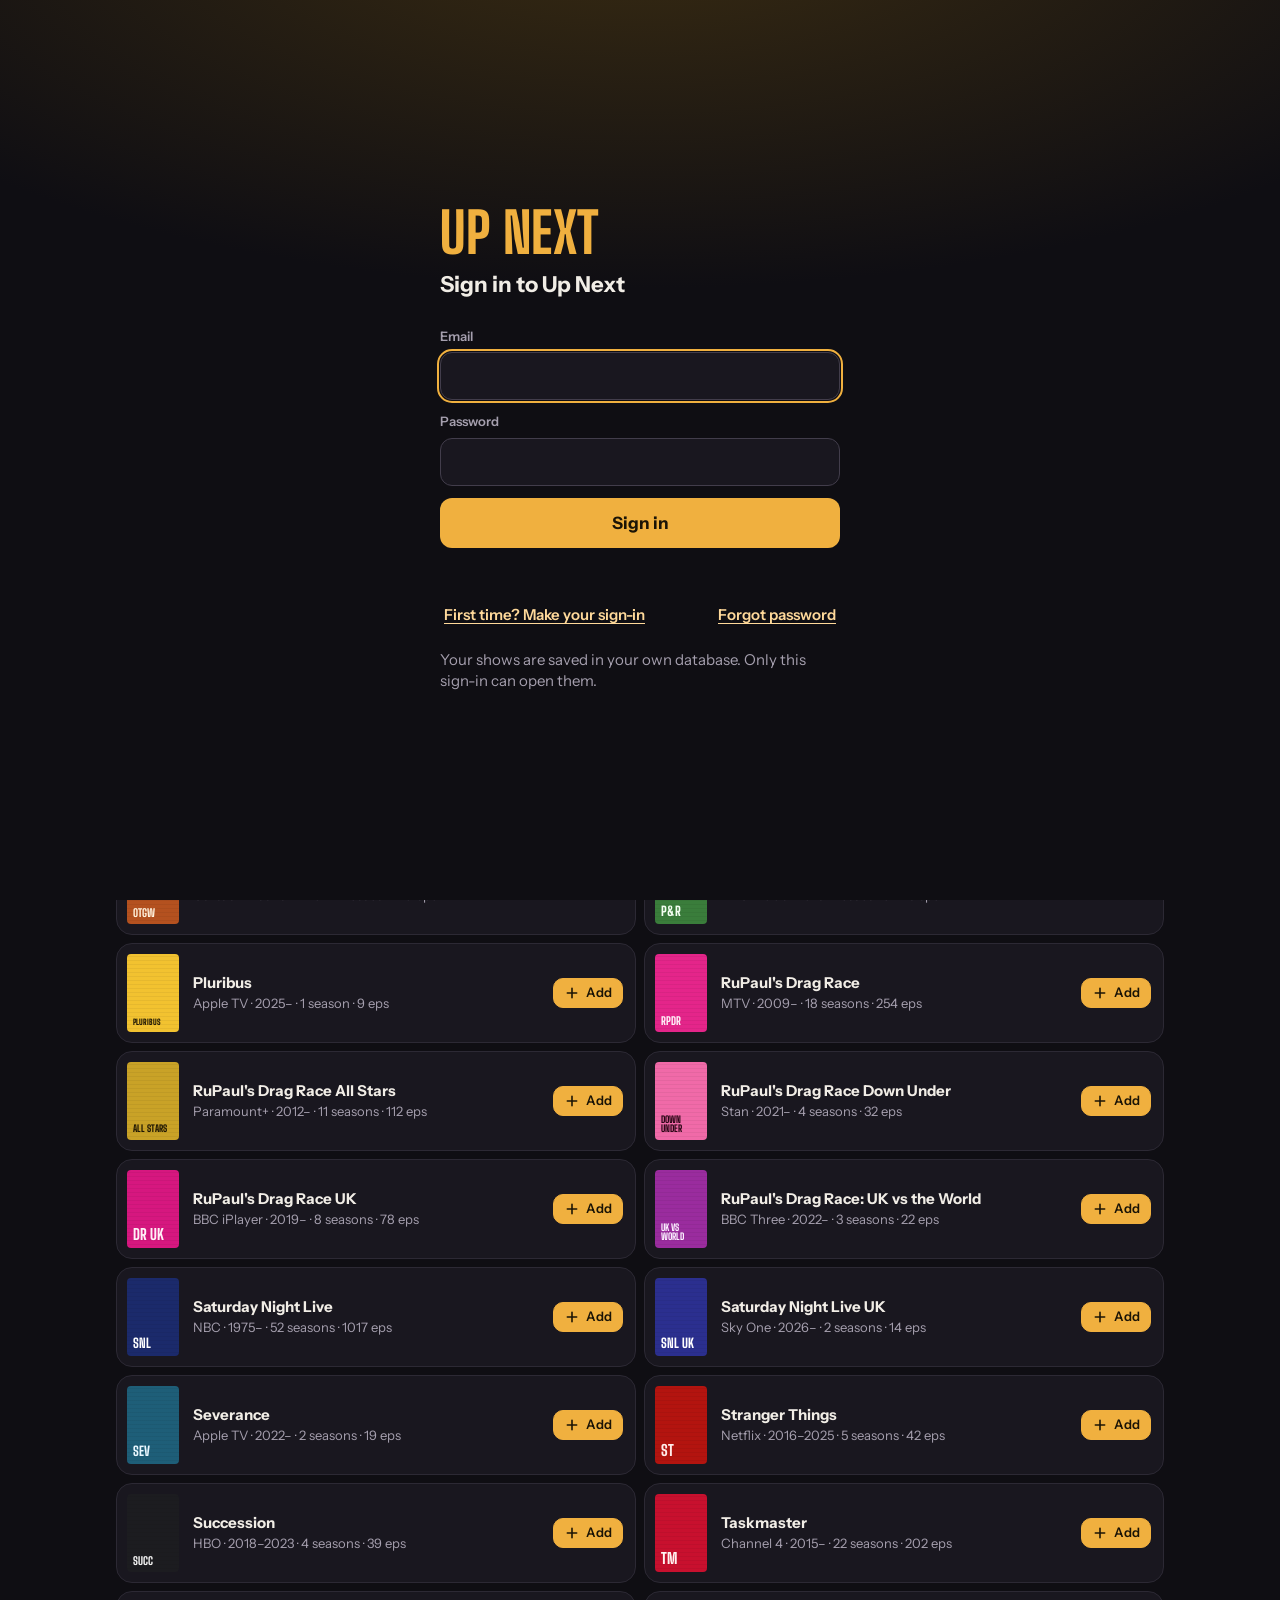
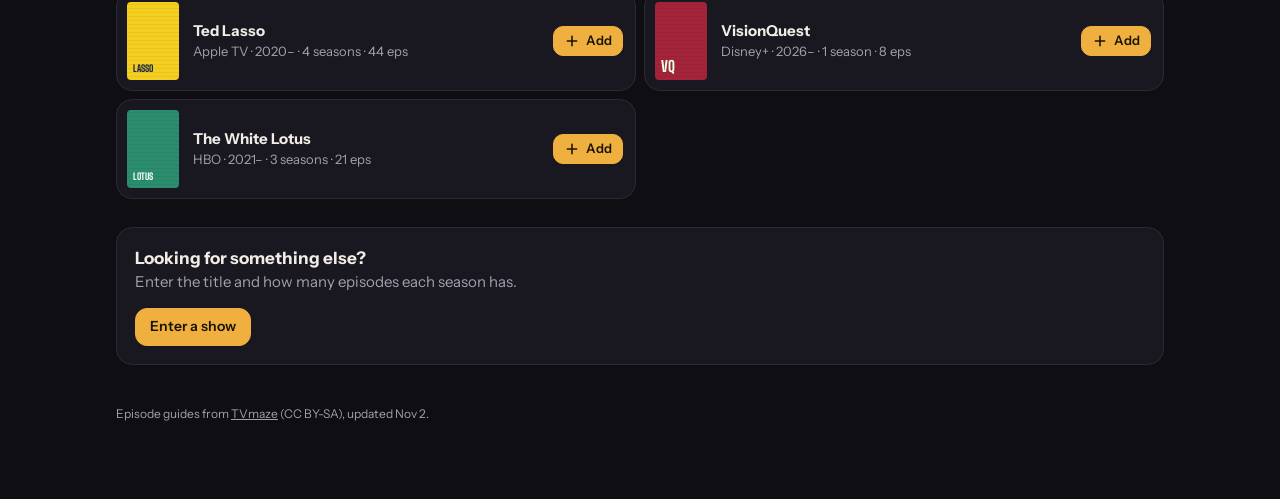
==== commit 19135a2d: "Posters from TVmaze: a new show gets its poster when added, and shows without a photo get a Find pos" ====
--- a/index.html
+++ b/index.html
@@ -1151,6 +1151,7 @@
         c.end = m.end || null;
         if (m.status) c.status = m.status;
         if (m.runtime) c.runtime = m.runtime;
+        if (m.tvmaze) c.tvmaze = m.tvmaze;
       });
       EP.forEach((m, id) => {
         const c = CAT.get(id); if (!c) return;
@@ -1198,6 +1199,7 @@
     const s = normalize(Object.assign({}, data, { id: id, source: source, addedAt: Date.now(), watched: {}, epx: {}, favorite: false, stopped: false }));
     if (CAT.has(id)) syncCatalogShow(Object.assign(s, { catalog: true }));
     commit(id, () => s, "Added " + s.title);
+    if (!s.photo) setTimeout(() => findPoster(id, true), 0);   // its poster from TVmaze, quietly
   }
 
   function markNext(id) {
@@ -1655,6 +1657,7 @@
       (w && !s.rw ? '<button class="btn btn-sm" data-action="rewatch-start">↻ Rewatch from the start</button>' : "") +
       '<button class="btn btn-sm" data-action="fav" aria-pressed="' + !!s.favorite + '">' + (s.favorite ? "★ Favorite" : "☆ Favorite") + "</button>" +
       '<button class="btn btn-sm" data-action="stop">' + (s.stopped ? "Resume watching" : "Stop watching") + "</button>" +
+      (!s.photo ? '<button class="btn btn-sm" data-action="poster"' + (ui.busy["poster:" + s.id] ? " disabled" : "") + ">" + (ui.busy["poster:" + s.id] ? '<span class="spinner"></span>Finding poster' : "Find poster") + "</button>" : "") +
       (caps.assets ? '<button class="btn btn-sm" data-action="photo"' + (ui.busy["photo:" + s.id] ? " disabled" : "") + ">" + (ui.busy["photo:" + s.id] ? '<span class="spinner"></span>Uploading' : (s.photo ? "Change photo" : "Add photo")) + "</button>" : "") +
       (s.photo ? '<button class="btn btn-sm btn-ghost" data-action="photo-remove">Remove photo</button>' : "") +
       '<button class="btn btn-sm" data-action="edit">Edit details</button>' +
@@ -1696,6 +1699,7 @@
 
     if (hasGuide(s)) h += '<p class="credit">Episode guide from <a href="https://www.tvmaze.com" target="_blank" rel="noopener">TVmaze</a> (CC BY-SA).</p>';
     else if (s.titles && Object.keys(s.titles).length) h += '<p class="credit">Episode titles from Claude may contain mistakes.</p>';
+    if (s.photo && s.photo.from === "tvmaze") h += '<p class="credit">Poster from <a href="https://www.tvmaze.com' + (s.photo.tvmaze ? "/shows/" + encodeURIComponent(s.photo.tvmaze) : "") + '" target="_blank" rel="noopener">TVmaze</a>.</p>';
 
     h += fillBar(s);
     return h;
@@ -1927,6 +1931,65 @@
     }
     delete ui.busy["photo:" + id];
     render();
+  }
+
+  // ---------- Posters from TVmaze ----------
+  // TVmaze, where the episode guides come from, has poster art for most shows (free, no key, open to web apps). A show
+  // gets its poster when it's added, and a show without a photo has a Find poster button. A photo you add always wins.
+  const TVM = "https://api.tvmaze.com";
+  const bareTitle = (t) => String(t || "").toLowerCase().replace(/\s*\(.*?\)\s*/g, " ").replace(/&/g, "and").replace(/^the\s+/, "").replace(/[^a-z0-9]+/g, "");
+  async function tvmGet(path) {
+    const r = await fetch(TVM + path, { headers: { Accept: "application/json" } });
+    if (r.status === 404) return null;
+    if (!r.ok) throw new Error("tvmaze " + r.status);
+    return r.json();
+  }
+  // the TVmaze show for one of yours: the guide's own ID when it has one, otherwise a title search, with the year it
+  // started and the network telling same-named shows apart. `loose` (a button press) takes the top result when no
+  // title matches exactly; adding a show only takes an exact title.
+  async function tvmazeShow(s, loose) {
+    const c = CAT.get(guideId(s)), known = c && c.tvmaze;
+    if (known) { const t = await tvmGet("/shows/" + encodeURIComponent(known)); if (t) return t; }
+    const list = (await tvmGet("/search/shows?q=" + encodeURIComponent(s.title))) || [];
+    const want = bareTitle(s.title), net = String(s.network || "").toLowerCase().replace(/\+$/, "");
+    const score = (sh) => {
+      let p = 0;
+      const yr = parseInt(String(sh.premiered || "").slice(0, 4), 10);
+      if (s.start && yr === s.start) p += 2; else if (s.start && yr && Math.abs(yr - s.start) === 1) p += 1;
+      const n = ((sh.network && sh.network.name) || (sh.webChannel && sh.webChannel.name) || "").toLowerCase().replace(/\+$/, "");
+      if (net && n && (n.includes(net) || net.includes(n))) p += 1;
+      if (sh.image) p += 0.5;
+      return p;
+    };
+    const found = list.map((x) => x && x.show).filter(Boolean);
+    const exact = found.filter((sh) => bareTitle(sh.name) === want);
+    const pool = exact.length ? exact : (loose ? found.slice(0, 1) : []);
+    let best = null, bs = -1;
+    pool.forEach((sh) => { const v = score(sh); if (v > bs) { bs = v; best = sh; } });
+    return best;
+  }
+  async function findPoster(id, auto) {
+    const s = shows.get(id);
+    if (!s || s.photo || ui.busy["poster:" + id]) return;
+    ui.busy["poster:" + id] = true; if (!auto) renderSheet();
+    let msg = "";
+    try {
+      const tm = await tvmazeShow(s, !auto);
+      const src = tm && tm.image && (tm.image.original || tm.image.medium);
+      if (!src) msg = auto ? "" : "TVmaze doesn’t have a poster for " + s.title + ". You can add your own photo.";
+      else {
+        let photo = { id: "tvmaze-" + tm.id, url: src, from: "tvmaze", tvmaze: tm.id };
+        // keep a small copy in the show so it works offline; if TVmaze won't hand over the file, link to it instead
+        if (caps.assets) {
+          try { const r = await fetch(src); if (r.ok) { const up = await caps.assets.upload(await r.blob()); photo = Object.assign(photo, { id: up.id, url: up.url }); } } catch (e) {}
+        }
+        const cur = shows.get(id);
+        if (cur && !cur.photo) commit(id, (c) => { c.photo = photo; return c; }, auto ? "" : "Poster added");
+      }
+    } catch (e) { msg = auto ? "" : "Couldn’t reach TVmaze. Try again in a moment."; }
+    delete ui.busy["poster:" + id];
+    render();
+    if (msg) toast(msg);
   }
 
   // ---------- Backup ----------
@@ -2037,6 +2100,7 @@
       case "summary": if (s && v) getSummary(s, v.s, v.e); break;
       case "titles": if (s) getTitles(s, +el.dataset.s); break;
       case "photo": $("#photo-input").click(); break;
+      case "poster": if (s) findPoster(s.id, false); break;
       case "photo-remove": if (s && s.photo) { const old = s.photo.id; commit(s.id, (c) => { delete c.photo; return c; }, "Photo removed"); if (caps.assets && caps.assets.delete && old) caps.assets.delete(old).catch(() => {}); } break;
       case "rewatch-start":
         if (s) { ui.expanded = new Set([1]); commit(s.id, (cur) => { cur.rw = { startedAt: Date.now(), watched: {} }; cur.stopped = false; cur.lastWatchedAt = Date.now(); return cur; }, "Rewatch started. It’s on your Up next list."); }
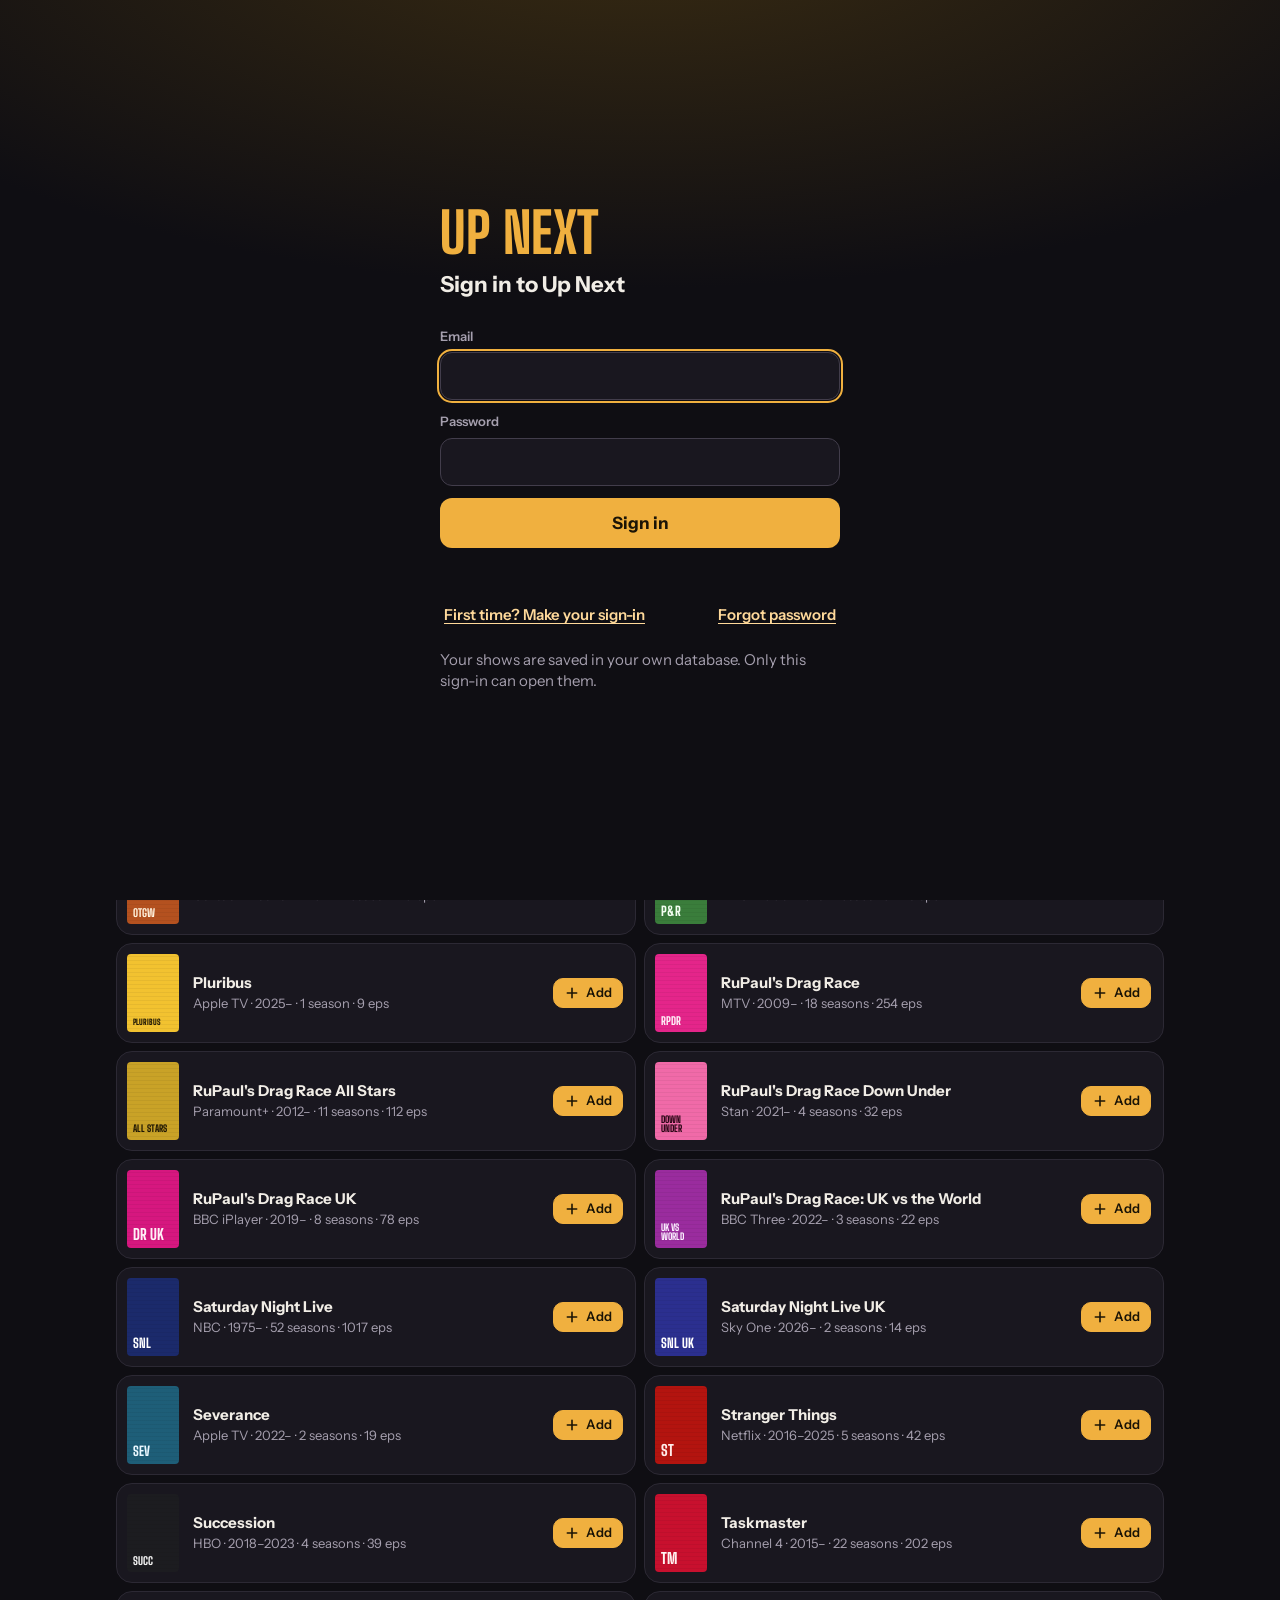
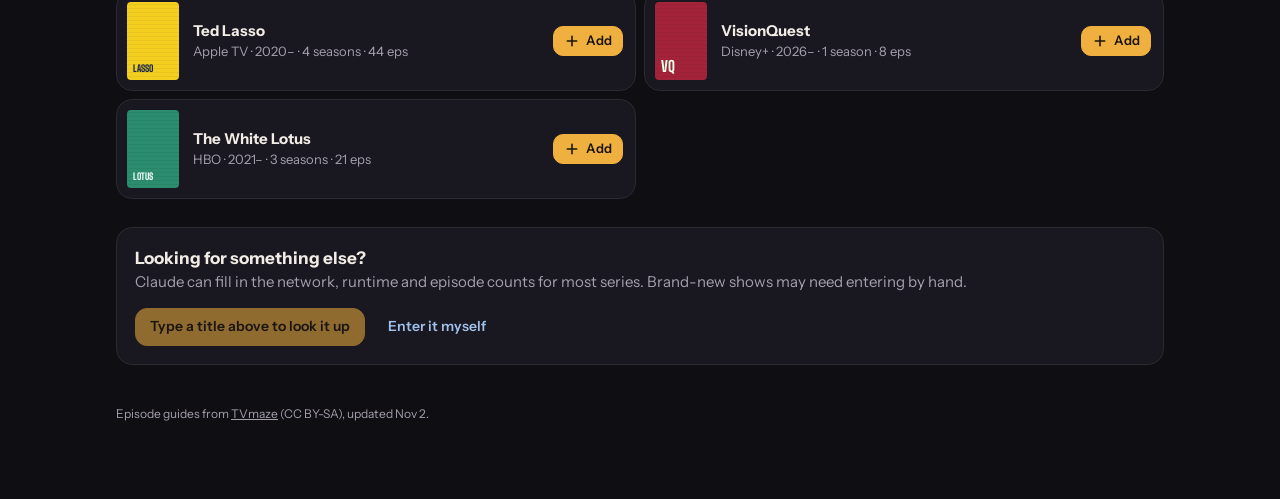
==== commit 0f3812da: "Home-screen app: start the header below the band iOS fades under the status bar Co-Authored-By: Clau" ====
--- a/index.html
+++ b/index.html
@@ -88,6 +88,8 @@
   padding-right: max(16px, env(safe-area-inset-right, 0px));
 }
 .bar-in { display: flex; align-items: center; gap: 12px 24px; flex-wrap: wrap; padding-block: 12px; }
+/* on the iPhone home screen, iOS fades whatever sits just under the status bar; start the header below that band */
+@media (display-mode: standalone) { .bar-in { padding-top: 34px; } }
 .brand { display: flex; align-items: center; gap: 10px; }
 .brand-mark { display: flex; gap: 3px; align-items: center; }
 .brand-mark i { display: block; width: 7px; height: 7px; border-radius: 50%; background: var(--honey); box-shadow: 0 0 6px var(--honey); }
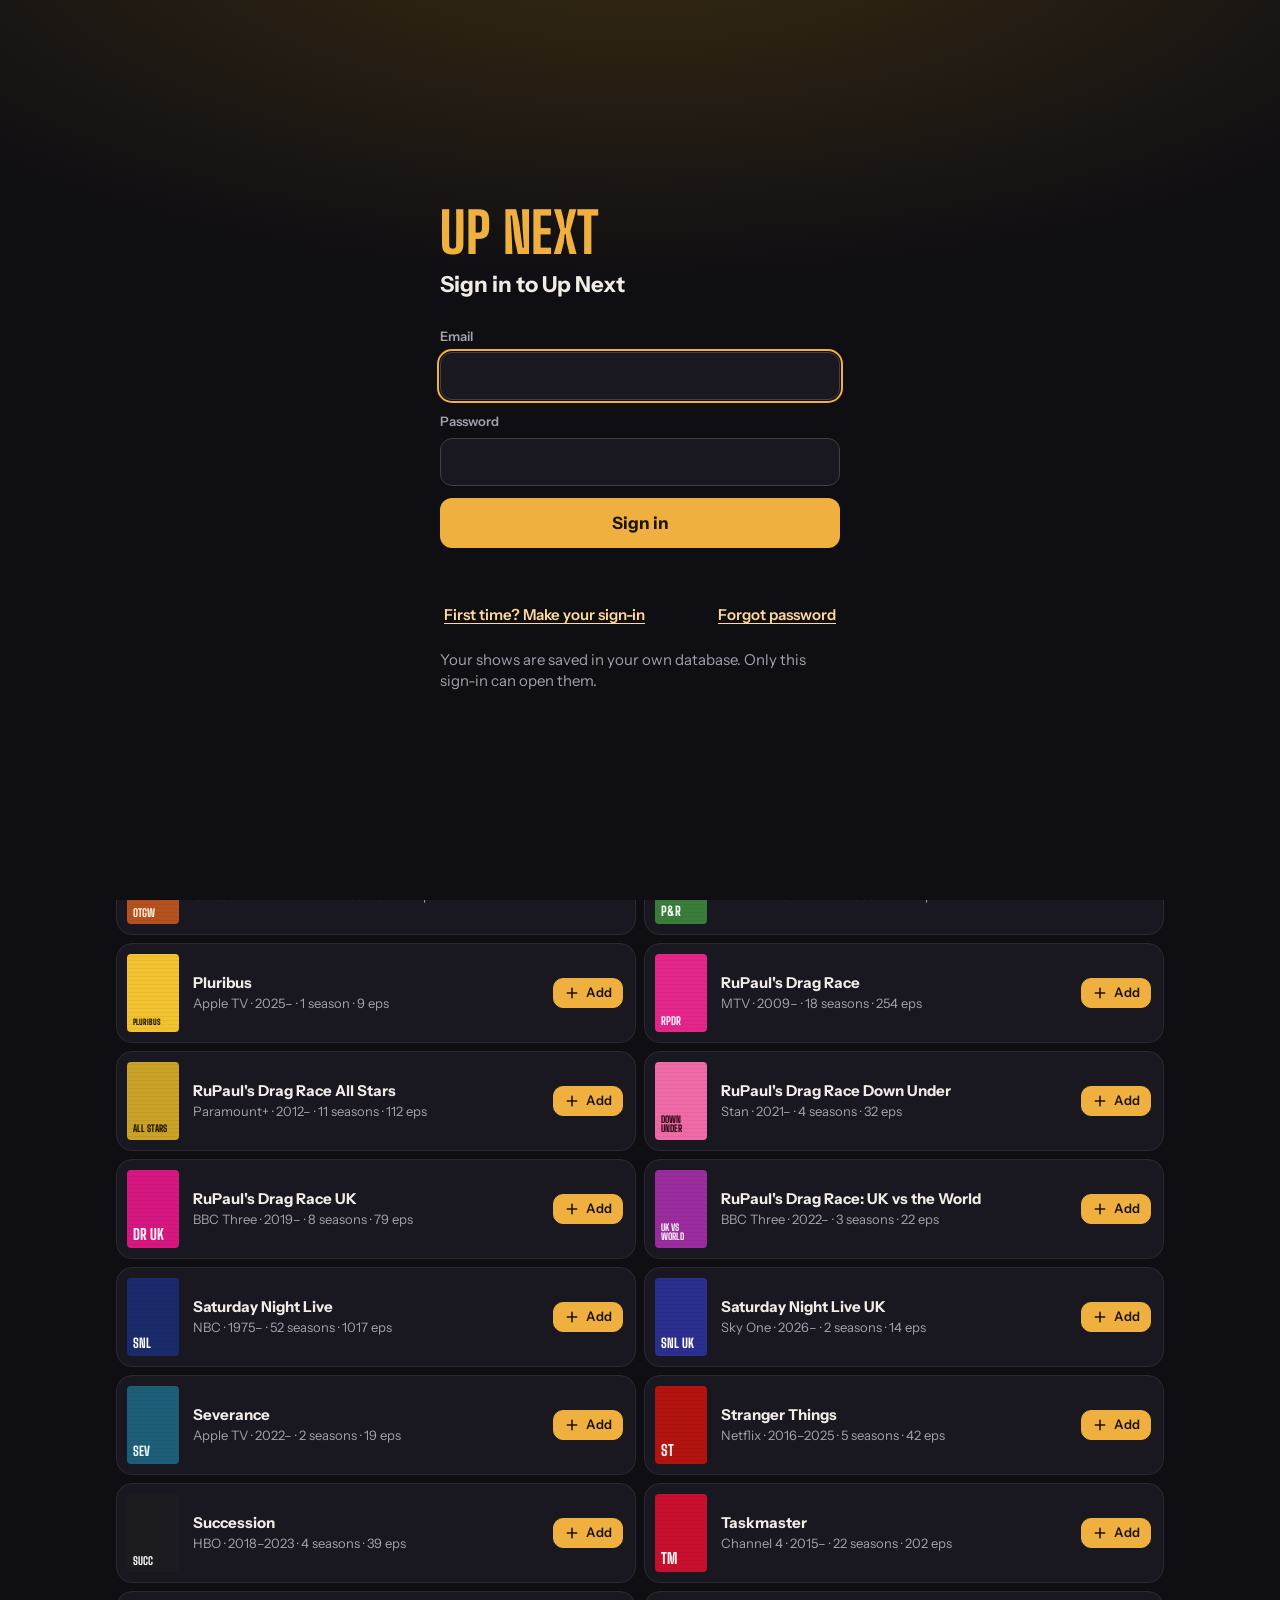
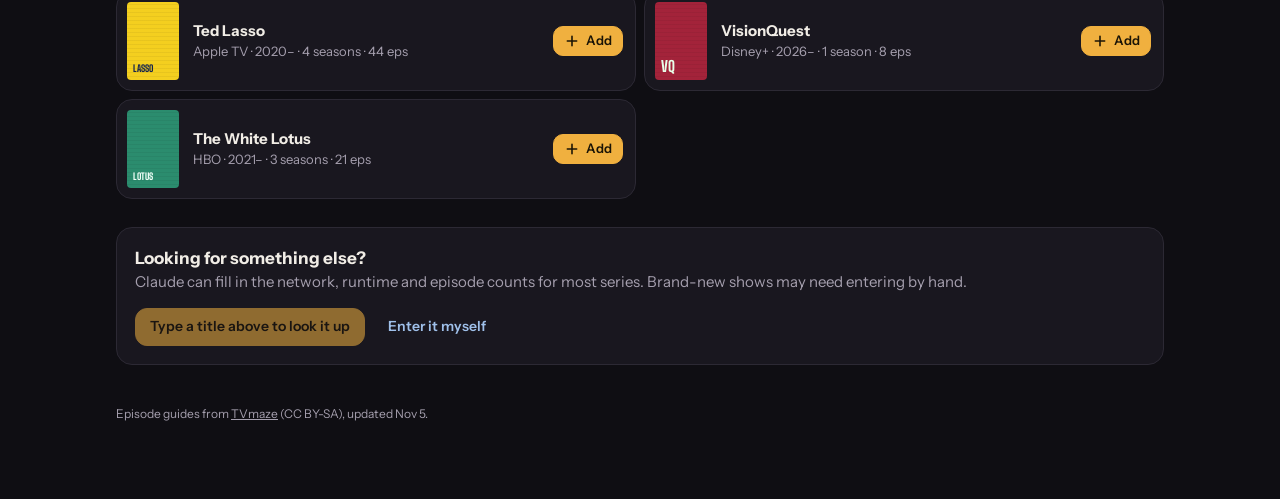
==== commit 31ada3bb: "Episode alerts: phone notifications when a new episode of a show on the list comes out The Worker ke" ====
--- a/index.html
+++ b/index.html
@@ -1161,7 +1161,9 @@
         c.seasons = Object.keys(per).map(Number).sort((a, b) => a - b).map((n) => per[n]);
       });
       syncAllCatalog();
+      DATA.guides = true;
       render();
+      queueAlertShows();
     } catch (e) { /* episode titles unavailable; counts still work */ }
   }
   function ensureSynopses() {
@@ -1185,6 +1187,7 @@
     else if (result) shows.set(id, result);
     persist(id);
     render();
+    queueAlertShows();
     if (message) toast(message, () => {
       if (before) shows.set(id, before); else shows.delete(id);
       persist(id); render();
@@ -1291,6 +1294,7 @@
   }
 
   function render() {
+    if (!alerts.started && acct() && acct().uid) alertsStart();
     const up = upcomingList().length;
     document.querySelectorAll(".tab").forEach((b) => {
       b.setAttribute("aria-current", b.dataset.tab === ui.tab ? "page" : "false");
@@ -1555,6 +1559,7 @@
     h += '<div class="row">' + (caps.downloads ? '<button class="btn" data-action="backup"' + (list.length ? "" : " disabled") + ">Download backup</button>" : "") +
       '<button class="btn" data-action="restore">Restore from backup</button></div></div>';
     const A = window.__hbAccount;
+    h += alertsPanel();
     if (A && A.uid) h += '<div class="panel acct"><div>Signed in as <b>' + esc(A.email) + '</b>.' + (A.claude ? "" : " The Claude features (finding a show, episode summaries and titles) turn on once the Claude Worker is set up.") +
       '</div><div><code>User ID: ' + esc(A.uid) + '</code></div><div class="row"><button class="btn" data-action="acct-copy">Copy user ID</button><button class="btn" data-action="acct-signout">Sign out</button></div></div>';
     h += '</div>';
@@ -1992,6 +1997,119 @@
     delete ui.busy["poster:" + id];
     render();
     if (msg) toast(msg);
+  }
+
+  // ---------- Episode alerts ----------
+  // Phone notifications when a new episode of a show on the list comes out. The Worker checks TVmaze every hour and
+  // sends them (quiet 10 PM to 8 AM); this device subscribes, and the Worker keeps a copy of which shows to watch for.
+  // On an iPhone this only works in the app opened from the Home Screen.
+  const LS_ALERT_SHOWS = "upnext.alertShows.v1";
+  const IOS = /iP(hone|ad|od)/.test(navigator.userAgent) || (navigator.platform === "MacIntel" && navigator.maxTouchPoints > 1);
+  const STANDALONE = (window.matchMedia && matchMedia("(display-mode: standalone)").matches) || navigator.standalone === true;
+  const alerts = { state: "checking", note: "", started: false };
+  let alertTimer = null;
+  const acct = () => window.__hbAccount;
+  const b64uBytes = (s) => { s = String(s).replace(/-/g, "+").replace(/_/g, "/"); while (s.length % 4) s += "="; return Uint8Array.from(atob(s), (c) => c.charCodeAt(0)); };
+  const bytesB64u = (buf) => btoa(String.fromCharCode(...new Uint8Array(buf || []))).replace(/\+/g, "-").replace(/\//g, "_").replace(/=+$/, "");
+  function alertShows() {
+    return snapshotArray().filter((s) => !s.stopped).map((s) => {
+      const c = CAT.get(guideId(s));
+      const tv = (c && c.tvmaze) || (s.photo && s.photo.from === "tvmaze" && s.photo.tvmaze) || null;
+      return tv ? { tv: tv, t: s.title, id: s.id } : null;
+    }).filter(Boolean).sort((a, b) => a.tv - b.tv);
+  }
+  // the service worker (it shows the notifications); null if it isn't running within a few seconds
+  const swReady = () => Promise.race([navigator.serviceWorker.ready, new Promise((r) => setTimeout(() => r(null), 6000))]);
+  async function currentSub() {
+    if (!("serviceWorker" in navigator)) return null;
+    const reg = await swReady();
+    return reg && reg.pushManager ? reg.pushManager.getSubscription() : null;
+  }
+  async function alertsStart() {
+    const A = acct();
+    if (alerts.started || !A || !A.uid || !A.claude || !A.call) return;
+    alerts.started = true;
+    if (IOS && !STANDALONE) alerts.state = "needs-home";
+    else if (!("serviceWorker" in navigator) || !("PushManager" in window) || !("Notification" in window) || !window.isSecureContext) alerts.state = "unsupported";
+    else if (Notification.permission === "denied") alerts.state = "denied";
+    else if (!(await swReady())) alerts.state = "unsupported";
+    else {
+      try { alerts.state = (await currentSub()) && Notification.permission === "granted" ? "on" : "off"; } catch (e) { alerts.state = "off"; }
+    }
+    render();
+    if (alerts.state === "on") queueAlertShows();
+  }
+  // the Worker's copy of the show list follows changes here (a few seconds after the last one)
+  function queueAlertShows() {
+    if (alerts.state !== "on" || !DATA.guides) return;
+    clearTimeout(alertTimer);
+    alertTimer = setTimeout(async () => {
+      const list = alertShows(), j = JSON.stringify(list);
+      if (j === lsGet(LS_ALERT_SHOWS)) return;
+      try { await acct().call({ push: "shows", shows: list }); lsSet(LS_ALERT_SHOWS, j); } catch (e) { /* tries again on the next change */ }
+    }, 4000);
+  }
+  async function alertsOn() {
+    let perm = "default";
+    try { perm = await Notification.requestPermission(); } catch (e) { perm = Notification.permission; }   // must be the first thing after the tap
+    if (perm !== "granted") {
+      alerts.state = perm === "denied" ? "denied" : "off";
+      alerts.note = perm === "denied" ? "" : "Up Next needs your OK to send notifications.";
+      render(); return;
+    }
+    alerts.state = "busy"; alerts.note = "Turning on…"; render();
+    try {
+      const A = acct();
+      const key = (await A.call({ push: "key" })).key;
+      const reg = await swReady();
+      if (!reg) throw Object.assign(new Error(), { code: "no_service_worker" });
+      let sub = await reg.pushManager.getSubscription();
+      if (sub && sub.options && sub.options.applicationServerKey && bytesB64u(sub.options.applicationServerKey) !== key) { await sub.unsubscribe(); sub = null; }
+      if (!sub) sub = await reg.pushManager.subscribe({ userVisibleOnly: true, applicationServerKey: b64uBytes(key) });
+      const list = alertShows();
+      await A.call({ push: "subscribe", sub: sub.toJSON(), shows: DATA.guides ? list : undefined, device: IOS ? "iPhone" : /Android/.test(navigator.userAgent) ? "Android" : "Computer" });
+      if (DATA.guides) lsSet(LS_ALERT_SHOWS, JSON.stringify(list));
+      alerts.state = "on"; alerts.note = "Alerts are on. Tap Send a test to see one.";
+      queueAlertShows();
+    } catch (e) {
+      alerts.state = "off";
+      alerts.note = "Alerts didn’t turn on (" + ((e && (e.code || e.name)) || "error") + "). Try again in a moment.";
+    }
+    render();
+  }
+  async function alertsTest() {
+    alerts.note = "Sending…"; render();
+    try {
+      const sub = await currentSub();
+      const r = await acct().call({ push: "test", endpoint: sub && sub.endpoint });
+      alerts.note = r.sent ? "Sent. It should arrive in a few seconds." : "The test didn’t go through. Turn alerts off and on again.";
+    } catch (e) { alerts.note = "Couldn’t send a test (" + ((e && e.code) || "error") + ")."; }
+    render();
+  }
+  async function alertsOff() {
+    alerts.state = "busy"; alerts.note = "Turning off…"; render();
+    try {
+      const sub = await currentSub();
+      if (sub) { const endpoint = sub.endpoint; await sub.unsubscribe(); await acct().call({ push: "unsubscribe", endpoint: endpoint }).catch(() => {}); }
+      alerts.state = "off"; alerts.note = "Alerts are off on this device.";
+    } catch (e) { alerts.state = "on"; alerts.note = "Couldn’t turn alerts off. Try again."; }
+    render();
+  }
+  function alertsPanel() {
+    const A = acct();
+    if (TV || !A || !A.uid || !A.claude) return "";
+    if (!alerts.started) setTimeout(alertsStart, 0);
+    const busy = alerts.state === "busy" || alerts.state === "checking";
+    let h = '<div class="panel acct"><div><b>Episode alerts</b><br>';
+    if (alerts.state === "needs-home") h += "To get alerts on your iPhone, open Up Next from its Home Screen icon. (In Safari: Share → Add to Home Screen.)</div>";
+    else if (alerts.state === "unsupported") h += "This browser can’t show notifications.</div>";
+    else if (alerts.state === "denied") h += "Notifications are off for Up Next. Turn them on in your phone’s Settings → Notifications → Up Next, then come back.</div>";
+    else if (alerts.state === "on") h += "On for this device. When a new episode of a show on your list comes out, you’ll get a notification (none from 10 PM to 8 AM; those come at 8).</div>" +
+      '<div class="row"><button class="btn" data-action="alerts-test">Send a test</button><button class="btn btn-ghost" data-action="alerts-off">Turn off</button></div>';
+    else h += "Get a notification when a new episode of a show on your list comes out. None from 10 PM to 8 AM.</div>" +
+      '<div class="row"><button class="btn btn-primary" data-action="alerts-on"' + (busy ? " disabled" : "") + ">" + (busy ? '<span class="spinner"></span>' + (alerts.state === "checking" ? "Checking" : "Working") : "Turn on alerts") + "</button></div>";
+    if (alerts.note) h += '<p class="note">' + esc(alerts.note) + "</p>";
+    return h + "</div>";
   }
 
   // ---------- Backup ----------
@@ -2126,6 +2244,9 @@
       case "backup": backup(); break;
       case "acct-copy": { const A = window.__hbAccount; if (A && A.uid) { (navigator.clipboard ? navigator.clipboard.writeText(A.uid) : Promise.reject()).then(() => toast("User ID copied"), () => toast("Your user ID: " + A.uid)); } break; }
       case "acct-signout": { const A = window.__hbAccount; if (A) A.signOut(); break; }
+      case "alerts-on": alertsOn(); break;
+      case "alerts-test": alertsTest(); break;
+      case "alerts-off": alertsOff(); break;
       case "restore": $("#restore-input").click(); break;
     }
   });
